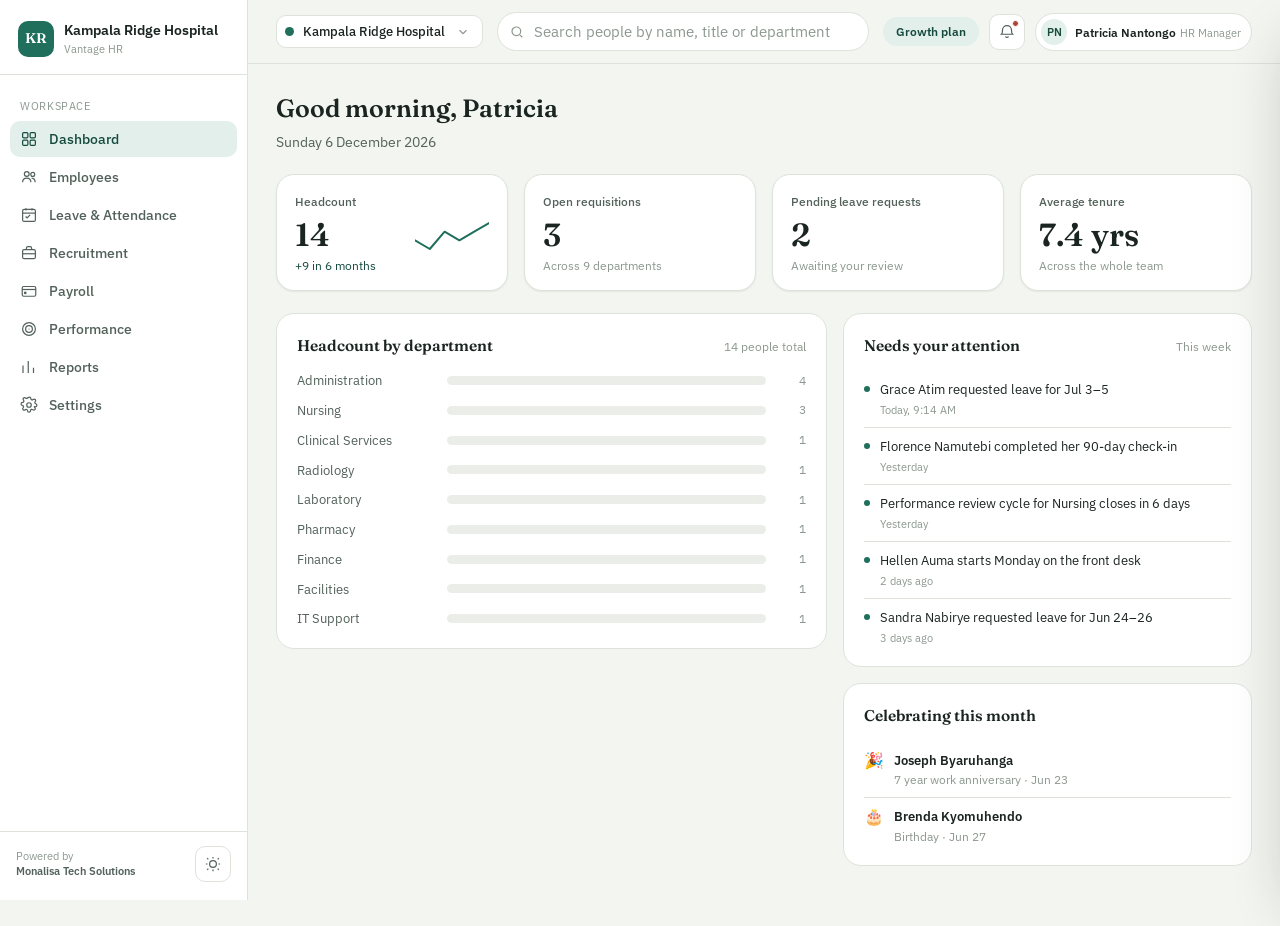
==== vantage-hr-prototype.html @ 3b63bafd "Add files via upload" ====
<!DOCTYPE html>
<html lang="en" data-theme="light">
<head>
<meta charset="UTF-8">
<meta name="viewport" content="width=device-width, initial-scale=1.0">
<title>Vantage HR</title>
<link rel="preconnect" href="https://fonts.googleapis.com">
<link rel="preconnect" href="https://fonts.gstatic.com" crossorigin>
<link href="https://fonts.googleapis.com/css2?family=Fraunces:ital,opsz,wght@0,9..144,400;0,9..144,500;0,9..144,600;0,9..144,700;1,9..144,500&family=IBM+Plex+Sans:wght@400;500;600;700&family=IBM+Plex+Mono:wght@400;500&display=swap" rel="stylesheet">
<style>

/* ---------------------------------- tokens ---------------------------------- */
:root{
  --paper:#F3F5F0;
  --paper-raised:#FFFFFF;
  --paper-sunken:#EBEEE8;
  --ink:#1A2420;
  --ink-soft:#52615A;
  --ink-faint:#8C988F;
  --border:#DDE3DA;
  --border-strong:#C7D0C4;

  --accent:#1F6F5C;
  --accent-strong:#154A3D;
  --accent-soft:#E2EFEA;
  --accent-contrast:#FFFFFF;

  --gold:#C8932F;
  --danger:#AE4438;
  --danger-soft:#F5E4E1;
  --info-soft:#E6ECF5;

  --r-sm:6px;
  --r-md:10px;
  --r-lg:18px;
  --r-pill:999px;

  --shadow-sm:0 1px 2px rgba(20,30,24,0.07);
  --shadow-md:0 10px 30px -10px rgba(20,30,24,0.22);
  --shadow-lg:0 24px 60px -20px rgba(20,30,24,0.32);

  --font-display:'Fraunces', serif;
  --font-body:'IBM Plex Sans', sans-serif;
  --font-mono:'IBM Plex Mono', monospace;

  --t:180ms cubic-bezier(.4,0,.2,1);
  --sidebar-w:248px;
}

[data-theme="dark"]{
  --paper:#10160F;
  --paper-raised:#171F17;
  --paper-sunken:#0C100B;
  --ink:#EAEFE9;
  --ink-soft:#A7B3A8;
  --ink-faint:#6C786E;
  --border:#283129;
  --border-strong:#36413A;
  --accent-soft:rgba(60,150,128,0.16);
  --danger-soft:rgba(174,68,56,0.18);
  --info-soft:rgba(120,150,200,0.14);
  --shadow-sm:0 1px 2px rgba(0,0,0,0.4);
  --shadow-md:0 10px 30px -10px rgba(0,0,0,0.55);
  --shadow-lg:0 24px 60px -20px rgba(0,0,0,0.7);
}

@media (prefers-reduced-motion: reduce){
  :root{ --t:0ms; }
  *{ scroll-behavior:auto !important; }
}

*,*::before,*::after{ box-sizing:border-box; }
html,body{ height:100%; }
html{ overflow-x:hidden; }
body{
  margin:0;
  font-family:var(--font-body);
  background:var(--paper);
  color:var(--ink);
  font-size:14.5px;
  line-height:1.5;
  -webkit-font-smoothing:antialiased;
}
h1,h2,h3,h4{ font-family:var(--font-display); margin:0; color:var(--ink); font-weight:600; }
p{ margin:0; }
button{ font-family:inherit; font-size:inherit; color:inherit; }
input,select{ font-family:inherit; font-size:inherit; }
ul{ list-style:none; margin:0; padding:0; }
a{ color:inherit; }
::selection{ background:var(--accent-soft); color:var(--accent-strong); }

:focus-visible{
  outline:2px solid var(--accent);
  outline-offset:2px;
  border-radius:4px;
}

.visually-hidden{
  position:absolute; width:1px; height:1px; padding:0; margin:-1px;
  overflow:hidden; clip:rect(0,0,0,0); white-space:nowrap; border:0;
}

button{ cursor:pointer; }
.icon-btn{
  width:36px; height:36px; display:inline-flex; align-items:center; justify-content:center;
  border:1px solid var(--border); background:var(--paper-raised); border-radius:var(--r-md);
  transition:background var(--t), border-color var(--t);
}
.icon-btn:hover{ background:var(--paper-sunken); }
.icon-btn svg{ width:18px; height:18px; stroke:var(--ink-soft); }

/* ---------------------------------- shell ---------------------------------- */
#shell{
  display:flex;
  min-height:100vh;
}

/* sidebar */
#sidebar{
  width:var(--sidebar-w);
  flex-shrink:0;
  background:var(--paper-raised);
  border-right:1px solid var(--border);
  display:flex;
  flex-direction:column;
  position:fixed;
  top:0; left:0; bottom:0;
  z-index:40;
  transition:transform var(--t);
}
.brand-row{
  display:flex; align-items:center; gap:10px;
  padding:20px 18px 16px;
  border-bottom:1px solid var(--border);
}
.org-mark{
  width:36px; height:36px; border-radius:var(--r-md);
  background:var(--accent); color:var(--accent-contrast);
  display:flex; align-items:center; justify-content:center;
  font-family:var(--font-display); font-weight:600; font-size:14px;
  flex-shrink:0;
  transition:background var(--t);
}
.brand-text{ min-width:0; }
.brand-text .org-name{ font-size:13.5px; font-weight:600; color:var(--ink); white-space:nowrap; overflow:hidden; text-overflow:ellipsis; }
.brand-text .platform-name{ font-size:11px; color:var(--ink-faint); margin-top:1px; }

nav.main-nav{ padding:14px 10px; flex:1; overflow-y:auto; }
.nav-section-label{
  font-size:10.5px; letter-spacing:0.06em; text-transform:uppercase;
  color:var(--ink-faint); padding:10px 10px 6px;
}
.nav-item{
  width:100%;
  display:flex; align-items:center; gap:11px;
  padding:9px 10px; margin-bottom:2px;
  border:none; background:transparent; border-radius:var(--r-md);
  color:var(--ink-soft); text-align:left;
  font-size:13.6px; font-weight:500;
  transition:background var(--t), color var(--t);
}
.nav-item svg{ width:18px; height:18px; stroke:currentColor; flex-shrink:0; }
.nav-item:hover{ background:var(--paper-sunken); color:var(--ink); }
.nav-item.active{ background:var(--accent-soft); color:var(--accent-strong); }
.nav-item.active svg{ stroke:var(--accent-strong); }
.nav-item .soon-dot{
  margin-left:auto; width:6px; height:6px; border-radius:50%;
  background:var(--ink-faint); opacity:0.5;
}

.sidebar-foot{
  padding:14px 16px 18px; border-top:1px solid var(--border);
  display:flex; align-items:center; justify-content:space-between; gap:8px;
}
.sidebar-foot .credit{ font-size:11px; color:var(--ink-faint); line-height:1.4; }
.sidebar-foot .credit strong{ color:var(--ink-soft); font-weight:600; }

#sidebar-overlay{
  display:none; position:fixed; inset:0; background:rgba(10,16,12,0.45);
  z-index:35;
}

/* main column */
#main{
  margin-left:var(--sidebar-w);
  flex:1; min-width:0;
  display:flex; flex-direction:column;
}

/* topbar */
#topbar{
  position:sticky; top:0; z-index:30;
  display:flex; align-items:center; gap:14px;
  padding:12px 28px;
  background:var(--paper);
  border-bottom:1px solid var(--border);
}
#hamburger{ display:none; }

.tenant-switch{ position:relative; min-width:0; }
.tenant-btn{
  display:flex; align-items:center; gap:9px;
  padding:7px 12px 7px 8px;
  border:1px solid var(--border); background:var(--paper-raised);
  border-radius:var(--r-md);
  font-size:13px; font-weight:500;
  min-width:0; max-width:100%;
}
.tenant-btn .dot{ width:9px; height:9px; border-radius:50%; background:var(--accent); flex-shrink:0; }
.tenant-btn svg{ width:14px; height:14px; stroke:var(--ink-faint); margin-left:2px; flex-shrink:0; }
#tenant-btn-label{ overflow:hidden; text-overflow:ellipsis; white-space:nowrap; max-width:220px; }
.tenant-menu{
  position:absolute; top:calc(100% + 8px); left:0;
  width:280px; max-width:calc(100vw - 32px);
  background:var(--paper-raised); border:1px solid var(--border);
  border-radius:var(--r-md); box-shadow:var(--shadow-md);
  padding:6px; z-index:50;
  opacity:0; transform:translateY(-4px); pointer-events:none;
  transition:opacity var(--t), transform var(--t);
}
.tenant-menu.open{ opacity:1; transform:translateY(0); pointer-events:auto; }
.tenant-option{
  width:100%; display:flex; align-items:center; gap:10px;
  padding:9px 10px; border:none; background:transparent; border-radius:var(--r-sm);
  text-align:left;
}
.tenant-option:hover{ background:var(--paper-sunken); }
.tenant-option .swatch{ width:26px; height:26px; border-radius:7px; flex-shrink:0; display:flex; align-items:center; justify-content:center; color:#fff; font-size:10.5px; font-family:var(--font-display); font-weight:600; }
.tenant-option .label{ min-width:0; }
.tenant-option .label .name{ font-size:13px; font-weight:500; color:var(--ink); white-space:nowrap; overflow:hidden; text-overflow:ellipsis; }
.tenant-option .label .meta{ font-size:11px; color:var(--ink-faint); }
.tenant-option .check{ margin-left:auto; width:15px; height:15px; stroke:var(--accent); flex-shrink:0; }
.tenant-menu-foot{
  border-top:1px solid var(--border); margin-top:4px; padding:9px 10px 4px;
  font-size:11px; color:var(--ink-faint);
}

.search-wrap{
  flex:1; max-width:420px;
  position:relative;
}
.search-wrap svg{
  position:absolute; left:12px; top:50%; transform:translateY(-50%);
  width:16px; height:16px; stroke:var(--ink-faint); pointer-events:none;
}
.search-wrap input{
  width:100%; padding:9px 12px 9px 36px;
  border:1px solid var(--border); background:var(--paper-raised);
  border-radius:var(--r-pill); color:var(--ink);
}
.search-wrap input::placeholder{ color:var(--ink-faint); }

.topbar-right{ display:flex; align-items:center; gap:10px; margin-left:auto; }
.plan-pill{
  font-size:11.5px; font-weight:600; color:var(--accent-strong);
  background:var(--accent-soft); padding:6px 12px; border-radius:var(--r-pill);
  border:1px solid transparent;
}
.bell-wrap{ position:relative; }
.bell-badge{
  position:absolute; top:5px; right:5px; width:7px; height:7px; border-radius:50%;
  background:var(--danger); border:1.5px solid var(--paper-raised);
}
.user-chip{
  display:flex; align-items:center; gap:8px;
  padding:5px 10px 5px 5px; border:1px solid var(--border); background:var(--paper-raised);
  border-radius:var(--r-pill);
}
.user-chip .avatar{
  width:26px; height:26px; border-radius:50%; background:var(--accent-soft); color:var(--accent-strong);
  display:flex; align-items:center; justify-content:center; font-size:10.5px; font-weight:600;
}
.user-chip .who{ text-align:left; }
.user-chip .who .n{ font-size:12px; font-weight:600; line-height:1.2; }
.user-chip .who .r{ font-size:10.5px; color:var(--ink-faint); line-height:1.2; }

/* content area */
#content{ padding:26px 28px 60px; max-width:1280px; width:100%; margin:0 auto; }
.page{ display:none; }
.page.visible{ display:block; }

.page-header{ display:flex; align-items:flex-end; justify-content:space-between; gap:16px; margin-bottom:22px; flex-wrap:wrap; }
.page-header h1{ font-size:25px; }
.page-header .sub{ color:var(--ink-soft); font-size:13.5px; margin-top:4px; }

.btn{
  display:inline-flex; align-items:center; gap:7px;
  padding:9px 15px; border-radius:var(--r-md); border:1px solid var(--border);
  background:var(--paper-raised); font-size:13px; font-weight:600; color:var(--ink);
  transition:background var(--t), border-color var(--t), transform var(--t);
}
.btn:hover{ background:var(--paper-sunken); }
.btn svg{ width:15px; height:15px; stroke:currentColor; }
.btn-primary{ background:var(--accent); border-color:var(--accent); color:var(--accent-contrast); }
.btn-primary:hover{ background:var(--accent-strong); border-color:var(--accent-strong); }
.btn-quiet{ background:transparent; border-color:transparent; }
.btn-quiet:hover{ background:var(--paper-sunken); }
.btn-danger-text{ color:var(--danger); }

/* KPI row */
.kpi-row{ display:grid; grid-template-columns:repeat(4,1fr); gap:16px; margin-bottom:22px; }
.kpi-card{
  background:var(--paper-raised); border:1px solid var(--border); border-radius:var(--r-lg);
  padding:18px 18px 16px; box-shadow:var(--shadow-sm);
}
.kpi-card .label{ font-size:12px; color:var(--ink-soft); font-weight:500; }
.kpi-card .value-row{ display:flex; align-items:flex-end; justify-content:space-between; margin-top:8px; gap:8px; }
.kpi-card .value{ font-family:var(--font-display); font-size:32px; font-weight:600; line-height:1; }
.kpi-card .value.value-currency{ font-size:22px; }
.kpi-card .delta{ font-size:11.5px; color:var(--ink-faint); margin-top:6px; }
.kpi-card .delta.up{ color:var(--accent-strong); }
.kpi-card svg.spark{ width:74px; height:30px; flex-shrink:0; }

/* panels grid */
.panels{ display:grid; grid-template-columns:1.35fr 1fr; gap:16px; align-items:start; }
.panel{
  background:var(--paper-raised); border:1px solid var(--border); border-radius:var(--r-lg);
  padding:20px;
}
.panel + .panel{ margin-top:16px; }
.panel-head{ display:flex; align-items:baseline; justify-content:space-between; margin-bottom:14px; }
.panel-head h3{ font-size:15.5px; }
.panel-head .hint{ font-size:11.5px; color:var(--ink-faint); }

/* dept chart */
.dept-row{ display:grid; grid-template-columns:140px 1fr 30px; align-items:center; gap:10px; margin-bottom:11px; }
.dept-row:last-child{ margin-bottom:0; }
.dept-row .dname{ font-size:12.5px; color:var(--ink-soft); white-space:nowrap; overflow:hidden; text-overflow:ellipsis; }
.dept-bar-track{ height:9px; background:var(--paper-sunken); border-radius:var(--r-pill); overflow:hidden; }
.dept-bar-fill{ height:100%; background:var(--accent); border-radius:var(--r-pill); transition:width 420ms ease; }
.dept-row .dcount{ font-size:12px; color:var(--ink-faint); font-family:var(--font-mono); text-align:right; }

/* activity / lists */
.activity-list li, .celebr-list li{
  display:flex; gap:10px; padding:9px 0;
  border-bottom:1px solid var(--border);
  font-size:13px;
}
.activity-list li:last-child, .celebr-list li:last-child{ border-bottom:none; padding-bottom:0; }
.activity-list .dot{ width:6px; height:6px; border-radius:50%; background:var(--accent); margin-top:6px; flex-shrink:0; }
.activity-list .txt .when{ display:block; font-size:11px; color:var(--ink-faint); margin-top:2px; }
.celebr-list .emoji{ font-size:16px; line-height:1; margin-top:1px; }
.celebr-list .txt .name{ font-weight:600; }
.celebr-list .txt .meta{ display:block; font-size:11.5px; color:var(--ink-faint); margin-top:1px; }

/* filters bar */
.filters-bar{ display:flex; align-items:center; gap:10px; flex-wrap:wrap; margin-bottom:16px; }
.filters-bar .search-wrap{ max-width:280px; }
.chip-group{ display:flex; gap:6px; flex-wrap:wrap; }
.chip{
  padding:6px 12px; border-radius:var(--r-pill); border:1px solid var(--border);
  background:var(--paper-raised); font-size:12px; font-weight:500; color:var(--ink-soft);
  transition:all var(--t);
}
.chip:hover{ background:var(--paper-sunken); }
.chip.active{ background:var(--accent); border-color:var(--accent); color:var(--accent-contrast); }
.filters-spacer{ flex:1; }
.result-count{ font-size:12px; color:var(--ink-faint); }

/* table */
.table-wrap{
  background:var(--paper-raised); border:1px solid var(--border); border-radius:var(--r-lg);
  overflow-x:auto;
}
table.emp-table{ width:100%; border-collapse:collapse; min-width:760px; }
.emp-table thead th{
  text-align:left; font-size:11px; text-transform:uppercase; letter-spacing:0.05em;
  color:var(--ink-faint); font-weight:600; padding:13px 16px; border-bottom:1px solid var(--border);
  white-space:nowrap;
}
.emp-table th.sortable{ cursor:pointer; user-select:none; }
.emp-table th.sortable:hover{ color:var(--ink-soft); }
.emp-table th .arrow{ display:inline-block; margin-left:3px; opacity:0.4; }
.emp-table th.sorted .arrow{ opacity:1; color:var(--accent); }
.emp-table tbody tr{ border-bottom:1px solid var(--border); transition:background var(--t); cursor:pointer; }
.emp-table tbody tr:last-child{ border-bottom:none; }
.emp-table tbody tr:hover{ background:var(--paper-sunken); }
.emp-table td{ padding:11px 16px; font-size:13px; vertical-align:middle; }
.who-cell{ display:flex; align-items:center; gap:10px; }
.who-cell .avatar{
  width:32px; height:32px; border-radius:50%; background:var(--accent-soft); color:var(--accent-strong);
  display:flex; align-items:center; justify-content:center; font-size:11px; font-weight:600; flex-shrink:0;
}
.who-cell .name{ font-weight:600; color:var(--ink); }
.who-cell .title{ font-size:11.5px; color:var(--ink-faint); }
.id-cell{ font-family:var(--font-mono); font-size:12px; color:var(--ink-faint); }
.status-pill{ display:inline-flex; align-items:center; gap:5px; padding:4px 10px; border-radius:var(--r-pill); font-size:11.5px; font-weight:600; }
.status-pill .dot{ width:6px; height:6px; border-radius:50%; }
.status-active{ background:var(--accent-soft); color:var(--accent-strong); }
.status-active .dot{ background:var(--accent); }
.status-leave{ background:#FBF0DD; color:#8A6212; }
.status-leave .dot{ background:#C8932F; }
.status-probation{ background:var(--info-soft); color:#3A4F7A; }
.status-probation .dot{ background:#5C75A8; }
.row-menu-wrap{ position:relative; text-align:right; }
.kebab-btn{ width:30px; height:30px; border:none; background:transparent; border-radius:var(--r-sm); display:inline-flex; align-items:center; justify-content:center; }
.kebab-btn:hover{ background:var(--paper-sunken); }
.kebab-btn svg{ width:16px; height:16px; stroke:var(--ink-soft); }
.row-menu{
  position:absolute; right:0; top:calc(100% + 4px); width:160px;
  background:var(--paper-raised); border:1px solid var(--border); border-radius:var(--r-md);
  box-shadow:var(--shadow-md); padding:5px; z-index:20; text-align:left;
  opacity:0; transform:translateY(-4px); pointer-events:none; transition:opacity var(--t), transform var(--t);
}
.row-menu.open{ opacity:1; transform:translateY(0); pointer-events:auto; }
.row-menu button{ width:100%; text-align:left; padding:8px 10px; border:none; background:transparent; border-radius:var(--r-sm); font-size:12.5px; }
.row-menu button:hover{ background:var(--paper-sunken); }

/* leave requests */
.request-row{
  display:flex; align-items:center; gap:14px;
  padding:13px 0; border-bottom:1px solid var(--border);
  flex-wrap:wrap;
}
.request-row:last-child{ border-bottom:none; padding-bottom:0; }
.request-row .avatar{
  width:34px; height:34px; border-radius:50%; background:var(--accent-soft); color:var(--accent-strong);
  display:flex; align-items:center; justify-content:center; font-size:11px; font-weight:600; flex-shrink:0;
}
.request-row .rmeta{ flex:1; min-width:160px; }
.request-row .rname{ font-weight:600; font-size:13px; display:block; }
.request-row .rdetail{ font-size:12px; color:var(--ink-soft); margin-top:2px; }
.request-row .rtype{
  font-size:10.5px; font-weight:600; padding:3px 9px; border-radius:var(--r-pill);
  background:var(--info-soft); color:#3A4F7A; white-space:nowrap;
}
.request-row .ractions{ display:flex; gap:7px; flex-shrink:0; margin-left:auto; }
.request-row .ractions button{
  padding:7px 13px; border-radius:var(--r-md); border:1px solid var(--border);
  background:var(--paper-raised); font-size:12px; font-weight:600;
  transition:background var(--t), border-color var(--t), color var(--t);
}
.request-row .approve{ background:var(--accent); border-color:var(--accent); color:var(--accent-contrast); }
.request-row .approve:hover{ background:var(--accent-strong); }
.request-row .deny:hover{ background:var(--danger-soft); border-color:var(--danger); color:var(--danger); }
.empty-inline{ padding:18px 2px; color:var(--ink-faint); font-size:13px; }

/* out this week */
.week-strip{ display:grid; grid-template-columns:repeat(7,1fr); gap:8px; }
.week-day{
  border:1px solid var(--border); border-radius:var(--r-md); padding:10px 8px; min-height:96px;
  background:var(--paper);
}
.week-day.is-today{ border-color:var(--accent); background:var(--accent-soft); }
.week-day .wd-label{ font-size:11px; font-weight:600; color:var(--ink-soft); margin-bottom:7px; }
.week-day .wd-name{
  font-size:10.5px; padding:3px 7px; border-radius:var(--r-sm); background:var(--paper-raised);
  border:1px solid var(--border); margin-bottom:4px; white-space:nowrap; overflow:hidden; text-overflow:ellipsis;
}
.week-day .wd-name.pending{ border-style:dashed; color:var(--ink-faint); }
.week-day .wd-empty{ font-size:11px; color:var(--ink-faint); padding-top:4px; }

/* attendance */
.att-status{ font-size:12px; font-weight:600; }
.att-status.on-time{ color:var(--accent-strong); }
.att-status.late{ color:#8A6212; }
.att-status.absent{ color:var(--danger); }
.att-status.leave{ color:var(--ink-faint); }

/* recruitment: open roles */
.role-row{
  display:flex; align-items:center; gap:14px; padding:12px 4px;
  border-bottom:1px solid var(--border); cursor:pointer; border-radius:var(--r-sm);
  transition:background var(--t);
}
.role-row:last-child{ border-bottom:none; }
.role-row:hover{ background:var(--paper-sunken); }
.role-row.active-filter{ background:var(--accent-soft); }
.role-row .rmid{ flex:1; min-width:0; }
.role-row .rtitle{ font-weight:600; font-size:13.5px; }
.role-row .rloc{ font-size:11.5px; color:var(--ink-faint); margin-top:2px; }
.role-row .rdept{ font-size:12px; color:var(--ink-soft); white-space:nowrap; }
.role-row .rapps{ font-size:12px; color:var(--ink-faint); font-family:var(--font-mono); white-space:nowrap; min-width:64px; text-align:right; }
.role-row .rdate{ font-size:11.5px; color:var(--ink-faint); white-space:nowrap; min-width:84px; text-align:right; }
.status-open{ background:var(--accent-soft); color:var(--accent-strong); }
.status-open .dot{ background:var(--accent); }
.status-hold{ background:#FBF0DD; color:#8A6212; }
.status-hold .dot{ background:#C8932F; }

.recruit-toolbar{ display:flex; align-items:center; gap:10px; flex-wrap:wrap; margin-bottom:14px; }
.filter-chip{
  display:inline-flex; align-items:center; gap:7px; background:var(--accent-soft); color:var(--accent-strong);
  padding:6px 6px 6px 13px; border-radius:var(--r-pill); font-size:12px; font-weight:600;
}
.filter-chip button{
  width:18px; height:18px; border-radius:50%; border:none; background:rgba(20,30,24,0.1);
  display:flex; align-items:center; justify-content:center; flex-shrink:0;
}
.filter-chip svg{ width:10px; height:10px; stroke:currentColor; }

/* kanban */
.kanban{ display:grid; grid-template-columns:repeat(5,minmax(0,1fr)); gap:12px; align-items:start; }
.kanban-col{ background:var(--paper); border:1px solid var(--border); border-radius:var(--r-md); padding:10px; min-height:90px; }
.kanban-col .kc-head{ display:flex; justify-content:space-between; align-items:center; margin-bottom:10px; padding:0 2px; }
.kanban-col .kc-title{ font-size:10.8px; font-weight:700; text-transform:uppercase; letter-spacing:0.04em; color:var(--ink-soft); }
.kanban-col .kc-count{ font-size:11px; color:var(--ink-faint); font-family:var(--font-mono); }
.kc-empty{ font-size:11px; color:var(--ink-faint); padding:8px 2px; }
.candidate-card{
  background:var(--paper-raised); border:1px solid var(--border); border-radius:var(--r-md);
  padding:10px 11px; margin-bottom:8px; box-shadow:var(--shadow-sm);
}
.candidate-card:last-child{ margin-bottom:0; }
.candidate-card .cc-top{ display:flex; align-items:flex-start; gap:8px; }
.candidate-card .avatar{
  width:26px; height:26px; border-radius:50%; background:var(--accent-soft); color:var(--accent-strong);
  display:flex; align-items:center; justify-content:center; font-size:10px; font-weight:600; flex-shrink:0;
}
.candidate-card .cc-name{ font-size:12.5px; font-weight:600; line-height:1.3; }
.candidate-card .cc-role{ font-size:11px; color:var(--ink-faint); margin-top:2px; }
.candidate-card .cc-sched{ font-size:10.5px; color:var(--accent-strong); margin-top:7px; font-weight:600; }
.candidate-card .cc-actions{ display:flex; gap:6px; margin-top:9px; }
.candidate-card .cc-actions button{
  flex:1; font-size:10.6px; font-weight:600; padding:6px 4px; border-radius:var(--r-sm);
  border:1px solid var(--border); background:var(--paper); transition:background var(--t), color var(--t), border-color var(--t);
}
.candidate-card .cc-advance{ background:var(--accent); border-color:var(--accent); color:var(--accent-contrast); }
.candidate-card .cc-advance:hover{ background:var(--accent-strong); }
.candidate-card .cc-reject:hover{ background:var(--danger-soft); border-color:var(--danger); color:var(--danger); }
.candidate-card .cc-reopen:hover{ background:var(--accent-soft); border-color:var(--accent); color:var(--accent-strong); }
.candidate-card .cc-badge{ display:inline-block; font-size:10.5px; font-weight:700; color:var(--accent-strong); margin-top:8px; }
.candidate-card .cc-badge.rejected{ color:var(--ink-faint); }

/* payroll */
.payrun-card{ display:flex; align-items:center; gap:18px; flex-wrap:wrap; }
.payrun-status{
  display:inline-flex; align-items:center; gap:7px; padding:6px 13px; border-radius:var(--r-pill);
  font-size:12px; font-weight:700;
}
.payrun-status.scheduled{ background:var(--info-soft); color:#3A4F7A; }
.payrun-status.processing{ background:#FBF0DD; color:#8A6212; }
.payrun-status.completed{ background:var(--accent-soft); color:var(--accent-strong); }
.payrun-status .pdot{ width:7px; height:7px; border-radius:50%; background:currentColor; }
.payrun-meta{ flex:1; min-width:200px; }
.payrun-meta .pm-row{ font-size:13px; color:var(--ink-soft); margin-bottom:3px; }
.payrun-meta .pm-row strong{ color:var(--ink); }
.payrun-note{ font-size:11.5px; color:var(--ink-faint); margin-top:14px; }

.salary-cell{ font-family:var(--font-mono); font-size:12.5px; }
.salary-cell.net{ font-weight:600; color:var(--ink); }

#payslip-overlay{ position:fixed; inset:0; background:rgba(10,16,12,0.45); z-index:70; opacity:0; pointer-events:none; transition:opacity var(--t); display:flex; align-items:center; justify-content:center; padding:20px; }
#payslip-overlay.open{ opacity:1; pointer-events:auto; }
#payslip-modal{
  width:420px; max-width:100%; background:var(--paper-raised); border-radius:var(--r-lg);
  box-shadow:var(--shadow-lg); transform:translateY(8px) scale(0.98); transition:transform var(--t); opacity:0;
}
#payslip-overlay.open #payslip-modal{ transform:translateY(0) scale(1); opacity:1; }
.payslip-head{ padding:20px 22px 14px; border-bottom:1px solid var(--border); display:flex; justify-content:space-between; align-items:flex-start; }
.payslip-head .ph-name{ font-size:16px; font-weight:600; font-family:var(--font-display); }
.payslip-head .ph-meta{ font-size:12px; color:var(--ink-faint); margin-top:3px; }
.payslip-body{ padding:18px 22px; }
.payslip-line{ display:flex; justify-content:space-between; padding:8px 0; font-size:13px; border-bottom:1px solid var(--border); }
.payslip-line:last-child{ border-bottom:none; }
.payslip-line .pl-label{ color:var(--ink-soft); }
.payslip-line .pl-amt{ font-family:var(--font-mono); }
.payslip-line.deduction .pl-amt{ color:var(--danger); }
.payslip-line.total{ border-top:2px solid var(--ink); margin-top:4px; padding-top:12px; }
.payslip-line.total .pl-label, .payslip-line.total .pl-amt{ font-weight:700; font-size:14.5px; color:var(--ink); }
.payslip-foot{ padding:14px 22px 20px; font-size:11px; color:var(--ink-faint); border-top:1px solid var(--border); }

/* performance: review queue */
.review-row{
  display:flex; align-items:center; gap:14px; padding:12px 0;
  border-bottom:1px solid var(--border); flex-wrap:wrap;
}
.review-row:last-child{ border-bottom:none; padding-bottom:0; }
.review-row .avatar{
  width:32px; height:32px; border-radius:50%; background:var(--accent-soft); color:var(--accent-strong);
  display:flex; align-items:center; justify-content:center; font-size:11px; font-weight:600; flex-shrink:0;
}
.review-row .rvmeta{ flex:1; min-width:160px; }
.review-row .rvname{ font-weight:600; font-size:13px; display:block; }
.review-row .rvdetail{ font-size:12px; color:var(--ink-soft); margin-top:2px; }
.review-row .rvstars{ color:var(--gold); font-size:13px; letter-spacing:1px; white-space:nowrap; }
.review-row .rvaction{ flex-shrink:0; margin-left:auto; }
.review-row .rvaction button{
  padding:7px 14px; border-radius:var(--r-md); border:1px solid var(--border);
  background:var(--paper-raised); font-size:12px; font-weight:600;
  transition:background var(--t), border-color var(--t), color var(--t);
}
.review-row .rvaction button.primary{ background:var(--accent); border-color:var(--accent); color:var(--accent-contrast); }
.review-row .rvaction button.primary:hover{ background:var(--accent-strong); }

/* goals */
.goal-row{ padding:13px 0; border-bottom:1px solid var(--border); }
.goal-row:last-child{ border-bottom:none; padding-bottom:0; }
.goal-row .gh{ display:flex; align-items:center; justify-content:space-between; gap:10px; margin-bottom:7px; flex-wrap:wrap; }
.goal-row .gtitle{ font-size:13.3px; font-weight:600; }
.goal-row .gmeta{ font-size:11.5px; color:var(--ink-faint); margin-top:2px; }
.goal-row .gbar-row{ display:flex; align-items:center; gap:10px; }
.goal-row .gpct{ font-size:11.5px; color:var(--ink-faint); font-family:var(--font-mono); width:34px; text-align:right; flex-shrink:0; }

/* star picker */
.star-picker{ display:flex; gap:6px; justify-content:center; padding:8px 0 18px; }
.star-picker button{
  width:40px; height:40px; border:none; background:transparent; font-size:26px; line-height:1;
  color:var(--border-strong); transition:color var(--t), transform var(--t);
}
.star-picker button.selected{ color:var(--gold); }
.star-picker button:hover{ color:var(--gold); transform:scale(1.08); }
.review-modal-name{ text-align:center; font-size:14px; color:var(--ink-soft); padding:16px 20px 0; }

/* reports */
.stat-mini-row{ display:flex; gap:12px; flex-wrap:wrap; margin-bottom:16px; }
.stat-mini{
  flex:1; min-width:135px; background:var(--paper); border:1px solid var(--border);
  border-radius:var(--r-md); padding:13px 15px;
}
.stat-mini .sm-label{ font-size:11px; color:var(--ink-faint); }
.stat-mini .sm-value{ font-family:var(--font-display); font-size:21px; font-weight:600; margin-top:4px; }
.report-panels{ display:grid; grid-template-columns:1fr 1fr; gap:16px; }
.report-panels .panel{ margin-bottom:0; }

/* settings */
.settings-form-grid{ display:grid; grid-template-columns:1fr 1fr; gap:14px 16px; }
.settings-form-grid .field.full{ grid-column:1 / -1; }
.settings-actions{ display:flex; justify-content:flex-end; margin-top:16px; }

.color-row{ display:flex; align-items:center; gap:16px; flex-wrap:wrap; }
.color-swatch-input{
  width:52px; height:52px; border-radius:var(--r-md); border:1px solid var(--border);
  padding:0; cursor:pointer; background:none;
}
.color-meta{ flex:1; min-width:160px; }
.color-meta .cm-label{ font-size:12.5px; font-weight:600; color:var(--ink); }
.color-meta .cm-hex{ font-family:var(--font-mono); font-size:11.5px; color:var(--ink-faint); margin-top:2px; }
.color-preview-row{ display:flex; align-items:center; gap:10px; margin-top:16px; padding-top:16px; border-top:1px solid var(--border); flex-wrap:wrap; }
.color-preview-row .preview-pill{
  background:var(--accent); color:var(--accent-contrast); padding:8px 16px;
  border-radius:var(--r-pill); font-size:12.5px; font-weight:600;
}
.color-preview-row .preview-label{ font-size:11.5px; color:var(--ink-faint); }

.member-row{ display:flex; align-items:center; gap:13px; padding:12px 0; border-bottom:1px solid var(--border); flex-wrap:wrap; }
.member-row:last-child{ border-bottom:none; padding-bottom:0; }
.member-row .avatar{
  width:34px; height:34px; border-radius:50%; background:var(--accent-soft); color:var(--accent-strong);
  display:flex; align-items:center; justify-content:center; font-size:11px; font-weight:600; flex-shrink:0;
}
.member-row .mmeta{ flex:1; min-width:170px; }
.member-row .mname{ font-weight:600; font-size:13px; }
.member-row .memail{ font-size:11.5px; color:var(--ink-faint); margin-top:1px; }
.role-badge{ font-size:11px; font-weight:700; padding:4px 11px; border-radius:var(--r-pill); white-space:nowrap; }
.role-badge.owner{ background:var(--accent-soft); color:var(--accent-strong); }
.role-badge.admin{ background:var(--info-soft); color:#3A4F7A; }
.role-badge.member{ background:var(--paper-sunken); color:var(--ink-soft); border:1px solid var(--border); }
.role-badge.invited{ background:#FBF0DD; color:#8A6212; }

/* settings */
.settings-section-title{ font-size:13px; font-weight:700; color:var(--ink-soft); margin-bottom:14px; }
.field-grid{ display:grid; grid-template-columns:1fr 1fr; gap:16px; }
.field-grid .field.full{ grid-column:span 2; }
.field input[type="color"]{ height:42px; padding:4px; cursor:pointer; }
.color-field-row{ display:flex; align-items:center; gap:10px; }
.color-field-row input[type="color"]{ width:52px; flex-shrink:0; }
.color-field-row input[type="text"]{ flex:1; font-family:var(--font-mono); }

.toggle-row{ display:flex; align-items:center; justify-content:space-between; padding:14px 0; border-bottom:1px solid var(--border); gap:16px; }
.toggle-row:last-child{ border-bottom:none; padding-bottom:0; }
.toggle-row .tr-label{ font-size:13.5px; font-weight:600; }
.toggle-row .tr-desc{ font-size:12px; color:var(--ink-faint); margin-top:2px; }
.switch{ position:relative; width:44px; height:26px; flex-shrink:0; display:inline-block; }
.switch input{ opacity:0; width:0; height:0; position:absolute; }
.switch .slider{ position:absolute; inset:0; background:var(--border-strong); border-radius:999px; cursor:pointer; transition:background var(--t); }
.switch .slider::before{ content:''; position:absolute; width:20px; height:20px; left:3px; top:3px; background:#fff; border-radius:50%; transition:transform var(--t); box-shadow:var(--shadow-sm); }
.switch input:checked + .slider{ background:var(--accent); }
.switch input:checked + .slider::before{ transform:translateX(18px); }
.switch input:focus-visible + .slider{ outline:2px solid var(--accent); outline-offset:2px; }

.team-row{ display:flex; align-items:center; gap:12px; padding:12px 0; border-bottom:1px solid var(--border); flex-wrap:wrap; }
.team-row:last-child{ border-bottom:none; padding-bottom:0; }
.team-row .avatar{ width:32px; height:32px; border-radius:50%; background:var(--accent-soft); color:var(--accent-strong); display:flex; align-items:center; justify-content:center; font-size:11px; font-weight:600; flex-shrink:0; }
.team-row .tmeta{ flex:1; min-width:140px; }
.team-row .tname{ font-weight:600; font-size:13px; }
.team-row .temail{ font-size:11.5px; color:var(--ink-faint); }
.role-badge{ font-size:11px; font-weight:600; padding:4px 11px; border-radius:var(--r-pill); background:var(--info-soft); color:#3A4F7A; white-space:nowrap; }
.role-badge.owner{ background:var(--accent-soft); color:var(--accent-strong); }
.role-badge.invited{ background:#FBF0DD; color:#8A6212; }
.team-row .cancel-invite{ font-size:11.5px; color:var(--danger); background:none; border:none; font-weight:600; }

.plan-grid{ display:grid; grid-template-columns:repeat(3,1fr); gap:14px; margin-bottom:20px; }
.plan-card{ border:1px solid var(--border); border-radius:var(--r-lg); padding:18px; background:var(--paper); }
.plan-card.current{ border-color:var(--accent); background:var(--accent-soft); }
.plan-card .pc-name{ font-family:var(--font-display); font-size:16.5px; font-weight:600; }
.plan-card .pc-price{ font-size:12.5px; color:var(--ink-soft); margin:6px 0 12px; }
.plan-card ul{ font-size:12px; color:var(--ink-soft); }
.plan-card li{ padding:3px 0; }
.plan-card .pc-current-tag{ display:inline-block; font-size:10.5px; font-weight:700; color:var(--accent-strong); margin-bottom:8px; text-transform:uppercase; letter-spacing:0.04em; }
.usage-bar-row{ margin-bottom:16px; }
.usage-bar-row:last-child{ margin-bottom:0; }
.usage-bar-row .ub-label{ display:flex; justify-content:space-between; font-size:12px; margin-bottom:6px; color:var(--ink-soft); }
.usage-bar-row .ub-track{ height:8px; background:var(--paper-sunken); border-radius:999px; overflow:hidden; }
.usage-bar-row .ub-fill{ height:100%; background:var(--accent); border-radius:999px; }

/* skeleton */
.skeleton-row td{ padding:14px 16px; }
.sk{ background:linear-gradient(90deg, var(--paper-sunken) 25%, var(--border) 37%, var(--paper-sunken) 63%); background-size:400% 100%; animation:shimmer 1.4s ease infinite; border-radius:5px; }
@keyframes shimmer{ 0%{ background-position:100% 50%; } 100%{ background-position:0 50%; } }
@media (prefers-reduced-motion: reduce){ .sk{ animation:none; background:var(--paper-sunken); } }

/* empty state */
.empty-state{ padding:60px 20px; text-align:center; }
.empty-state .glyph{ font-size:30px; margin-bottom:10px; }
.empty-state h4{ font-size:15px; margin-bottom:6px; }
.empty-state p{ color:var(--ink-faint); font-size:13px; max-width:340px; margin:0 auto; }

/* drawer */
#drawer-overlay{ position:fixed; inset:0; background:rgba(10,16,12,0.4); z-index:60; opacity:0; pointer-events:none; transition:opacity var(--t); }
#drawer-overlay.open{ opacity:1; pointer-events:auto; }
#drawer{
  position:fixed; top:0; right:0; bottom:0; width:420px; max-width:92vw;
  background:var(--paper-raised); z-index:61; box-shadow:var(--shadow-lg);
  transform:translateX(100%); transition:transform var(--t);
  display:flex; flex-direction:column;
}
#drawer.open{ transform:translateX(0); }
.drawer-head{ padding:22px 22px 16px; border-bottom:1px solid var(--border); }
.drawer-head .top-row{ display:flex; justify-content:flex-end; }
.drawer-profile{ display:flex; align-items:center; gap:13px; margin-top:-6px; }
.drawer-profile .avatar{ width:52px; height:52px; border-radius:50%; background:var(--accent-soft); color:var(--accent-strong); display:flex; align-items:center; justify-content:center; font-family:var(--font-display); font-size:16px; font-weight:600; flex-shrink:0; }
.drawer-profile .name{ font-size:17px; font-weight:600; font-family:var(--font-display); }
.drawer-profile .title{ font-size:12.5px; color:var(--ink-soft); margin-top:2px; }
.drawer-tabs{ display:flex; gap:4px; padding:0 22px; border-bottom:1px solid var(--border); }
.drawer-tab{ padding:12px 6px; border:none; background:transparent; font-size:12.5px; font-weight:600; color:var(--ink-faint); border-bottom:2px solid transparent; margin-bottom:-1px; }
.drawer-tab.active{ color:var(--accent-strong); border-bottom-color:var(--accent); }
.drawer-body{ padding:20px 22px; overflow-y:auto; flex:1; }
.drawer-pane{ display:none; }
.drawer-pane.active{ display:block; }
.info-grid{ display:grid; grid-template-columns:1fr 1fr; gap:16px 14px; }
.info-grid .f{ grid-column:span 1; }
.info-grid .f.full{ grid-column:span 2; }
.info-grid .f label{ display:block; font-size:10.5px; text-transform:uppercase; letter-spacing:0.04em; color:var(--ink-faint); margin-bottom:3px; }
.info-grid .f .v{ font-size:13.5px; color:var(--ink); }
.info-grid .f .v.mono{ font-family:var(--font-mono); font-size:12.5px; }

.leave-block{ margin-bottom:18px; }
.leave-block:last-child{ margin-bottom:0; }
.leave-block .lh{ display:flex; justify-content:space-between; font-size:12.5px; margin-bottom:6px; }
.leave-block .lh .lname{ font-weight:600; }
.leave-block .lh .lnum{ color:var(--ink-faint); font-family:var(--font-mono); font-size:11.5px; }
.leave-track{ height:8px; background:var(--paper-sunken); border-radius:var(--r-pill); overflow:hidden; }
.leave-fill{ height:100%; background:var(--accent); border-radius:var(--r-pill); }

.doc-row{ display:flex; align-items:center; gap:11px; padding:10px 0; border-bottom:1px solid var(--border); }
.doc-row:last-child{ border-bottom:none; }
.doc-row .dico{ width:32px; height:32px; border-radius:var(--r-sm); background:var(--paper-sunken); display:flex; align-items:center; justify-content:center; flex-shrink:0; }
.doc-row .dico svg{ width:15px; height:15px; stroke:var(--ink-soft); }
.doc-row .dmeta{ min-width:0; flex:1; }
.doc-row .dname{ font-size:12.8px; font-weight:500; white-space:nowrap; overflow:hidden; text-overflow:ellipsis; }
.doc-row .ddate{ font-size:11px; color:var(--ink-faint); }

/* modal */
#modal-overlay, #opening-modal-overlay, #review-modal-overlay, #invite-modal-overlay{ position:fixed; inset:0; background:rgba(10,16,12,0.45); z-index:70; opacity:0; pointer-events:none; transition:opacity var(--t); display:flex; align-items:center; justify-content:center; padding:20px; }
#modal-overlay.open, #opening-modal-overlay.open, #review-modal-overlay.open, #invite-modal-overlay.open{ opacity:1; pointer-events:auto; }
#modal, #opening-modal, #review-modal, #invite-modal{
  width:440px; max-width:100%; background:var(--paper-raised); border-radius:var(--r-lg);
  box-shadow:var(--shadow-lg); transform:translateY(8px) scale(0.98); transition:transform var(--t); opacity:0.0;
}
#modal-overlay.open #modal, #opening-modal-overlay.open #opening-modal, #review-modal-overlay.open #review-modal, #invite-modal-overlay.open #invite-modal{ transform:translateY(0) scale(1); opacity:1; }
.modal-head{ display:flex; align-items:center; justify-content:space-between; padding:18px 20px; border-bottom:1px solid var(--border); }
.modal-head h3{ font-size:16px; }
.modal-body{ padding:18px 20px; }
.field{ margin-bottom:14px; }
.field label{ display:block; font-size:12px; font-weight:600; color:var(--ink-soft); margin-bottom:6px; }
.field input, .field select{
  width:100%; padding:9px 11px; border:1px solid var(--border); border-radius:var(--r-md);
  background:var(--paper); color:var(--ink);
}
.modal-foot{ display:flex; justify-content:flex-end; gap:8px; padding:14px 20px 18px; }

/* toast */
#toast-stack{ position:fixed; bottom:22px; left:50%; transform:translateX(-50%); z-index:90; display:flex; flex-direction:column; gap:8px; align-items:center; }
.toast{
  display:flex; align-items:center; gap:12px;
  background:var(--ink); color:var(--paper);
  padding:11px 12px 11px 16px; border-radius:var(--r-md); box-shadow:var(--shadow-md);
  font-size:13px; opacity:0; transform:translateY(8px); transition:opacity var(--t), transform var(--t);
  max-width:380px;
}
[data-theme="dark"] .toast{ background:var(--paper-raised); color:var(--ink); border:1px solid var(--border-strong); }
.toast.show{ opacity:1; transform:translateY(0); }
.toast button{ background:transparent; border:none; color:var(--gold); font-weight:600; font-size:12.5px; white-space:nowrap; }

/* responsive */
@media (max-width: 980px){
  .panels{ grid-template-columns:1fr; }
  .report-panels{ grid-template-columns:1fr; }
  .field-grid{ grid-template-columns:1fr; }
  .field-grid .field.full{ grid-column:span 1; }
  .plan-grid{ grid-template-columns:1fr; }
  .kpi-row{ grid-template-columns:repeat(2,1fr); }
}
@media (max-width: 880px){
  #sidebar{ transform:translateX(-100%); }
  #sidebar.open{ transform:translateX(0); }
  #main{ margin-left:0; }
  #hamburger{ display:inline-flex; }
  #sidebar-overlay.open{ display:block; }
  .search-wrap{ display:none; }
  .week-strip{ grid-template-columns:repeat(7, 120px); overflow-x:auto; padding-bottom:4px; }
  .kanban{ grid-template-columns:repeat(5, 200px); overflow-x:auto; padding-bottom:4px; }
  .role-row{ flex-wrap:wrap; }
  .role-row .rapps, .role-row .rdate{ text-align:left; min-width:0; }
  #topbar{ gap:8px; }
  .user-chip .who{ display:none; }
  .user-chip{ padding:5px; }
  #tenant-btn-label{ max-width:150px; }
  .icon-btn{ width:40px; height:40px; }
  .nav-item{ padding:11px 10px; }
  .kebab-btn{ width:36px; height:36px; }
}
@media (max-width: 560px){
  .kpi-row{ grid-template-columns:1fr 1fr; }
  #content{ padding:18px 16px 50px; }
  #topbar{ padding:12px 16px; }
  .plan-pill{ display:none; }
  #tenant-btn-label{ max-width:110px; }
  .tenant-btn{ padding:7px 9px 7px 7px; }
  .kpi-card{ padding:14px 14px 13px; }
  .kpi-card .value{ font-size:24px; }
  .kpi-card .value.value-currency{ font-size:16px; }
  .kpi-card svg.spark{ display:none; }
}
</style>
</head>
<body>

<div id="shell">

  <div id="sidebar-overlay"></div>

  <aside id="sidebar" aria-label="Primary">
    <div class="brand-row">
      <div class="org-mark" id="org-mark">KR</div>
      <div class="brand-text">
        <div class="org-name" id="org-name">Kampala Ridge Hospital</div>
        <div class="platform-name">Vantage HR</div>
      </div>
    </div>

    <nav class="main-nav" aria-label="Modules">
      <div class="nav-section-label">Workspace</div>
      <button class="nav-item active" data-page="dashboard" data-implemented="true">
        <svg viewBox="0 0 24 24" fill="none" stroke-width="1.6"><rect x="3.5" y="3.5" width="7" height="7" rx="1.5"/><rect x="13.5" y="3.5" width="7" height="7" rx="1.5"/><rect x="3.5" y="13.5" width="7" height="7" rx="1.5"/><rect x="13.5" y="13.5" width="7" height="7" rx="1.5"/></svg>
        Dashboard
      </button>
      <button class="nav-item" data-page="employees" data-implemented="true">
        <svg viewBox="0 0 24 24" fill="none" stroke-width="1.6"><circle cx="9" cy="8" r="3.2"/><path d="M3.5 19c0-3.3 2.5-5.5 5.5-5.5s5.5 2.2 5.5 5.5"/><circle cx="17" cy="8.5" r="2.6"/><path d="M15.5 13.6c2.6.2 4.7 2.3 4.7 5.4"/></svg>
        Employees
      </button>
      <button class="nav-item" data-page="leave" data-implemented="true">
        <svg viewBox="0 0 24 24" fill="none" stroke-width="1.6"><rect x="3.5" y="4.5" width="17" height="16" rx="2"/><path d="M3.5 9.5h17"/><path d="M8 3v3M16 3v3"/><path d="M7.5 14l2 2 4-4.2"/></svg>
        Leave &amp; Attendance
      </button>
      <button class="nav-item" data-page="recruitment" data-implemented="true">
        <svg viewBox="0 0 24 24" fill="none" stroke-width="1.6"><rect x="3.5" y="7.5" width="17" height="12" rx="2"/><path d="M8.5 7.5v-2a2 2 0 0 1 2-2h3a2 2 0 0 1 2 2v2"/><path d="M3.5 13h17"/></svg>
        Recruitment
      </button>
      <button class="nav-item" data-page="payroll" data-implemented="true">
        <svg viewBox="0 0 24 24" fill="none" stroke-width="1.6"><rect x="3" y="6" width="18" height="13" rx="2"/><path d="M3 10h18"/><circle cx="7" cy="14.5" r="1"/></svg>
        Payroll
      </button>
      <button class="nav-item" data-page="performance" data-implemented="true">
        <svg viewBox="0 0 24 24" fill="none" stroke-width="1.6"><circle cx="12" cy="12" r="8.5"/><circle cx="12" cy="12" r="4.5"/><circle cx="12" cy="12" r=".8" fill="currentColor" stroke="none"/></svg>
        Performance
      </button>
      <button class="nav-item" data-page="reports" data-implemented="true">
        <svg viewBox="0 0 24 24" fill="none" stroke-width="1.6"><path d="M4 20V10M11 20V4M18 20v-7"/></svg>
        Reports
      </button>
      <button class="nav-item" data-page="settings" data-implemented="true">
        <svg viewBox="0 0 24 24" fill="none" stroke-width="1.6"><circle cx="12" cy="12" r="3"/><path d="M19.4 13.5a1.7 1.7 0 0 0 .34 1.87l.06.06a2 2 0 1 1-2.83 2.83l-.06-.06a1.7 1.7 0 0 0-1.87-.34 1.7 1.7 0 0 0-1 1.55V19.6a2 2 0 1 1-4 0v-.1a1.7 1.7 0 0 0-1.1-1.55 1.7 1.7 0 0 0-1.87.34l-.06.06a2 2 0 1 1-2.83-2.83l.06-.06a1.7 1.7 0 0 0 .34-1.87 1.7 1.7 0 0 0-1.55-1H3.4a2 2 0 1 1 0-4h.1a1.7 1.7 0 0 0 1.55-1.1 1.7 1.7 0 0 0-.34-1.87l-.06-.06a2 2 0 1 1 2.83-2.83l.06.06a1.7 1.7 0 0 0 1.87.34h.06a1.7 1.7 0 0 0 1-1.55V3.4a2 2 0 1 1 4 0v.1a1.7 1.7 0 0 0 1 1.55h.06a1.7 1.7 0 0 0 1.87-.34l.06-.06a2 2 0 1 1 2.83 2.83l-.06.06a1.7 1.7 0 0 0-.34 1.87v.06a1.7 1.7 0 0 0 1.55 1H20.6a2 2 0 1 1 0 4h-.1a1.7 1.7 0 0 0-1.55 1z"/></svg>
        Settings
      </button>
    </nav>

    <div class="sidebar-foot">
      <div class="credit">Powered by<br><strong>Monalisa Tech Solutions</strong></div>
      <button class="icon-btn" id="theme-toggle" aria-label="Toggle dark mode">
        <svg id="theme-icon" viewBox="0 0 24 24" fill="none" stroke-width="1.6"><circle cx="12" cy="12" r="4.5"/><path d="M12 2.5v2.2M12 19.3v2.2M4.2 4.2l1.6 1.6M18.2 18.2l1.6 1.6M2.5 12h2.2M19.3 12h2.2M4.2 19.8l1.6-1.6M18.2 5.8l1.6-1.6"/></svg>
      </button>
    </div>
  </aside>

  <div id="main">
    <header id="topbar">
      <button id="hamburger" class="icon-btn" aria-label="Open menu">
        <svg viewBox="0 0 24 24" fill="none" stroke-width="1.6"><path d="M3.5 6.5h17M3.5 12h17M3.5 17.5h17"/></svg>
      </button>

      <div class="tenant-switch">
        <button class="tenant-btn" id="tenant-btn" aria-haspopup="true" aria-expanded="false">
          <span class="dot" id="tenant-dot"></span>
          <span id="tenant-btn-label">Kampala Ridge Hospital</span>
          <svg viewBox="0 0 24 24" fill="none" stroke-width="2"><path d="M6 9l6 6 6-6"/></svg>
        </button>
        <div class="tenant-menu" id="tenant-menu" role="menu"></div>
      </div>

      <div class="search-wrap">
        <svg viewBox="0 0 24 24" fill="none" stroke-width="1.8"><circle cx="11" cy="11" r="6.5"/><path d="M20 20l-3.8-3.8"/></svg>
        <input type="text" id="global-search" placeholder="Search people by name, title or department" aria-label="Search employees">
      </div>

      <div class="topbar-right">
        <button class="plan-pill" id="plan-pill">Growth plan</button>
        <button class="icon-btn bell-wrap" aria-label="Notifications" id="bell-btn">
          <svg viewBox="0 0 24 24" fill="none" stroke-width="1.6"><path d="M6 9.5a6 6 0 0 1 12 0c0 4 1.5 5.5 1.5 5.5h-15S6 13.5 6 9.5Z"/><path d="M10 18a2.2 2.2 0 0 0 4 0"/></svg>
          <span class="bell-badge"></span>
        </button>
        <button class="user-chip" id="user-chip">
          <span class="avatar" id="user-avatar">PN</span>
          <span class="who">
            <span class="n" id="user-name">Patricia Nantongo</span>
            <span class="r" id="user-role">HR Manager</span>
          </span>
        </button>
      </div>
    </header>

    <div id="content">

      <!-- DASHBOARD -->
      <section class="page visible" id="page-dashboard">
        <div class="page-header">
          <div>
            <h1 id="greeting">Good afternoon, Patricia</h1>
            <div class="sub" id="today-date"></div>
          </div>
        </div>

        <div class="kpi-row" id="kpi-row"></div>

        <div class="panels">
          <div>
            <div class="panel">
              <div class="panel-head">
                <h3>Headcount by department</h3>
                <span class="hint" id="dept-total-hint"></span>
              </div>
              <div id="dept-chart"></div>
            </div>
          </div>
          <div>
            <div class="panel">
              <div class="panel-head">
                <h3>Needs your attention</h3>
                <span class="hint">This week</span>
              </div>
              <ul class="activity-list" id="activity-list"></ul>
            </div>
            <div class="panel">
              <div class="panel-head">
                <h3>Celebrating this month</h3>
              </div>
              <ul class="celebr-list" id="celebr-list"></ul>
            </div>
          </div>
        </div>
      </section>

      <!-- EMPLOYEES -->
      <section class="page" id="page-employees">
        <div class="page-header">
          <div>
            <h1>Employees</h1>
            <div class="sub" id="emp-sub"></div>
          </div>
          <button class="btn btn-primary" id="add-employee-btn">
            <svg viewBox="0 0 24 24" fill="none" stroke-width="2"><path d="M12 5v14M5 12h14"/></svg>
            Add employee
          </button>
        </div>

        <div class="filters-bar">
          <div class="search-wrap">
            <svg viewBox="0 0 24 24" fill="none" stroke-width="1.8"><circle cx="11" cy="11" r="6.5"/><path d="M20 20l-3.8-3.8"/></svg>
            <input type="text" id="emp-search" placeholder="Search the directory" aria-label="Search employees">
          </div>
          <div class="chip-group" id="dept-chips"></div>
          <div class="chip-group" id="status-chips">
            <button class="chip active" data-status="All">All statuses</button>
            <button class="chip" data-status="Active">Active</button>
            <button class="chip" data-status="On leave">On leave</button>
            <button class="chip" data-status="Probation">Probation</button>
          </div>
          <div class="filters-spacer"></div>
          <span class="result-count" id="result-count"></span>
        </div>

        <div class="table-wrap">
          <table class="emp-table">
            <thead>
              <tr>
                <th class="sortable" data-sort="name">Name <span class="arrow">↑</span></th>
                <th class="sortable" data-sort="department">Department <span class="arrow">↑</span></th>
                <th class="sortable" data-sort="status">Status <span class="arrow">↑</span></th>
                <th class="sortable" data-sort="hireDate">Start date <span class="arrow">↑</span></th>
                <th>Employee ID</th>
                <th></th>
              </tr>
            </thead>
            <tbody id="emp-tbody"></tbody>
          </table>
        </div>
      </section>

      <!-- LEAVE & ATTENDANCE -->
      <section class="page" id="page-leave">
        <div class="page-header">
          <div>
            <h1>Leave &amp; Attendance</h1>
            <div class="sub" id="leave-sub"></div>
          </div>
        </div>

        <div class="kpi-row" id="leave-kpi-row"></div>

        <div class="panel" style="margin-bottom:16px;">
          <div class="panel-head">
            <h3>Pending requests</h3>
            <span class="hint" id="pending-hint"></span>
          </div>
          <div id="request-list"></div>
        </div>

        <div class="panel" style="margin-bottom:16px;">
          <div class="panel-head">
            <h3>Out this week</h3>
            <span class="hint">Approved and pending leave</span>
          </div>
          <div class="week-strip" id="week-strip"></div>
        </div>

        <div class="panel">
          <div class="panel-head">
            <h3>Today's attendance</h3>
            <span class="hint" id="attendance-hint"></span>
          </div>
          <div class="table-wrap" style="border:none;">
            <table class="emp-table" id="attendance-table">
              <thead>
                <tr>
                  <th>Name</th>
                  <th>Department</th>
                  <th>Clock in</th>
                  <th>Clock out</th>
                  <th>Status</th>
                </tr>
              </thead>
              <tbody id="attendance-tbody"></tbody>
            </table>
          </div>
        </div>
      </section>

      <!-- RECRUITMENT -->
      <section class="page" id="page-recruitment">
        <div class="page-header">
          <div>
            <h1>Recruitment</h1>
            <div class="sub" id="recruit-sub"></div>
          </div>
          <button class="btn btn-primary" id="add-opening-btn">
            <svg viewBox="0 0 24 24" fill="none" stroke-width="2"><path d="M12 5v14M5 12h14"/></svg>
            Post a job opening
          </button>
        </div>

        <div class="kpi-row" id="recruit-kpi-row"></div>

        <div class="panel" style="margin-bottom:16px;">
          <div class="panel-head">
            <h3>Open roles</h3>
            <span class="hint">Select a role to filter the pipeline below</span>
          </div>
          <div id="openings-list"></div>
        </div>

        <div class="panel">
          <div class="panel-head">
            <h3>Candidate pipeline</h3>
            <span class="hint" id="pipeline-hint"></span>
          </div>
          <div class="recruit-toolbar">
            <div class="search-wrap" style="max-width:280px;">
              <svg viewBox="0 0 24 24" fill="none" stroke-width="1.8"><circle cx="11" cy="11" r="6.5"/><path d="M20 20l-3.8-3.8"/></svg>
              <input type="text" id="candidate-search" placeholder="Search candidates" aria-label="Search candidates">
            </div>
            <div id="role-filter-chip"></div>
          </div>
          <div class="kanban" id="kanban-board"></div>
        </div>
      </section>

      <!-- PAYROLL -->
      <section class="page" id="page-payroll">
        <div class="page-header">
          <div>
            <h1>Payroll</h1>
            <div class="sub" id="payroll-sub"></div>
          </div>
          <button class="btn btn-primary" id="run-payroll-btn">
            <svg viewBox="0 0 24 24" fill="none" stroke-width="2"><path d="M5 12h14M13 6l6 6-6 6"/></svg>
            Run payroll
          </button>
        </div>

        <div class="kpi-row" id="payroll-kpi-row"></div>

        <div class="panel" style="margin-bottom:16px;">
          <div class="panel-head">
            <h3>This month's pay run</h3>
          </div>
          <div class="payrun-card">
            <span class="payrun-status" id="payrun-status-badge"><span class="pdot"></span><span id="payrun-status-text">Scheduled</span></span>
            <div class="payrun-meta">
              <div class="pm-row" id="payrun-line-1">—</div>
              <div class="pm-row" id="payrun-line-2">—</div>
            </div>
          </div>
          <div class="payrun-note">Sample payroll figures for demonstration only, not tax or compliance guidance.</div>
        </div>

        <div class="panel" style="margin-bottom:16px;">
          <div class="panel-head">
            <h3>Payroll cost by department</h3>
            <span class="hint" id="payroll-total-hint"></span>
          </div>
          <div id="payroll-dept-chart"></div>
        </div>

        <div class="panel">
          <div class="panel-head">
            <h3>Salary register</h3>
            <span class="hint">Select a row to view a payslip</span>
          </div>
          <div class="table-wrap" style="border:none;">
            <table class="emp-table" id="salary-table">
              <thead>
                <tr>
                  <th>Name</th>
                  <th>Department</th>
                  <th>Gross salary</th>
                  <th>PAYE</th>
                  <th>NSSF (5%)</th>
                  <th>Net pay</th>
                </tr>
              </thead>
              <tbody id="salary-tbody"></tbody>
            </table>
          </div>
        </div>
      </section>

      <!-- PERFORMANCE -->
      <section class="page" id="page-performance">
        <div class="page-header">
          <div>
            <h1>Performance</h1>
            <div class="sub" id="perf-sub"></div>
          </div>
        </div>

        <div class="kpi-row" id="perf-kpi-row"></div>

        <div class="panel" style="margin-bottom:16px;">
          <div class="panel-head">
            <h3>Review cycle · Q2 2026</h3>
            <span class="hint" id="review-hint"></span>
          </div>
          <div id="review-list"></div>
        </div>

        <div class="panel" style="margin-bottom:16px;">
          <div class="panel-head">
            <h3>Average rating by department</h3>
            <span class="hint">Completed reviews only</span>
          </div>
          <div id="rating-chart"></div>
        </div>

        <div class="panel">
          <div class="panel-head">
            <h3>Goals &amp; objectives</h3>
            <span class="hint" id="goals-hint"></span>
          </div>
          <div id="goals-list"></div>
        </div>
      </section>

      <!-- REPORTS -->
      <section class="page" id="page-reports">
        <div class="page-header">
          <div>
            <h1>Reports</h1>
            <div class="sub" id="reports-sub"></div>
          </div>
          <button class="btn btn-primary" id="export-csv-btn">
            <svg viewBox="0 0 24 24" fill="none" stroke-width="2"><path d="M12 3v12M7 10l5 5 5-5"/><path d="M4 19h16"/></svg>
            Export CSV
          </button>
        </div>

        <div class="chip-group" id="report-tabs" style="margin-bottom:18px;">
          <button class="chip active" data-tab="workforce">Workforce</button>
          <button class="chip" data-tab="attendance">Attendance</button>
          <button class="chip" data-tab="recruitment">Recruitment</button>
          <button class="chip" data-tab="payroll">Payroll</button>
          <button class="chip" data-tab="performance">Performance</button>
        </div>

        <div id="report-body"></div>
      </section>

      <!-- SETTINGS -->
      <section class="page" id="page-settings">
        <div class="page-header">
          <div>
            <h1>Settings</h1>
            <div class="sub" id="settings-sub"></div>
          </div>
        </div>

        <div class="chip-group" id="settings-tabs" style="margin-bottom:18px;">
          <button class="chip active" data-tab="general">General</button>
          <button class="chip" data-tab="team">Team</button>
          <button class="chip" data-tab="billing">Billing</button>
          <button class="chip" data-tab="security">Security</button>
        </div>

        <div id="settings-body"></div>
      </section>

    </div>
  </div>
</div>

<!-- DRAWER -->
<div id="drawer-overlay"></div>
<aside id="drawer" aria-label="Employee profile">
  <div class="drawer-head">
    <div class="top-row">
      <button class="icon-btn" id="drawer-close" aria-label="Close panel">
        <svg viewBox="0 0 24 24" fill="none" stroke-width="1.8"><path d="M6 6l12 12M18 6L6 18"/></svg>
      </button>
    </div>
    <div class="drawer-profile">
      <div class="avatar" id="drawer-avatar">--</div>
      <div>
        <div class="name" id="drawer-name">—</div>
        <div class="title" id="drawer-title">—</div>
      </div>
    </div>
  </div>
  <div class="drawer-tabs" role="tablist">
    <button class="drawer-tab active" data-tab="overview" role="tab">Overview</button>
    <button class="drawer-tab" data-tab="timeoff" role="tab">Time off</button>
    <button class="drawer-tab" data-tab="documents" role="tab">Documents</button>
  </div>
  <div class="drawer-body">
    <div class="drawer-pane active" id="pane-overview">
      <div class="info-grid">
        <div class="f"><label>Department</label><div class="v" id="ov-dept">—</div></div>
        <div class="f"><label>Status</label><div class="v" id="ov-status">—</div></div>
        <div class="f"><label>Employee ID</label><div class="v mono" id="ov-id">—</div></div>
        <div class="f"><label>Start date</label><div class="v" id="ov-hire">—</div></div>
        <div class="f full"><label>Work email</label><div class="v" id="ov-email">—</div></div>
        <div class="f full"><label>Phone</label><div class="v mono" id="ov-phone">—</div></div>
      </div>
    </div>
    <div class="drawer-pane" id="pane-timeoff"></div>
    <div class="drawer-pane" id="pane-documents"></div>
  </div>
</aside>

<!-- ADD EMPLOYEE MODAL -->
<div id="modal-overlay">
  <div id="modal" role="dialog" aria-modal="true" aria-labelledby="modal-title">
    <div class="modal-head">
      <h3 id="modal-title">Add an employee</h3>
      <button class="icon-btn" id="modal-close" aria-label="Close">
        <svg viewBox="0 0 24 24" fill="none" stroke-width="1.8"><path d="M6 6l12 12M18 6L6 18"/></svg>
      </button>
    </div>
    <div class="modal-body">
      <div class="field">
        <label for="f-name">Full name</label>
        <input type="text" id="f-name" placeholder="e.g. Catherine Namusoke">
      </div>
      <div class="field">
        <label for="f-title">Job title</label>
        <input type="text" id="f-title" placeholder="e.g. Ward Nurse">
      </div>
      <div class="field">
        <label for="f-dept">Department</label>
        <select id="f-dept"></select>
      </div>
      <div class="field">
        <label for="f-status">Status</label>
        <select id="f-status">
          <option>Active</option>
          <option>Probation</option>
          <option>On leave</option>
        </select>
      </div>
      <div class="field">
        <label for="f-start">Start date</label>
        <input type="date" id="f-start">
      </div>
      <div class="field">
        <label for="f-salary">Monthly salary (UGX)</label>
        <input type="number" id="f-salary" placeholder="e.g. 1500000" min="0" step="10000">
      </div>
    </div>
    <div class="modal-foot">
      <button class="btn btn-quiet" id="modal-cancel">Cancel</button>
      <button class="btn btn-primary" id="modal-submit">Add employee</button>
    </div>
  </div>
</div>

<!-- POST OPENING MODAL -->
<div id="opening-modal-overlay">
  <div id="opening-modal" role="dialog" aria-modal="true" aria-labelledby="opening-modal-title">
    <div class="modal-head">
      <h3 id="opening-modal-title">Post a job opening</h3>
      <button class="icon-btn" id="opening-modal-close" aria-label="Close">
        <svg viewBox="0 0 24 24" fill="none" stroke-width="1.8"><path d="M6 6l12 12M18 6L6 18"/></svg>
      </button>
    </div>
    <div class="modal-body">
      <div class="field">
        <label for="o-title">Role title</label>
        <input type="text" id="o-title" placeholder="e.g. Theatre Nurse">
      </div>
      <div class="field">
        <label for="o-dept">Department</label>
        <select id="o-dept"></select>
      </div>
      <div class="field">
        <label for="o-location">Location</label>
        <input type="text" id="o-location" placeholder="e.g. Main Campus">
      </div>
      <div class="field">
        <label for="o-status">Status</label>
        <select id="o-status">
          <option>Open</option>
          <option>On hold</option>
        </select>
      </div>
    </div>
    <div class="modal-foot">
      <button class="btn btn-quiet" id="opening-modal-cancel">Cancel</button>
      <button class="btn btn-primary" id="opening-modal-submit">Post opening</button>
    </div>
  </div>
</div>

<!-- PAYSLIP MODAL -->
<div id="payslip-overlay">
  <div id="payslip-modal" role="dialog" aria-modal="true" aria-labelledby="payslip-name">
    <div class="payslip-head">
      <div>
        <div class="ph-name" id="payslip-name">—</div>
        <div class="ph-meta" id="payslip-meta">—</div>
      </div>
      <button class="icon-btn" id="payslip-close" aria-label="Close">
        <svg viewBox="0 0 24 24" fill="none" stroke-width="1.8"><path d="M6 6l12 12M18 6L6 18"/></svg>
      </button>
    </div>
    <div class="payslip-body" id="payslip-body"></div>
    <div class="payslip-foot">Sample figures for demonstration only. Not an official payslip or tax document.</div>
  </div>
</div>

<!-- REVIEW RATING MODAL -->
<div id="review-modal-overlay">
  <div id="review-modal" role="dialog" aria-modal="true" aria-labelledby="review-modal-title">
    <div class="modal-head">
      <h3 id="review-modal-title">Complete review</h3>
      <button class="icon-btn" id="review-modal-close" aria-label="Close">
        <svg viewBox="0 0 24 24" fill="none" stroke-width="1.8"><path d="M6 6l12 12M18 6L6 18"/></svg>
      </button>
    </div>
    <div class="review-modal-name" id="review-modal-name">—</div>
    <div class="star-picker" id="star-picker">
      <button data-star="1" aria-label="1 star">★</button>
      <button data-star="2" aria-label="2 stars">★</button>
      <button data-star="3" aria-label="3 stars">★</button>
      <button data-star="4" aria-label="4 stars">★</button>
      <button data-star="5" aria-label="5 stars">★</button>
    </div>
    <div class="modal-foot">
      <button class="btn btn-quiet" id="review-modal-cancel">Cancel</button>
      <button class="btn btn-primary" id="review-modal-submit">Save rating</button>
    </div>
  </div>
</div>

<!-- INVITE TEAMMATE MODAL -->
<div id="invite-modal-overlay">
  <div id="invite-modal" role="dialog" aria-modal="true" aria-labelledby="invite-modal-title">
    <div class="modal-head">
      <h3 id="invite-modal-title">Invite a teammate</h3>
      <button class="icon-btn" id="invite-modal-close" aria-label="Close">
        <svg viewBox="0 0 24 24" fill="none" stroke-width="1.8"><path d="M6 6l12 12M18 6L6 18"/></svg>
      </button>
    </div>
    <div class="modal-body">
      <div class="field">
        <label for="inv-email">Work email</label>
        <input type="email" id="inv-email" placeholder="e.g. name@company.org">
      </div>
      <div class="field">
        <label for="inv-role">Role</label>
        <select id="inv-role">
          <option>Admin</option>
          <option>Billing admin</option>
          <option>Viewer</option>
        </select>
      </div>
    </div>
    <div class="modal-foot">
      <button class="btn btn-quiet" id="invite-modal-cancel">Cancel</button>
      <button class="btn btn-primary" id="invite-modal-submit">Send invite</button>
    </div>
  </div>
</div>

<div id="toast-stack" aria-live="polite"></div>

<script>
(function(){

/* ===================================================================== DATA */

const TENANTS = {
  krh: {
    key:'krh', shortName:'Kampala Ridge Hospital', mark:'KR',
    accent:'#1F6F5C', accentStrong:'#154A3D', accentSoft:'#E2EFEA', defaultAccent:'#1F6F5C',
    domain:'kampalaridgehospital.org', plan:'Growth plan',
    industry:'Healthcare', location:'Nakasero, Kampala', contactPhone:'+256 703 221 408',
    currentUser:{ name:'Patricia Nantongo', role:'HR Manager' },
    members:[
      { name:'Patricia Nantongo', role:'Owner', status:'Active' },
      { name:'Allan Mugisha', role:'Admin', status:'Active' },
      { name:'Moses Okello', role:'Member', status:'Active' }
    ],
    departments:['Clinical Services','Nursing','Radiology','Laboratory','Pharmacy','Administration','Finance','Facilities','IT Support'],
    openRequisitions:3, reviewsThisMonth:5,
    hireTrend:[1,0,2,1,2,3],
    leaveRequests:[
      {id:'LR-K1', employeeId:'KRH-0142', type:'Sick', startDate:'2026-06-17', endDate:'2026-06-19', status:'Approved'},
      {id:'LR-K2', employeeId:'KRH-0117', type:'Annual', startDate:'2026-06-16', endDate:'2026-06-21', status:'Approved'},
      {id:'LR-K3', employeeId:'KRH-0167', type:'Annual', startDate:'2026-07-01', endDate:'2026-07-03', status:'Pending'},
      {id:'LR-K4', employeeId:'KRH-0015', type:'Compassionate', startDate:'2026-06-20', endDate:'2026-06-20', status:'Pending'}
    ],
    avgTimeToHireDays:24,
    nextPayDate:'2026-06-28', lastPayDate:'2026-05-28', payRunStatus:'Scheduled',
    goals:[
      {id:'GL-K1', title:'Reduce average Outpatient wait time', department:'Clinical Services', progress:72, status:'On track', dueDate:'2026-09-30'},
      {id:'GL-K2', title:'Complete annual fire safety recertification', department:'Facilities', progress:40, status:'At risk', dueDate:'2026-07-15'},
      {id:'GL-K3', title:'Launch digital patient records pilot', department:'IT Support', progress:85, status:'On track', dueDate:'2026-08-01'},
      {id:'GL-K4', title:'Cut pharmacy stock-out incidents in half', department:'Pharmacy', progress:100, status:'Completed', dueDate:'2026-06-01'}
    ],
    team:[
      {employeeId:'KRH-0042', role:'Owner'},
      {employeeId:'KRH-0021', role:'Admin'},
      {employeeId:'KRH-0096', role:'Billing admin'}
    ],
    invites:[],
    billing:{ priceUGX:580000, seatsLimit:10, storageUsedGB:22, storageLimitGB:50, nextBillingDate:'2026-07-01' },
    security:{ mfaRequired:true, ssoEnabled:false, ipRestricted:false },
    auditLog:[
      {text:'Patricia Nantongo signed in from Kampala, Uganda', when:'Today, 7:52 AM'},
      {text:'Password policy updated to require 12 characters', when:'3 days ago'},
      {text:'Allan Mugisha added as workspace admin', when:'2 weeks ago'}
    ],
    openings:[
      {id:'OP-K1', title:'Theatre Nurse', department:'Nursing', location:'Main Campus', applicants:9, status:'Open', postedDate:'2026-05-20'},
      {id:'OP-K2', title:'Pharmacy Technician', department:'Pharmacy', location:'Main Campus', applicants:5, status:'Open', postedDate:'2026-05-28'},
      {id:'OP-K3', title:'Biomedical Engineer', department:'Facilities', location:'Main Campus', applicants:3, status:'On hold', postedDate:'2026-04-15'}
    ],
    candidates:[
      {id:'CD-K1', name:'Patience Nansamba', role:'Theatre Nurse', stage:'Interview', appliedDate:'2026-06-02'},
      {id:'CD-K2', name:'Moses Ddamba', role:'Theatre Nurse', stage:'Screening', appliedDate:'2026-06-08'},
      {id:'CD-K3', name:'Ritah Namuli', role:'Theatre Nurse', stage:'Applied', appliedDate:'2026-06-15'},
      {id:'CD-K4', name:'Brian Kasozi', role:'Pharmacy Technician', stage:'Offer', appliedDate:'2026-05-30'},
      {id:'CD-K5', name:'Catherine Nansubuga', role:'Pharmacy Technician', stage:'Applied', appliedDate:'2026-06-12'},
      {id:'CD-K6', name:'Stephen Mukiibi', role:'Biomedical Engineer', stage:'Screening', appliedDate:'2026-05-25'},
      {id:'CD-K7', name:'Olivia Kobusingye', role:'Theatre Nurse', stage:'Applied', appliedDate:'2026-05-22'},
      {id:'CD-K8', name:'Derrick Ssegawa', role:'Pharmacy Technician', stage:'Hired', appliedDate:'2026-04-20'}
    ],
    employees:[
      {name:'Dr. Samuel Mukasa', title:'Consultant Physician', department:'Clinical Services', status:'Active', hireDate:'2018-03-12', id:'KRH-0101', salary:6500000},
      {name:'Esther Nakato', title:'Senior Nurse', department:'Nursing', status:'Active', hireDate:'2016-07-01', id:'KRH-0088', salary:2100000},
      {name:'Grace Atim', title:'Staff Nurse', department:'Nursing', status:'On leave', hireDate:'2021-01-18', id:'KRH-0142', salary:1450000},
      {name:'Joseph Byaruhanga', title:'Radiographer', department:'Radiology', status:'Active', hireDate:'2019-09-23', id:'KRH-0119', salary:1800000},
      {name:'Florence Namutebi', title:'Lab Technician', department:'Laboratory', status:'Probation', hireDate:'2026-04-06', id:'KRH-0201', salary:1350000},
      {name:'Patricia Nantongo', title:'HR Manager', department:'Administration', status:'Active', hireDate:'2015-02-09', id:'KRH-0042', salary:3200000},
      {name:'Allan Mugisha', title:'Hospital Administrator', department:'Administration', status:'Active', hireDate:'2014-11-03', id:'KRH-0021', salary:4500000},
      {name:'Brenda Kyomuhendo', title:'Pharmacist', department:'Pharmacy', status:'Active', hireDate:'2020-05-14', id:'KRH-0133', salary:2600000},
      {name:'Moses Okello', title:'Finance Officer', department:'Finance', status:'Active', hireDate:'2017-08-29', id:'KRH-0096', salary:2200000},
      {name:'Sandra Nabirye', title:'Procurement Officer', department:'Administration', status:'On leave', hireDate:'2019-03-11', id:'KRH-0117', salary:1750000},
      {name:'Vincent Ssempa', title:'Facilities Coordinator', department:'Facilities', status:'Active', hireDate:'2013-06-20', id:'KRH-0015', salary:1600000},
      {name:'Diana Kakande', title:'Ward Nurse', department:'Nursing', status:'Active', hireDate:'2022-10-02', id:'KRH-0167', salary:1400000},
      {name:'Robert Wanyama', title:'IT Support Specialist', department:'IT Support', status:'Active', hireDate:'2021-07-19', id:'KRH-0149', salary:1900000},
      {name:'Hellen Auma', title:'Receptionist', department:'Administration', status:'Probation', hireDate:'2026-05-04', id:'KRH-0204', salary:950000}
    ],
    activity:[
      {text:'Grace Atim requested leave for Jul 3–5', when:'Today, 9:14 AM'},
      {text:'Florence Namutebi completed her 90-day check-in', when:'Yesterday'},
      {text:'Performance review cycle for Nursing closes in 6 days', when:'Yesterday'},
      {text:'Hellen Auma starts Monday on the front desk', when:'2 days ago'},
      {text:'Sandra Nabirye requested leave for Jun 24–26', when:'3 days ago'}
    ],
    celebrations:[
      {emoji:'🎉', name:'Joseph Byaruhanga', meta:'7 year work anniversary · Jun 23'},
      {emoji:'🎂', name:'Brenda Kyomuhendo', meta:'Birthday · Jun 27'}
    ]
  },
  nlc: {
    key:'nlc', shortName:'Nile Logistics Co.', mark:'NL',
    accent:'#B5651D', accentStrong:'#8C4C14', accentSoft:'#F7E9DA', defaultAccent:'#B5651D',
    domain:'nilelogistics.co.ug', plan:'Growth plan',
    industry:'Logistics & Transport', location:'Industrial Area, Kampala', contactPhone:'+256 712 884 016',
    currentUser:{ name:'Brian Okello', role:'People Operations Lead' },
    members:[
      { name:'Brian Okello', role:'Owner', status:'Active' },
      { name:'Peter Ssali', role:'Admin', status:'Active' },
      { name:'Sarah Naigaga', role:'Member', status:'Active' }
    ],
    departments:['Fleet Operations','Warehousing','Customer Service','Finance','Human Resources','IT Support','Procurement'],
    openRequisitions:2, reviewsThisMonth:3,
    hireTrend:[0,1,1,2,1,1],
    leaveRequests:[
      {id:'LR-N1', employeeId:'NLC-0061', type:'Sick', startDate:'2026-06-17', endDate:'2026-06-22', status:'Approved'},
      {id:'LR-N2', employeeId:'NLC-0039', type:'Annual', startDate:'2026-06-16', endDate:'2026-06-23', status:'Approved'},
      {id:'LR-N3', employeeId:'NLC-0028', type:'Annual', startDate:'2026-06-26', endDate:'2026-06-28', status:'Pending'},
      {id:'LR-N4', employeeId:'NLC-0047', type:'Compassionate', startDate:'2026-06-21', endDate:'2026-06-21', status:'Pending'}
    ],
    avgTimeToHireDays:18,
    nextPayDate:'2026-06-30', lastPayDate:'2026-05-30', payRunStatus:'Scheduled',
    goals:[
      {id:'GL-N1', title:'Cut average delivery time by 15%', department:'Fleet Operations', progress:65, status:'On track', dueDate:'2026-09-01'},
      {id:'GL-N2', title:'Roll out new warehouse inventory system', department:'Warehousing', progress:30, status:'At risk', dueDate:'2026-08-15'},
      {id:'GL-N3', title:'Zero border-clearance delays for a full month', department:'Fleet Operations', progress:100, status:'Completed', dueDate:'2026-05-31'},
      {id:'GL-N4', title:'Improve customer complaint resolution time', department:'Customer Service', progress:55, status:'On track', dueDate:'2026-09-30'}
    ],
    team:[
      {employeeId:'NLC-0034', role:'Owner'},
      {employeeId:'NLC-0019', role:'Admin'},
      {employeeId:'NLC-0011', role:'Billing admin'}
    ],
    invites:[],
    billing:{ priceUGX:420000, seatsLimit:8, storageUsedGB:14, storageLimitGB:30, nextBillingDate:'2026-07-03' },
    security:{ mfaRequired:false, ssoEnabled:false, ipRestricted:false },
    auditLog:[
      {text:'Brian Okello signed in from Kampala, Uganda', when:'Today, 7:10 AM'},
      {text:'New device authorized for Peter Ssali', when:'5 days ago'},
      {text:'Patrick Ouma added as workspace admin', when:'3 weeks ago'}
    ],
    openings:[
      {id:'OP-N1', title:'Long-Haul Driver', department:'Fleet Operations', location:'Kampala Depot', applicants:11, status:'Open', postedDate:'2026-05-10'},
      {id:'OP-N2', title:'Warehouse Assistant', department:'Warehousing', location:'Jinja Depot', applicants:6, status:'Open', postedDate:'2026-06-01'}
    ],
    candidates:[
      {id:'CD-N1', name:'Joel Ssemwogerere', role:'Long-Haul Driver', stage:'Interview', appliedDate:'2026-05-28'},
      {id:'CD-N2', name:'Hassan Mubiru', role:'Long-Haul Driver', stage:'Screening', appliedDate:'2026-06-05'},
      {id:'CD-N3', name:'Grace Nabukenya', role:'Long-Haul Driver', stage:'Applied', appliedDate:'2026-06-14'},
      {id:'CD-N4', name:'Allan Tumwine', role:'Warehouse Assistant', stage:'Offer', appliedDate:'2026-05-26'},
      {id:'CD-N5', name:'Phionah Namara', role:'Warehouse Assistant', stage:'Applied', appliedDate:'2026-06-10'},
      {id:'CD-N6', name:'Richard Okoth', role:'Long-Haul Driver', stage:'Applied', appliedDate:'2026-05-20'},
      {id:'CD-N7', name:'Betty Nakalembe', role:'Warehouse Assistant', stage:'Hired', appliedDate:'2026-04-18'}
    ],
    employees:[
      {name:'Brian Okello', title:'People Operations Lead', department:'Human Resources', status:'Active', hireDate:'2017-04-11', id:'NLC-0034', salary:3000000},
      {name:'Patrick Ouma', title:'Fleet Supervisor', department:'Fleet Operations', status:'Active', hireDate:'2015-09-02', id:'NLC-0019', salary:2000000},
      {name:'Irene Nansubuga', title:'Dispatch Coordinator', department:'Fleet Operations', status:'Active', hireDate:'2020-01-27', id:'NLC-0078', salary:1500000},
      {name:'David Kato', title:'Truck Driver', department:'Fleet Operations', status:'On leave', hireDate:'2019-06-15', id:'NLC-0061', salary:1200000},
      {name:'Sarah Naigaga', title:'Warehouse Supervisor', department:'Warehousing', status:'Active', hireDate:'2018-02-08', id:'NLC-0047', salary:1700000},
      {name:'James Mwesigwa', title:'Inventory Officer', department:'Warehousing', status:'Active', hireDate:'2021-11-22', id:'NLC-0091', salary:1300000},
      {name:'Christine Akello', title:'Customer Service Lead', department:'Customer Service', status:'Active', hireDate:'2016-12-05', id:'NLC-0028', salary:1600000},
      {name:'Peter Ssali', title:'Finance Officer', department:'Finance', status:'Active', hireDate:'2014-08-19', id:'NLC-0011', salary:2100000},
      {name:'Maria Nankya', title:'Procurement Officer', department:'Procurement', status:'Probation', hireDate:'2026-03-23', id:'NLC-0103', salary:1400000},
      {name:'Tom Walukamba', title:'IT Support Specialist', department:'IT Support', status:'Active', hireDate:'2022-05-30', id:'NLC-0096', salary:1800000},
      {name:'Agnes Babirye', title:'Border Clearance Officer', department:'Fleet Operations', status:'On leave', hireDate:'2017-10-14', id:'NLC-0039', salary:1550000}
    ],
    activity:[
      {text:'David Kato requested leave for Jun 22–24', when:'Today, 8:02 AM'},
      {text:'Agnes Babirye requested leave for Jun 20–23', when:'Yesterday'},
      {text:'Fleet Operations headcount review scheduled for next week', when:'2 days ago'},
      {text:'Maria Nankya completed week 6 of onboarding', when:'3 days ago'},
      {text:'Dispatch shift schedule for July is ready for review', when:'4 days ago'}
    ],
    celebrations:[
      {emoji:'🎉', name:'Peter Ssali', meta:'12 year work anniversary · Jun 24'},
      {emoji:'🎂', name:'Irene Nansubuga', meta:'Birthday · Jun 29'}
    ]
  },
  emb: {
    key:'emb', shortName:'Equator Microfinance Bank', mark:'EQ',
    accent:'#38507A', accentStrong:'#263A5C', accentSoft:'#E4E9F2', defaultAccent:'#38507A',
    domain:'equatormfb.co.ug', plan:'Growth plan',
    industry:'Financial Services', location:'Kololo, Kampala', contactPhone:'+256 781 502 933',
    currentUser:{ name:'Diana Kemigisha', role:'HR Business Partner' },
    members:[
      { name:'Diana Kemigisha', role:'Owner', status:'Active' },
      { name:'Edward Tumusiime', role:'Admin', status:'Active' },
      { name:'Carol Nakimuli', role:'Member', status:'Active' }
    ],
    departments:['Branch Operations','Credit & Lending','Risk & Compliance','Customer Service','Finance','IT Support','Human Resources'],
    openRequisitions:4, reviewsThisMonth:6,
    hireTrend:[1,1,0,2,2,1],
    leaveRequests:[
      {id:'LR-E1', employeeId:'EMB-0042', type:'Sick', startDate:'2026-06-15', endDate:'2026-06-25', status:'Approved'},
      {id:'LR-E2', employeeId:'EMB-0049', type:'Annual', startDate:'2026-06-10', endDate:'2026-06-28', status:'Approved'},
      {id:'LR-E3', employeeId:'EMB-0089', type:'Annual', startDate:'2026-07-07', endDate:'2026-07-11', status:'Pending'},
      {id:'LR-E4', employeeId:'EMB-0071', type:'Compassionate', startDate:'2026-06-23', endDate:'2026-06-23', status:'Pending'}
    ],
    avgTimeToHireDays:21,
    nextPayDate:'2026-06-25', lastPayDate:'2026-05-25', payRunStatus:'Scheduled',
    goals:[
      {id:'GL-E1', title:'Grow Mbarara branch loan book by 20%', department:'Credit & Lending', progress:58, status:'On track', dueDate:'2026-10-01'},
      {id:'GL-E2', title:'Complete annual compliance audit', department:'Risk & Compliance', progress:90, status:'On track', dueDate:'2026-07-10'},
      {id:'GL-E3', title:'Reduce teller transaction time', department:'Branch Operations', progress:35, status:'At risk', dueDate:'2026-08-30'},
      {id:'GL-E4', title:'Migrate core banking system module', department:'IT Support', progress:100, status:'Completed', dueDate:'2026-06-10'}
    ],
    team:[
      {employeeId:'EMB-0027', role:'Owner'},
      {employeeId:'EMB-0006', role:'Admin'},
      {employeeId:'EMB-0015', role:'Billing admin'}
    ],
    invites:[],
    billing:{ priceUGX:650000, seatsLimit:12, storageUsedGB:31, storageLimitGB:60, nextBillingDate:'2026-06-28' },
    security:{ mfaRequired:true, ssoEnabled:true, ipRestricted:true },
    auditLog:[
      {text:'Diana Kemigisha signed in from Kampala, Uganda', when:'Today, 8:03 AM'},
      {text:'Single sign-on enabled for all branches', when:'1 week ago'},
      {text:'Edward Tumusiime added as workspace admin', when:'1 month ago'}
    ],
    openings:[
      {id:'OP-E1', title:'Loan Officer, Mbarara Branch', department:'Credit & Lending', location:'Mbarara', applicants:7, status:'Open', postedDate:'2026-05-18'},
      {id:'OP-E2', title:'Compliance Analyst', department:'Risk & Compliance', location:'Kampala HQ', applicants:4, status:'Open', postedDate:'2026-06-03'},
      {id:'OP-E3', title:'Bank Teller, Gulu Branch', department:'Branch Operations', location:'Gulu', applicants:12, status:'Open', postedDate:'2026-05-25'}
    ],
    candidates:[
      {id:'CD-E1', name:'Phillip Kyaligonza', role:'Loan Officer, Mbarara Branch', stage:'Interview', appliedDate:'2026-06-01'},
      {id:'CD-E2', name:'Cynthia Nantume', role:'Loan Officer, Mbarara Branch', stage:'Screening', appliedDate:'2026-06-09'},
      {id:'CD-E3', name:'Fred Ariko', role:'Compliance Analyst', stage:'Applied', appliedDate:'2026-06-12'},
      {id:'CD-E4', name:'Sharon Akumu', role:'Bank Teller, Gulu Branch', stage:'Offer', appliedDate:'2026-05-29'},
      {id:'CD-E5', name:'Brian Otim', role:'Bank Teller, Gulu Branch', stage:'Screening', appliedDate:'2026-06-04'},
      {id:'CD-E6', name:'Doreen Nantongo', role:'Bank Teller, Gulu Branch', stage:'Applied', appliedDate:'2026-06-16'},
      {id:'CD-E7', name:'Patrick Lubowa', role:'Compliance Analyst', stage:'Applied', appliedDate:'2026-05-22'},
      {id:'CD-E8', name:'Maureen Kansiime', role:'Loan Officer, Mbarara Branch', stage:'Hired', appliedDate:'2026-04-25'}
    ],
    employees:[
      {name:'Diana Kemigisha', title:'HR Business Partner', department:'Human Resources', status:'Active', hireDate:'2018-06-04', id:'EMB-0027', salary:3100000},
      {name:'Edward Tumusiime', title:'Branch Manager', department:'Branch Operations', status:'Active', hireDate:'2013-03-18', id:'EMB-0006', salary:4200000},
      {name:'Ruth Nakirya', title:'Loan Officer', department:'Credit & Lending', status:'Active', hireDate:'2019-09-09', id:'EMB-0058', salary:1900000},
      {name:'Geoffrey Asiimwe', title:'Credit Analyst', department:'Credit & Lending', status:'Active', hireDate:'2020-07-21', id:'EMB-0071', salary:1850000},
      {name:'Carol Nakimuli', title:'Compliance Officer', department:'Risk & Compliance', status:'Active', hireDate:'2016-11-30', id:'EMB-0034', salary:2400000},
      {name:'Daniel Lubega', title:'Risk Analyst', department:'Risk & Compliance', status:'Probation', hireDate:'2026-02-16', id:'EMB-0119', salary:1700000},
      {name:'Esther Achieng', title:'Teller', department:'Branch Operations', status:'Active', hireDate:'2021-04-12', id:'EMB-0089', salary:1100000},
      {name:'Moses Kiggundu', title:'Customer Service Officer', department:'Customer Service', status:'On leave', hireDate:'2017-05-25', id:'EMB-0042', salary:1200000},
      {name:'Patricia Akello', title:'Finance Officer', department:'Finance', status:'Active', hireDate:'2015-01-10', id:'EMB-0015', salary:2200000},
      {name:'Joel Mutebi', title:'IT Support Specialist', department:'IT Support', status:'Active', hireDate:'2022-08-08', id:'EMB-0098', salary:1850000},
      {name:'Winnie Nalubega', title:'Loan Officer', department:'Credit & Lending', status:'On leave', hireDate:'2018-12-03', id:'EMB-0049', salary:1900000}
    ],
    activity:[
      {text:'Moses Kiggundu requested leave for Jun 25–27', when:'Today, 7:48 AM'},
      {text:'Winnie Nalubega requested leave for Jun 21–28', when:'Yesterday'},
      {text:"Daniel Lubega's probation review is due in 9 days", when:'2 days ago'},
      {text:'Credit & Lending met its Q2 disbursement target', when:'3 days ago'},
      {text:'Onboarding checklist updated for new tellers', when:'5 days ago'}
    ],
    celebrations:[
      {emoji:'🎉', name:'Edward Tumusiime', meta:'13 year work anniversary · Jun 26'},
      {emoji:'🎂', name:'Esther Achieng', meta:'Birthday · Jun 30'}
    ]
  }
};

const DOC_TEMPLATES = ['Employment contract.pdf','National ID copy.pdf','Academic certificates.pdf','Signed offer letter.pdf'];
const STAGE_ORDER = ['Applied','Screening','Interview','Offer','Hired'];

/* ===================================================================== STATE */

const state = {
  tenant:'krh',
  page:'dashboard',
  sort:{ key:'name', dir:'asc' },
  filters:{ search:'', department:'All', status:'All' },
  drawerId:null,
  undo:null,
  empLoaded:false,
  recruitFilter:null,
  candidateSearch:'',
  reviewModalId:null,
  reviewModalStars:0,
  reportTab:'workforce',
  settingsTab:'general'
};

function currentTenant(){ return TENANTS[state.tenant]; }
function findEmployee(id){ return currentTenant().employees.find(e=>e.id===id); }

/* ===================================================================== HELPERS */

function initials(name){
  return name.replace('Dr. ','').split(' ').filter(Boolean).slice(0,2).map(p=>p[0]).join('').toUpperCase();
}
function formatDate(iso){
  const d = new Date(iso+'T00:00:00');
  return d.toLocaleDateString('en-GB', { day:'numeric', month:'short', year:'numeric' });
}
function hashStr(s){
  let h = 0;
  for(let i=0;i<s.length;i++){ h = (h*31 + s.charCodeAt(i)) >>> 0; }
  return h;
}
function emailFor(name, tenant){
  const parts = name.replace('Dr. ','').toLowerCase().split(' ').filter(Boolean);
  return parts.join('.') + '@' + tenant.domain;
}
function phoneFor(id){
  const h = hashStr(id);
  const mid = String(700000000 + (h % 99999999)).slice(0,9);
  return '+256 ' + mid.slice(0,3) + ' ' + mid.slice(3,6) + ' ' + mid.slice(6,9);
}
function leaveFor(id){
  const h = hashStr(id);
  return {
    annual:{ used: 4 + (h % 14), total: 21 },
    sick:{ used: h % 6, total: 10 },
    compassionate:{ used: h % 3, total: 4 }
  };
}
function buildSparkPath(values, w, h){
  const max = Math.max(...values, 1);
  const min = Math.min(...values, 0);
  const range = (max - min) || 1;
  const stepX = w / (values.length - 1);
  return values.map((v,i)=>{
    const x = i*stepX;
    const y = h - ((v - min)/range) * (h-4) - 2;
    return (i===0?'M':'L') + x.toFixed(1) + ',' + y.toFixed(1);
  }).join(' ');
}

/* ===================================================================== TOAST */

function showToast(message, opts){
  opts = opts || {};
  const stack = document.getElementById('toast-stack');
  const el = document.createElement('div');
  el.className = 'toast';
  const span = document.createElement('span');
  span.textContent = message;
  el.appendChild(span);
  if(opts.actionLabel){
    const btn = document.createElement('button');
    btn.textContent = opts.actionLabel;
    btn.addEventListener('click', ()=>{
      if(opts.onAction) opts.onAction();
      dismiss();
    });
    el.appendChild(btn);
  }
  stack.appendChild(el);
  requestAnimationFrame(()=> el.classList.add('show'));
  let dismissed = false;
  function dismiss(){
    if(dismissed) return;
    dismissed = true;
    el.classList.remove('show');
    setTimeout(()=> el.remove(), 220);
  }
  setTimeout(dismiss, opts.duration || 4200);
}

/* ===================================================================== THEME / TENANT */

function applyTenantTheme(tenant){
  const root = document.documentElement;
  root.style.setProperty('--accent', tenant.accent);
  root.style.setProperty('--accent-strong', tenant.accentStrong);
  root.style.setProperty('--accent-soft', tenant.accentSoft);

  document.getElementById('org-mark').textContent = tenant.mark;
  document.getElementById('org-name').textContent = tenant.shortName;
  document.getElementById('tenant-btn-label').textContent = tenant.shortName;
  document.getElementById('tenant-dot').style.background = tenant.accent;
  document.getElementById('plan-pill').textContent = tenant.plan;
  document.getElementById('user-name').textContent = tenant.currentUser.name;
  document.getElementById('user-role').textContent = tenant.currentUser.role;
  document.getElementById('user-avatar').textContent = initials(tenant.currentUser.name);
  document.title = tenant.shortName + ' · Vantage HR';

  const hour = new Date().getHours();
  const part = hour < 12 ? 'morning' : (hour < 17 ? 'afternoon' : 'evening');
  const firstName = tenant.currentUser.name.split(' ')[0];
  document.getElementById('greeting').textContent = 'Good ' + part + ', ' + firstName;
  document.getElementById('today-date').textContent = new Date().toLocaleDateString('en-GB', { weekday:'long', day:'numeric', month:'long', year:'numeric' });
}

function renderTenantMenu(){
  const menu = document.getElementById('tenant-menu');
  menu.innerHTML = '';
  Object.values(TENANTS).forEach(t=>{
    const btn = document.createElement('button');
    btn.className = 'tenant-option';
    btn.setAttribute('role','menuitem');
    btn.innerHTML =
      '<span class="swatch" style="background:'+t.accent+'">'+t.mark+'</span>'+
      '<span class="label"><span class="name">'+t.shortName+'</span><span class="meta">'+t.employees.length+' people · '+t.plan+'</span></span>'+
      (t.key===state.tenant ? '<svg class="check" viewBox="0 0 24 24" fill="none" stroke-width="2.2"><path d="M5 13l4 4L19 7"/></svg>' : '');
    btn.addEventListener('click', ()=>{
      if(t.key !== state.tenant){
        state.tenant = t.key;
        state.filters = { search:'', department:'All', status:'All' };
        state.sort = { key:'name', dir:'asc' };
        state.empLoaded = false;
        state.recruitFilter = null;
        state.candidateSearch = '';
        applyTenantTheme(t);
        renderTenantMenu();
        renderDashboard();
        renderEmployeesPage(true);
        renderLeavePage();
        renderRecruitPage();
        renderPayrollPage();
        renderPerformancePage();
        state.reportTab = 'workforce';
        renderReportsPage();
        state.settingsTab = 'general';
        renderSettingsPage();
        showToast('Switched to ' + t.shortName);
      }
      closeTenantMenu();
    });
    menu.appendChild(btn);
  });
}

let tenantMenuOpen = false;
function openTenantMenu(){ tenantMenuOpen = true; document.getElementById('tenant-menu').classList.add('open'); document.getElementById('tenant-btn').setAttribute('aria-expanded','true'); }
function closeTenantMenu(){ tenantMenuOpen = false; document.getElementById('tenant-menu').classList.remove('open'); document.getElementById('tenant-btn').setAttribute('aria-expanded','false'); }

/* ===================================================================== DASHBOARD */

function renderDashboard(){
  const t = currentTenant();
  const pending = t.employees.filter(e=>e.status==='On leave').length;
  const avgYears = (t.employees.reduce((sum,e)=>{
    const yrs = (Date.now() - new Date(e.hireDate)) / (1000*60*60*24*365.25);
    return sum + yrs;
  },0) / t.employees.length).toFixed(1);

  const kpis = [
    { label:'Headcount', value:String(t.employees.length), delta:'+'+t.hireTrend.reduce((a,b)=>a+b,0)+' in 6 months', up:true, spark:t.hireTrend },
    { label:'Open requisitions', value:String(t.openRequisitions), delta:'Across '+t.departments.length+' departments', up:false, spark:null },
    { label:'Pending leave requests', value:String(pending), delta: pending ? 'Awaiting your review' : 'All caught up', up:false, spark:null },
    { label:'Average tenure', value:avgYears+' yrs', delta:'Across the whole team', up:false, spark:null }
  ];

  const row = document.getElementById('kpi-row');
  row.innerHTML = '';
  kpis.forEach(k=>{
    const card = document.createElement('div');
    card.className = 'kpi-card';
    let sparkSvg = '';
    if(k.spark){
      const path = buildSparkPath(k.spark, 74, 30);
      sparkSvg = '<svg class="spark" viewBox="0 0 74 30"><path d="'+path+'" fill="none" stroke="'+t.accent+'" stroke-width="2" stroke-linecap="round" stroke-linejoin="round"/></svg>';
    }
    card.innerHTML =
      '<div class="label">'+k.label+'</div>'+
      '<div class="value-row"><span class="value">'+k.value+'</span>'+sparkSvg+'</div>'+
      '<div class="delta'+(k.up?' up':'')+'">'+k.delta+'</div>';
    row.appendChild(card);
  });

  const deptCounts = {};
  t.departments.forEach(d=> deptCounts[d] = 0);
  t.employees.forEach(e=> deptCounts[e.department] = (deptCounts[e.department]||0)+1);
  const maxCount = Math.max(...Object.values(deptCounts), 1);
  const chart = document.getElementById('dept-chart');
  chart.innerHTML = '';
  Object.entries(deptCounts).sort((a,b)=>b[1]-a[1]).forEach(([dept,count])=>{
    const row2 = document.createElement('div');
    row2.className = 'dept-row';
    row2.innerHTML =
      '<span class="dname">'+dept+'</span>'+
      '<span class="dept-bar-track"><span class="dept-bar-fill" style="width:'+ (count/maxCount*100) +'%"></span></span>'+
      '<span class="dcount">'+count+'</span>';
    chart.appendChild(row2);
  });
  document.getElementById('dept-total-hint').textContent = t.employees.length + ' people total';

  const actList = document.getElementById('activity-list');
  actList.innerHTML = '';
  t.activity.forEach(a=>{
    const li = document.createElement('li');
    li.innerHTML = '<span class="dot"></span><span class="txt">'+a.text+'<span class="when">'+a.when+'</span></span>';
    actList.appendChild(li);
  });

  const celList = document.getElementById('celebr-list');
  celList.innerHTML = '';
  t.celebrations.forEach(c=>{
    const li = document.createElement('li');
    li.innerHTML = '<span class="emoji">'+c.emoji+'</span><span class="txt"><span class="name">'+c.name+'</span><span class="meta">'+c.meta+'</span></span>';
    celList.appendChild(li);
  });
}

/* ===================================================================== EMPLOYEES PAGE */

function filteredSortedEmployees(){
  const t = currentTenant();
  let list = t.employees.filter(e=>{
    if(state.filters.department !== 'All' && e.department !== state.filters.department) return false;
    if(state.filters.status !== 'All' && e.status !== state.filters.status) return false;
    if(state.filters.search){
      const q = state.filters.search.toLowerCase();
      const hay = (e.name+' '+e.title+' '+e.department).toLowerCase();
      if(!hay.includes(q)) return false;
    }
    return true;
  });
  const { key, dir } = state.sort;
  list = list.slice().sort((a,b)=>{
    let av = a[key], bv = b[key];
    if(key==='hireDate'){ av = new Date(av); bv = new Date(bv); }
    else { av = String(av).toLowerCase(); bv = String(bv).toLowerCase(); }
    if(av < bv) return dir==='asc' ? -1 : 1;
    if(av > bv) return dir==='asc' ? 1 : -1;
    return 0;
  });
  return list;
}

function renderDeptChips(){
  const t = currentTenant();
  const wrap = document.getElementById('dept-chips');
  wrap.innerHTML = '';
  const all = document.createElement('button');
  all.className = 'chip' + (state.filters.department==='All' ? ' active' : '');
  all.textContent = 'All departments';
  all.dataset.dept = 'All';
  wrap.appendChild(all);
  t.departments.forEach(d=>{
    const chip = document.createElement('button');
    chip.className = 'chip' + (state.filters.department===d ? ' active' : '');
    chip.textContent = d;
    chip.dataset.dept = d;
    wrap.appendChild(chip);
  });
  wrap.querySelectorAll('.chip').forEach(chip=>{
    chip.addEventListener('click', ()=>{
      state.filters.department = chip.dataset.dept;
      renderDeptChips();
      renderEmployeeTable();
    });
  });
}

function renderStatusChips(){
  document.querySelectorAll('#status-chips .chip').forEach(chip=>{
    chip.classList.toggle('active', chip.dataset.status === state.filters.status);
    chip.onclick = ()=>{
      state.filters.status = chip.dataset.status;
      renderStatusChips();
      renderEmployeeTable();
    };
  });
}

function renderSortHeaders(){
  document.querySelectorAll('.emp-table th.sortable').forEach(th=>{
    const key = th.dataset.sort;
    th.classList.toggle('sorted', key === state.sort.key);
    const arrow = th.querySelector('.arrow');
    if(key === state.sort.key){
      arrow.textContent = state.sort.dir === 'asc' ? '↑' : '↓';
    } else {
      arrow.textContent = '↑';
    }
  });
}

function skeletonRows(n){
  const tbody = document.getElementById('emp-tbody');
  tbody.innerHTML = '';
  for(let i=0;i<n;i++){
    const tr = document.createElement('tr');
    tr.className = 'skeleton-row';
    tr.innerHTML =
      '<td><div class="who-cell"><span class="sk" style="width:32px;height:32px;border-radius:50%;"></span><span class="sk" style="width:120px;height:12px;"></span></div></td>'+
      '<td><span class="sk" style="width:110px;height:12px;display:inline-block;"></span></td>'+
      '<td><span class="sk" style="width:70px;height:18px;display:inline-block;border-radius:999px;"></span></td>'+
      '<td><span class="sk" style="width:80px;height:12px;display:inline-block;"></span></td>'+
      '<td><span class="sk" style="width:70px;height:12px;display:inline-block;"></span></td>'+
      '<td></td>';
    tbody.appendChild(tr);
  }
}

function statusPillHtml(status){
  const cls = status==='Active' ? 'status-active' : (status==='On leave' ? 'status-leave' : 'status-probation');
  return '<span class="status-pill '+cls+'"><span class="dot"></span>'+status+'</span>';
}

function renderEmployeeTable(){
  const tbody = document.getElementById('emp-tbody');
  const list = filteredSortedEmployees();
  document.getElementById('result-count').textContent = list.length + ' of ' + currentTenant().employees.length + ' people';
  renderSortHeaders();

  if(list.length === 0){
    tbody.innerHTML = '<tr><td colspan="6"><div class="empty-state"><div class="glyph">🔎</div><h4>No one matches yet</h4><p>Try a different name, role, or department, or clear the filters above.</p></div></td></tr>';
    return;
  }

  tbody.innerHTML = '';
  list.forEach(e=>{
    const tr = document.createElement('tr');
    tr.tabIndex = 0;
    tr.innerHTML =
      '<td><div class="who-cell"><span class="avatar">'+initials(e.name)+'</span><span><span class="name">'+e.name+'</span><br><span class="title">'+e.title+'</span></span></div></td>'+
      '<td>'+e.department+'</td>'+
      '<td>'+statusPillHtml(e.status)+'</td>'+
      '<td>'+formatDate(e.hireDate)+'</td>'+
      '<td class="id-cell">'+e.id+'</td>'+
      '<td><div class="row-menu-wrap">'+
        '<button class="kebab-btn" data-kebab="'+e.id+'" aria-label="More actions for '+e.name+'"><svg viewBox="0 0 24 24" fill="none" stroke-width="2"><circle cx="5" cy="12" r="1.3" fill="currentColor" stroke="none"/><circle cx="12" cy="12" r="1.3" fill="currentColor" stroke="none"/><circle cx="19" cy="12" r="1.3" fill="currentColor" stroke="none"/></svg></button>'+
        '<div class="row-menu" id="rowmenu-'+e.id+'"><button data-archive="'+e.id+'">Archive employee</button></div>'+
      '</div></td>';
    tr.addEventListener('click', (ev)=>{
      if(ev.target.closest('.row-menu-wrap')) return;
      openDrawer(e.id);
    });
    tr.addEventListener('keydown', (ev)=>{
      if(ev.key==='Enter') openDrawer(e.id);
    });
    tbody.appendChild(tr);
  });

  tbody.querySelectorAll('[data-kebab]').forEach(btn=>{
    btn.addEventListener('click', (ev)=>{
      ev.stopPropagation();
      const id = btn.dataset.kebab;
      const menu = document.getElementById('rowmenu-'+id);
      const isOpen = menu.classList.contains('open');
      closeAllRowMenus();
      if(!isOpen) menu.classList.add('open');
    });
  });
  tbody.querySelectorAll('[data-archive]').forEach(btn=>{
    btn.addEventListener('click', (ev)=>{
      ev.stopPropagation();
      archiveEmployee(btn.dataset.archive);
      closeAllRowMenus();
    });
  });
}

function closeAllRowMenus(){
  document.querySelectorAll('.row-menu.open').forEach(m=>m.classList.remove('open'));
}

function archiveEmployee(id){
  const t = currentTenant();
  const idx = t.employees.findIndex(e=>e.id===id);
  if(idx === -1) return;
  const [removed] = t.employees.splice(idx,1);
  renderEmployeeTable();
  renderDeptChips();
  renderDashboard();
  renderLeavePage();
  renderPayrollPage();
  renderPerformancePage();
  showToast(removed.name + ' was archived', {
    actionLabel:'Undo',
    duration:6000,
    onAction:()=>{
      t.employees.splice(idx,0,removed);
      renderEmployeeTable();
      renderDeptChips();
      renderDashboard();
      renderLeavePage();
      renderPayrollPage();
      renderPerformancePage();
    }
  });
}

function renderEmployeesPage(forceReload){
  const t = currentTenant();
  document.getElementById('emp-sub').textContent = t.shortName + ' · ' + t.employees.length + ' people across ' + t.departments.length + ' departments';
  renderDeptChips();
  renderStatusChips();
  document.getElementById('emp-search').value = state.filters.search;

  if(forceReload || !state.empLoaded){
    skeletonRows(6);
    setTimeout(()=>{
      state.empLoaded = true;
      renderEmployeeTable();
    }, 520);
  } else {
    renderEmployeeTable();
  }
}

/* ===================================================================== LEAVE & ATTENDANCE */

function dateOnly(iso){ return new Date(iso+'T00:00:00'); }

function shortDateRange(start, end){
  const opts = { day:'numeric', month:'short' };
  const s = dateOnly(start), e = dateOnly(end);
  if(start === end) return s.toLocaleDateString('en-GB', opts);
  return s.toLocaleDateString('en-GB', opts) + ' – ' + e.toLocaleDateString('en-GB', opts);
}

function renderPendingRequests(){
  const t = currentTenant();
  const pending = t.leaveRequests.filter(r=>r.status==='Pending');
  document.getElementById('pending-hint').textContent = pending.length + (pending.length===1 ? ' awaiting your review' : ' awaiting your review');
  const list = document.getElementById('request-list');
  if(pending.length === 0){
    list.innerHTML = '<div class="empty-inline">No pending requests right now. New ones will show up here.</div>';
    return;
  }
  list.innerHTML = '';
  pending.forEach(r=>{
    const e = findEmployee(r.employeeId);
    if(!e) return;
    const row = document.createElement('div');
    row.className = 'request-row';
    row.innerHTML =
      '<span class="avatar">'+initials(e.name)+'</span>'+
      '<span class="rmeta"><span class="rname">'+e.name+'</span><span class="rdetail">'+e.department+' · '+shortDateRange(r.startDate, r.endDate)+'</span></span>'+
      '<span class="rtype">'+r.type+'</span>'+
      '<span class="ractions"><button class="deny" data-deny="'+r.id+'">Deny</button><button class="approve" data-approve="'+r.id+'">Approve</button></span>';
    list.appendChild(row);
  });
  list.querySelectorAll('[data-approve]').forEach(btn=>{
    btn.addEventListener('click', ()=> decideRequest(btn.dataset.approve, 'Approved'));
  });
  list.querySelectorAll('[data-deny]').forEach(btn=>{
    btn.addEventListener('click', ()=> decideRequest(btn.dataset.deny, 'Denied'));
  });
}

function decideRequest(requestId, decision){
  const t = currentTenant();
  const req = t.leaveRequests.find(r=>r.id===requestId);
  if(!req) return;
  req.status = decision;
  const e = findEmployee(req.employeeId);
  if(e && decision === 'Approved'){
    e.status = 'On leave';
  }
  renderPendingRequests();
  renderWeekStrip();
  renderLeaveKpis();
  renderAttendanceLog();
  renderEmployeeTable();
  renderDeptChips();
  renderDashboard();
  if(e){
    showToast(decision === 'Approved' ? e.name + "'s leave request was approved" : e.name + "'s leave request was denied");
  }
}

function renderWeekStrip(){
  const t = currentTenant();
  const strip = document.getElementById('week-strip');
  strip.innerHTML = '';
  const today = new Date(); today.setHours(0,0,0,0);
  for(let i=0;i<7;i++){
    const day = new Date(today);
    day.setDate(day.getDate() + i);
    const dayCol = document.createElement('div');
    dayCol.className = 'week-day' + (i===0 ? ' is-today' : '');
    const label = day.toLocaleDateString('en-GB', { weekday:'short', day:'numeric', month:'short' });
    let inner = '<div class="wd-label">' + (i===0 ? 'Today' : label) + '</div>';
    const onLeave = t.leaveRequests.filter(r=>{
      if(r.status === 'Denied') return false;
      const s = dateOnly(r.startDate), e = dateOnly(r.endDate);
      return day >= s && day <= e;
    });
    if(onLeave.length === 0){
      inner += '<div class="wd-empty">Full team in</div>';
    } else {
      onLeave.forEach(r=>{
        const emp = findEmployee(r.employeeId);
        if(!emp) return;
        const firstName = emp.name.replace('Dr. ','').split(' ')[0];
        inner += '<div class="wd-name' + (r.status==='Pending' ? ' pending' : '') + '">' + firstName + (r.status==='Pending' ? ' (pending)' : '') + '</div>';
      });
    }
    dayCol.innerHTML = inner;
    strip.appendChild(dayCol);
  }
}

function attendanceFor(id){
  const h = hashStr(id);
  if(h % 23 === 0) return { status:'Absent', clockIn:'—', clockOut:'—' };
  const minute = h % 40;
  const clockIn = '08:' + String(minute).padStart(2,'0');
  const isLate = (h % 10) < 2;
  const outMinute = 15 + (h % 30);
  const clockOut = '17:' + String(outMinute).padStart(2,'0');
  return { status: isLate ? 'Late' : 'On time', clockIn, clockOut };
}

function renderAttendanceLog(){
  const t = currentTenant();
  const tbody = document.getElementById('attendance-tbody');
  tbody.innerHTML = '';
  let present = 0, onLeaveCount = 0;
  t.employees.forEach(e=>{
    const tr = document.createElement('tr');
    if(e.status === 'On leave'){
      onLeaveCount++;
      tr.innerHTML =
        '<td><div class="who-cell"><span class="avatar">'+initials(e.name)+'</span><span class="name">'+e.name+'</span></div></td>'+
        '<td>'+e.department+'</td>'+
        '<td>—</td><td>—</td>'+
        '<td><span class="att-status leave">On leave</span></td>';
    } else {
      const att = attendanceFor(e.id);
      if(att.status !== 'Absent') present++;
      const cls = att.status === 'Absent' ? 'absent' : (att.status === 'Late' ? 'late' : 'on-time');
      tr.innerHTML =
        '<td><div class="who-cell"><span class="avatar">'+initials(e.name)+'</span><span class="name">'+e.name+'</span></div></td>'+
        '<td>'+e.department+'</td>'+
        '<td>'+att.clockIn+'</td><td>'+att.clockOut+'</td>'+
        '<td><span class="att-status '+cls+'">'+att.status+'</span></td>';
    }
    tbody.appendChild(tr);
  });
  const base = t.employees.length - onLeaveCount;
  const rate = base > 0 ? Math.round((present/base)*100) : 100;
  document.getElementById('attendance-hint').textContent = rate + '% present today';
}

function renderLeaveKpis(){
  const t = currentTenant();
  const pendingCount = t.leaveRequests.filter(r=>r.status==='Pending').length;
  const onLeaveCount = t.employees.filter(e=>e.status==='On leave').length;
  const avgBalance = Math.round(t.employees.reduce((sum,e)=>{
    const l = leaveFor(e.id);
    return sum + (l.annual.total - l.annual.used);
  },0) / t.employees.length);

  const kpis = [
    { label:'Pending requests', value:String(pendingCount), delta: pendingCount ? 'Needs your review' : 'All caught up' },
    { label:'On leave today', value:String(onLeaveCount), delta:'Out of ' + t.employees.length + ' people' },
    { label:'Avg. annual days left', value:String(avgBalance), delta:'Out of 21 days a year' },
    { label:'Reviews due this month', value:String(t.reviewsThisMonth), delta:'Across all departments' }
  ];
  const row = document.getElementById('leave-kpi-row');
  row.innerHTML = '';
  kpis.forEach(k=>{
    const card = document.createElement('div');
    card.className = 'kpi-card';
    card.innerHTML = '<div class="label">'+k.label+'</div><div class="value-row"><span class="value">'+k.value+'</span></div><div class="delta">'+k.delta+'</div>';
    row.appendChild(card);
  });
}

function renderLeavePage(){
  const t = currentTenant();
  document.getElementById('leave-sub').textContent = t.shortName + ' · leave and attendance overview';
  renderLeaveKpis();
  renderPendingRequests();
  renderWeekStrip();
  renderAttendanceLog();
}

/* ===================================================================== RECRUITMENT */

function statusPillRoleHtml(status){
  const cls = status === 'Open' ? 'status-open' : 'status-hold';
  return '<span class="status-pill '+cls+'"><span class="dot"></span>'+status+'</span>';
}

function daysAgoLabel(iso){
  const days = Math.round((Date.now() - dateOnly(iso)) / 86400000);
  if(days <= 0) return 'Posted today';
  if(days === 1) return 'Posted yesterday';
  return 'Posted ' + days + ' days ago';
}

function candidateCardHtml(c){
  let body = '';
  if(c.stage === 'Interview'){
    const h = hashStr(c.id);
    const day = new Date(); day.setDate(day.getDate() + 1 + (h % 5));
    const hour = 9 + (h % 7);
    const mins = (h % 2 === 0) ? '00' : '30';
    const label = day.toLocaleDateString('en-GB', { weekday:'short', day:'numeric', month:'short' });
    body += '<div class="cc-sched">Interview ' + label + ' · ' + hour + ':' + mins + '</div>';
  }
  if(c.stage === 'Hired'){
    body += '<div class="cc-badge">Hired</div>';
  } else {
    const idx = STAGE_ORDER.indexOf(c.stage);
    const nextStage = STAGE_ORDER[idx + 1];
    body += '<div class="cc-actions">'+
      '<button class="cc-reject" data-reject="'+c.id+'">Reject</button>'+
      '<button class="cc-advance" data-advance="'+c.id+'">Move to '+nextStage+'</button>'+
    '</div>';
  }
  return '<div class="candidate-card">'+
    '<div class="cc-top"><span class="avatar">'+initials(c.name)+'</span><span><span class="cc-name">'+c.name+'</span><span class="cc-role">'+c.role+'</span></span></div>'+
    body +
  '</div>';
}

function renderKanban(){
  const t = currentTenant();
  const board = document.getElementById('kanban-board');
  board.innerHTML = '';
  const q = state.candidateSearch.toLowerCase();
  STAGE_ORDER.forEach(stage=>{
    let list = t.candidates.filter(c=>c.stage===stage);
    if(state.recruitFilter) list = list.filter(c=>c.role === state.recruitFilter);
    if(q) list = list.filter(c=>c.name.toLowerCase().includes(q));
    const col = document.createElement('div');
    col.className = 'kanban-col';
    let inner = '<div class="kc-head"><span class="kc-title">'+stage+'</span><span class="kc-count">'+list.length+'</span></div>';
    inner += list.length === 0 ? '<div class="kc-empty">No one here</div>' : list.map(candidateCardHtml).join('');
    col.innerHTML = inner;
    board.appendChild(col);
  });
  board.querySelectorAll('[data-advance]').forEach(btn=>{
    btn.addEventListener('click', ()=> advanceCandidate(btn.dataset.advance));
  });
  board.querySelectorAll('[data-reject]').forEach(btn=>{
    btn.addEventListener('click', ()=> rejectCandidate(btn.dataset.reject));
  });
}

function advanceCandidate(id){
  const t = currentTenant();
  const c = t.candidates.find(x=>x.id===id);
  if(!c) return;
  const idx = STAGE_ORDER.indexOf(c.stage);
  if(idx === -1 || idx >= STAGE_ORDER.length - 1) return;
  c.stage = STAGE_ORDER[idx + 1];
  renderKanban();
  renderRecruitKpis();
  showToast(c.stage === 'Hired' ? c.name + ' was hired for ' + c.role : c.name + ' moved to ' + c.stage);
}

function rejectCandidate(id){
  const t = currentTenant();
  const c = t.candidates.find(x=>x.id===id);
  if(!c) return;
  const previousStage = c.stage;
  c.stage = 'Rejected';
  renderKanban();
  renderRecruitKpis();
  showToast(c.name + "'s application was closed", {
    actionLabel:'Undo',
    duration:6000,
    onAction:()=>{
      c.stage = previousStage;
      renderKanban();
      renderRecruitKpis();
    }
  });
}

function renderOpeningsList(){
  const t = currentTenant();
  const wrap = document.getElementById('openings-list');
  wrap.innerHTML = '';
  t.openings.forEach(o=>{
    const row = document.createElement('div');
    row.className = 'role-row' + (state.recruitFilter === o.title ? ' active-filter' : '');
    row.innerHTML =
      '<span class="rmid"><span class="rtitle">'+o.title+'</span><span class="rloc">'+o.location+'</span></span>'+
      '<span class="rdept">'+o.department+'</span>'+
      statusPillRoleHtml(o.status)+
      '<span class="rapps">'+o.applicants+' applicants</span>'+
      '<span class="rdate">'+daysAgoLabel(o.postedDate)+'</span>';
    row.addEventListener('click', ()=>{
      state.recruitFilter = (state.recruitFilter === o.title) ? null : o.title;
      renderOpeningsList();
      renderRoleFilterChip();
      renderKanban();
    });
    wrap.appendChild(row);
  });
}

function renderRoleFilterChip(){
  const wrap = document.getElementById('role-filter-chip');
  if(!state.recruitFilter){ wrap.innerHTML = ''; return; }
  wrap.innerHTML = '<span class="filter-chip">Filtered: '+state.recruitFilter+'<button id="clear-role-filter" aria-label="Clear filter"><svg viewBox="0 0 24 24" fill="none" stroke-width="2.4"><path d="M6 6l12 12M18 6L6 18"/></svg></button></span>';
  document.getElementById('clear-role-filter').addEventListener('click', ()=>{
    state.recruitFilter = null;
    renderOpeningsList();
    renderRoleFilterChip();
    renderKanban();
  });
}

function renderRecruitKpis(){
  const t = currentTenant();
  const openRoles = t.openings.filter(o=>o.status==='Open').length;
  const activeCandidates = t.candidates.filter(c=>c.stage!=='Hired' && c.stage!=='Rejected').length;
  const interviews = t.candidates.filter(c=>c.stage==='Interview').length;
  const kpis = [
    { label:'Open roles', value:String(openRoles), delta: t.openings.length + ' total postings' },
    { label:'Active candidates', value:String(activeCandidates), delta:'In the pipeline' },
    { label:'Interviews this week', value:String(interviews), delta:'Scheduled' },
    { label:'Average time to hire', value:t.avgTimeToHireDays+' days', delta:'From application to offer' }
  ];
  const row = document.getElementById('recruit-kpi-row');
  row.innerHTML = '';
  kpis.forEach(k=>{
    const card = document.createElement('div');
    card.className = 'kpi-card';
    card.innerHTML = '<div class="label">'+k.label+'</div><div class="value-row"><span class="value">'+k.value+'</span></div><div class="delta">'+k.delta+'</div>';
    row.appendChild(card);
  });
}

function renderRecruitPage(){
  const t = currentTenant();
  const activeCandidates = t.candidates.filter(c=>c.stage!=='Hired' && c.stage!=='Rejected').length;
  document.getElementById('recruit-sub').textContent = t.openings.filter(o=>o.status==='Open').length + ' open roles · ' + activeCandidates + ' active candidates';
  document.getElementById('pipeline-hint').textContent = t.candidates.length + ' candidates total';
  document.getElementById('candidate-search').value = state.candidateSearch;
  renderRecruitKpis();
  renderOpeningsList();
  renderRoleFilterChip();
  renderKanban();
}

function openOpeningModal(){
  const t = currentTenant();
  const sel = document.getElementById('o-dept');
  sel.innerHTML = t.departments.map(d=>'<option>'+d+'</option>').join('');
  document.getElementById('o-title').value = '';
  document.getElementById('o-location').value = '';
  document.getElementById('o-status').value = 'Open';
  document.getElementById('opening-modal-overlay').classList.add('open');
  setTimeout(()=> document.getElementById('o-title').focus(), 50);
}
function closeOpeningModal(){ document.getElementById('opening-modal-overlay').classList.remove('open'); }

function submitOpening(){
  const title = document.getElementById('o-title').value.trim();
  const department = document.getElementById('o-dept').value;
  const location = document.getElementById('o-location').value.trim();
  const status = document.getElementById('o-status').value;
  if(!title || !location){
    showToast('Add a role title and location to continue');
    return;
  }
  const t = currentTenant();
  const newId = 'OP-' + t.key.toUpperCase() + '-' + (t.openings.length + 1);
  t.openings.push({ id:newId, title, department, location, applicants:0, status, postedDate: new Date().toISOString().slice(0,10) });
  closeOpeningModal();
  renderOpeningsList();
  renderRecruitKpis();
  showToast(title + ' was posted');
}

/* ===================================================================== PAYROLL */

function formatUGX(n){
  return 'UGX ' + Math.round(n).toLocaleString('en-US');
}

/* Simplified, illustrative bands for demonstration only — not official tax guidance */
function payeFor(gross){
  let remaining = gross;
  let tax = 0;
  if(remaining > 3000000){ tax += (remaining - 3000000) * 0.28; remaining = 3000000; }
  if(remaining > 1000000){ tax += (remaining - 1000000) * 0.18; remaining = 1000000; }
  tax += remaining * 0.10;
  return Math.round(tax);
}
function nssfEmployeeFor(gross){ return Math.round(gross * 0.05); }
function nssfEmployerFor(gross){ return Math.round(gross * 0.10); }
function netPayFor(gross){ return gross - payeFor(gross) - nssfEmployeeFor(gross); }

function renderPayrollKpis(){
  const t = currentTenant();
  const totalGross = t.employees.reduce((s,e)=>s+e.salary,0);
  const avgGross = totalGross / t.employees.length;
  const employerNssf = t.employees.reduce((s,e)=>s+nssfEmployerFor(e.salary),0);
  const kpis = [
    { label:'Monthly payroll', value:formatUGX(totalGross), delta: t.employees.length + ' people' },
    { label:'Average gross salary', value:formatUGX(avgGross), delta:'Across the whole team' },
    { label:'Employer NSSF contribution', value:formatUGX(employerNssf), delta:'10% sample rate' },
    { label:'Next pay run', value:formatDate(t.nextPayDate), delta:t.payRunStatus }
  ];
  const row = document.getElementById('payroll-kpi-row');
  row.innerHTML = '';
  kpis.forEach(k=>{
    const card = document.createElement('div');
    card.className = 'kpi-card';
    card.innerHTML = '<div class="label">'+k.label+'</div><div class="value-row"><span class="value value-currency">'+k.value+'</span></div><div class="delta">'+k.delta+'</div>';
    row.appendChild(card);
  });
}

function renderPayrunCard(){
  const t = currentTenant();
  const badge = document.getElementById('payrun-status-badge');
  const text = document.getElementById('payrun-status-text');
  badge.className = 'payrun-status ' + t.payRunStatus.toLowerCase();
  text.textContent = t.payRunStatus;
  const totalNet = t.employees.reduce((s,e)=>s+netPayFor(e.salary),0);
  document.getElementById('payrun-line-1').innerHTML = '<strong>'+formatDate(t.nextPayDate)+'</strong> for ' + t.employees.length + ' employees';
  document.getElementById('payrun-line-2').innerHTML = 'Estimated net payout: <strong>'+formatUGX(totalNet)+'</strong> · last run '+formatDate(t.lastPayDate);
}

function renderPayrollDeptChart(){
  const t = currentTenant();
  const deptTotals = {};
  t.departments.forEach(d=> deptTotals[d] = 0);
  t.employees.forEach(e=> deptTotals[e.department] = (deptTotals[e.department]||0) + e.salary);
  const max = Math.max(...Object.values(deptTotals), 1);
  const totalGross = t.employees.reduce((s,e)=>s+e.salary,0);
  const chart = document.getElementById('payroll-dept-chart');
  chart.innerHTML = '';
  Object.entries(deptTotals).sort((a,b)=>b[1]-a[1]).forEach(([dept,amount])=>{
    if(amount === 0) return;
    const row = document.createElement('div');
    row.className = 'dept-row';
    row.innerHTML = '<span class="dname">'+dept+'</span><span class="dept-bar-track"><span class="dept-bar-fill" style="width:'+(amount/max*100)+'%"></span></span><span class="dcount">'+formatUGX(amount)+'</span>';
    chart.appendChild(row);
  });
  document.getElementById('payroll-total-hint').textContent = formatUGX(totalGross) + ' total gross';
}

function renderSalaryTable(){
  const t = currentTenant();
  const tbody = document.getElementById('salary-tbody');
  tbody.innerHTML = '';
  const sorted = t.employees.slice().sort((a,b)=>b.salary-a.salary);
  sorted.forEach(e=>{
    const paye = payeFor(e.salary);
    const nssf = nssfEmployeeFor(e.salary);
    const net = e.salary - paye - nssf;
    const tr = document.createElement('tr');
    tr.tabIndex = 0;
    tr.innerHTML =
      '<td><div class="who-cell"><span class="avatar">'+initials(e.name)+'</span><span><span class="name">'+e.name+'</span><br><span class="title">'+e.title+'</span></span></div></td>'+
      '<td>'+e.department+'</td>'+
      '<td class="salary-cell">'+formatUGX(e.salary)+'</td>'+
      '<td class="salary-cell">'+formatUGX(paye)+'</td>'+
      '<td class="salary-cell">'+formatUGX(nssf)+'</td>'+
      '<td class="salary-cell net">'+formatUGX(net)+'</td>';
    tr.addEventListener('click', ()=> openPayslip(e.id));
    tr.addEventListener('keydown', (ev)=>{ if(ev.key==='Enter') openPayslip(e.id); });
    tbody.appendChild(tr);
  });
}

function openPayslip(id){
  const e = findEmployee(id);
  if(!e) return;
  const t = currentTenant();
  document.getElementById('payslip-name').textContent = e.name;
  document.getElementById('payslip-meta').textContent = e.title + ' · ' + e.department + ' · ' + formatDate(t.nextPayDate);
  const paye = payeFor(e.salary);
  const nssf = nssfEmployeeFor(e.salary);
  const net = e.salary - paye - nssf;
  document.getElementById('payslip-body').innerHTML =
    '<div class="payslip-line"><span class="pl-label">Gross salary</span><span class="pl-amt">'+formatUGX(e.salary)+'</span></div>'+
    '<div class="payslip-line deduction"><span class="pl-label">PAYE</span><span class="pl-amt">-'+formatUGX(paye)+'</span></div>'+
    '<div class="payslip-line deduction"><span class="pl-label">NSSF employee (5%)</span><span class="pl-amt">-'+formatUGX(nssf)+'</span></div>'+
    '<div class="payslip-line total"><span class="pl-label">Net pay</span><span class="pl-amt">'+formatUGX(net)+'</span></div>'+
    '<div class="payslip-line"><span class="pl-label">Employer NSSF (10%)</span><span class="pl-amt">'+formatUGX(nssfEmployerFor(e.salary))+'</span></div>';
  document.getElementById('payslip-overlay').classList.add('open');
}
function closePayslip(){ document.getElementById('payslip-overlay').classList.remove('open'); }

function runPayroll(){
  const t = currentTenant();
  if(t.payRunStatus === 'Processing') return;
  t.payRunStatus = 'Processing';
  renderPayrunCard();
  const btn = document.getElementById('run-payroll-btn');
  btn.disabled = true;
  setTimeout(()=>{
    t.payRunStatus = 'Completed';
    t.lastPayDate = new Date().toISOString().slice(0,10);
    const next = new Date(t.nextPayDate + 'T00:00:00');
    next.setMonth(next.getMonth() + 1);
    t.nextPayDate = next.toISOString().slice(0,10);
    renderPayrunCard();
    renderPayrollKpis();
    btn.disabled = false;
    showToast('Payroll run completed — ' + t.employees.length + ' payslips generated');
  }, 1100);
}

function renderPayrollPage(){
  const t = currentTenant();
  document.getElementById('payroll-sub').textContent = t.shortName + ' · ' + t.employees.length + ' people on payroll';
  renderPayrollKpis();
  renderPayrunCard();
  renderPayrollDeptChart();
  renderSalaryTable();
}

/* ===================================================================== PERFORMANCE */

function setupReviews(){
  Object.values(TENANTS).forEach(t=>{
    t.reviews = {};
    t.employees.forEach(e=>{
      const h = hashStr(e.id);
      let status = 'Not started';
      if(h % 5 === 0) status = 'Completed';
      else if(h % 5 <= 2) status = 'In progress';
      let rating = null;
      if(status === 'Completed') rating = 3 + (hashStr(e.id + 'r') % 3);
      const due = new Date();
      due.setDate(due.getDate() + (h % 21) + 3);
      t.reviews[e.id] = { status, rating, dueDate: due.toISOString().slice(0,10) };
    });
  });
}

function starString(rating){
  return '★★★★★'.slice(0,rating) + '☆☆☆☆☆'.slice(0, 5-rating);
}

function reviewStatusPillHtml(status){
  const cls = status === 'Completed' ? 'status-active' : (status === 'In progress' ? 'status-leave' : 'status-probation');
  return '<span class="status-pill '+cls+'"><span class="dot"></span>'+status+'</span>';
}

function renderReviewList(){
  const t = currentTenant();
  const wrap = document.getElementById('review-list');
  wrap.innerHTML = '';
  t.employees.forEach(e=>{
    const r = t.reviews[e.id];
    if(!r) return;
    const row = document.createElement('div');
    row.className = 'review-row';
    let action = '';
    if(r.status === 'Not started'){
      action = '<button data-start="'+e.id+'">Start review</button>';
    } else if(r.status === 'In progress'){
      action = '<button class="primary" data-rate="'+e.id+'">Complete review</button>';
    } else {
      action = '<span class="rvstars">'+starString(r.rating)+'</span>';
    }
    row.innerHTML =
      '<span class="avatar">'+initials(e.name)+'</span>'+
      '<span class="rvmeta"><span class="rvname">'+e.name+'</span><span class="rvdetail">'+e.department+' · Due '+formatDate(r.dueDate)+'</span></span>'+
      reviewStatusPillHtml(r.status)+
      '<span class="rvaction">'+action+'</span>';
    wrap.appendChild(row);
  });
  document.getElementById('review-hint').textContent = t.employees.length + ' people in this cycle';

  wrap.querySelectorAll('[data-start]').forEach(btn=>{
    btn.addEventListener('click', ()=> startReview(btn.dataset.start));
  });
  wrap.querySelectorAll('[data-rate]').forEach(btn=>{
    btn.addEventListener('click', ()=> openReviewModal(btn.dataset.rate));
  });
}

function startReview(id){
  const t = currentTenant();
  const r = t.reviews[id];
  if(!r) return;
  r.status = 'In progress';
  renderReviewList();
  renderPerfKpis();
  const e = findEmployee(id);
  if(e) showToast(e.name + "'s review is now in progress");
}

function openReviewModal(id){
  state.reviewModalId = id;
  state.reviewModalStars = 0;
  const e = findEmployee(id);
  document.getElementById('review-modal-name').textContent = e ? e.name + ' · ' + e.title : '';
  document.querySelectorAll('#star-picker button').forEach(b=> b.classList.remove('selected'));
  document.getElementById('review-modal-overlay').classList.add('open');
}
function closeReviewModal(){ document.getElementById('review-modal-overlay').classList.remove('open'); }

function submitReviewRating(){
  if(!state.reviewModalId || state.reviewModalStars === 0){
    showToast('Choose a rating from 1 to 5 stars');
    return;
  }
  const t = currentTenant();
  const r = t.reviews[state.reviewModalId];
  if(!r) return;
  r.status = 'Completed';
  r.rating = state.reviewModalStars;
  closeReviewModal();
  renderReviewList();
  renderRatingChart();
  renderPerfKpis();
  const e = findEmployee(state.reviewModalId);
  if(e) showToast('Review completed for ' + e.name + ' · rated ' + state.reviewModalStars + '/5');
}

function renderRatingChart(){
  const t = currentTenant();
  const sums = {};
  const counts = {};
  t.departments.forEach(d=>{ sums[d]=0; counts[d]=0; });
  t.employees.forEach(e=>{
    const r = t.reviews[e.id];
    if(r && r.status === 'Completed'){
      sums[e.department] = (sums[e.department]||0) + r.rating;
      counts[e.department] = (counts[e.department]||0) + 1;
    }
  });
  const chart = document.getElementById('rating-chart');
  chart.innerHTML = '';
  const withData = t.departments.filter(d=>counts[d] > 0);
  if(withData.length === 0){
    chart.innerHTML = '<div class="empty-inline">No completed reviews yet this cycle.</div>';
    return;
  }
  withData.sort((a,b)=> (sums[b]/counts[b]) - (sums[a]/counts[a]));
  withData.forEach(d=>{
    const avg = sums[d] / counts[d];
    const row = document.createElement('div');
    row.className = 'dept-row';
    row.innerHTML = '<span class="dname">'+d+'</span><span class="dept-bar-track"><span class="dept-bar-fill" style="width:'+(avg/5*100)+'%"></span></span><span class="dcount">'+avg.toFixed(1)+' / 5</span>';
    chart.appendChild(row);
  });
}

function renderGoalsList(){
  const t = currentTenant();
  const wrap = document.getElementById('goals-list');
  wrap.innerHTML = '';
  t.goals.forEach(g=>{
    const cls = g.status === 'At risk' ? 'status-leave' : 'status-active';
    const row = document.createElement('div');
    row.className = 'goal-row';
    row.innerHTML =
      '<div class="gh"><span><span class="gtitle">'+g.title+'</span><span class="gmeta">'+g.department+' · Due '+formatDate(g.dueDate)+'</span></span>'+
      '<span class="status-pill '+cls+'"><span class="dot"></span>'+g.status+'</span></div>'+
      '<div class="gbar-row"><span class="dept-bar-track" style="flex:1;"><span class="dept-bar-fill" style="width:'+g.progress+'%"></span></span><span class="gpct">'+g.progress+'%</span></div>';
    wrap.appendChild(row);
  });
  const onTrack = t.goals.filter(g=>g.status !== 'At risk').length;
  document.getElementById('goals-hint').textContent = onTrack + ' of ' + t.goals.length + ' on track or completed';
}

function renderPerfKpis(){
  const t = currentTenant();
  const reviews = Object.values(t.reviews);
  const completed = reviews.filter(r=>r.status==='Completed');
  const avgRating = completed.length ? (completed.reduce((s,r)=>s+r.rating,0)/completed.length) : 0;
  const goalsOnTrack = Math.round((t.goals.filter(g=>g.status!=='At risk').length / t.goals.length) * 100);
  const kpis = [
    { label:'Reviews due this month', value:String(t.reviewsThisMonth), delta:'Across all departments' },
    { label:'Reviews completed', value: completed.length + ' of ' + reviews.length, delta:'This cycle' },
    { label:'Average rating', value: completed.length ? avgRating.toFixed(1) + ' / 5' : '—', delta:'From completed reviews' },
    { label:'Goals on track', value: goalsOnTrack + '%', delta: t.goals.length + ' active goals' }
  ];
  const row = document.getElementById('perf-kpi-row');
  row.innerHTML = '';
  kpis.forEach(k=>{
    const card = document.createElement('div');
    card.className = 'kpi-card';
    card.innerHTML = '<div class="label">'+k.label+'</div><div class="value-row"><span class="value">'+k.value+'</span></div><div class="delta">'+k.delta+'</div>';
    row.appendChild(card);
  });
}

function renderPerformancePage(){
  const t = currentTenant();
  document.getElementById('perf-sub').textContent = t.shortName + ' · current review cycle and team goals';
  renderPerfKpis();
  renderReviewList();
  renderRatingChart();
  renderGoalsList();
}

/* ===================================================================== REPORTS */

function renderBarRows(containerId, pairs, formatValue){
  const el = document.getElementById(containerId);
  if(!el) return;
  if(!pairs || pairs.length === 0){ el.innerHTML = '<div class="empty-inline">No data yet.</div>'; return; }
  const max = Math.max(...pairs.map(p=>p[1]), 1);
  el.innerHTML = pairs.map(([label,value])=>{
    const display = formatValue ? formatValue(value) : value;
    return '<div class="dept-row"><span class="dname">'+label+'</span><span class="dept-bar-track"><span class="dept-bar-fill" style="width:'+(value/max*100)+'%"></span></span><span class="dcount">'+display+'</span></div>';
  }).join('');
}

function renderStatRow(containerId, items){
  document.getElementById(containerId).innerHTML = items.map(it=>
    '<div class="stat-mini"><div class="sm-label">'+it.label+'</div><div class="sm-value">'+it.value+'</div></div>'
  ).join('');
}

function lastSixMonthLabels(){
  const labels = [];
  const base = new Date(); base.setDate(1);
  for(let i=5;i>=0;i--){
    const dt = new Date(base.getFullYear(), base.getMonth()-i, 1);
    labels.push(dt.toLocaleDateString('en-GB', { month:'short' }));
  }
  return labels;
}

function renderReportBody(){
  const t = currentTenant();
  const body = document.getElementById('report-body');
  body.innerHTML =
    '<div class="stat-mini-row" id="report-stats"></div>'+
    '<div class="report-panels">'+
      '<div class="panel"><div class="panel-head"><h3 id="report-chart-a-title"></h3></div><div id="report-chart-a"></div></div>'+
      '<div class="panel"><div class="panel-head"><h3 id="report-chart-b-title"></h3></div><div id="report-chart-b"></div></div>'+
    '</div>';

  if(state.reportTab === 'workforce'){
    document.getElementById('report-chart-a-title').textContent = 'Headcount by department';
    document.getElementById('report-chart-b-title').textContent = 'New hires, last 6 months';
    const active = t.employees.filter(e=>e.status==='Active').length;
    const onLeave = t.employees.filter(e=>e.status==='On leave').length;
    const probation = t.employees.filter(e=>e.status==='Probation').length;
    renderStatRow('report-stats', [
      { label:'Total headcount', value:t.employees.length },
      { label:'Active', value:active },
      { label:'On leave', value:onLeave },
      { label:'Probation', value:probation }
    ]);
    const deptCounts = {};
    t.departments.forEach(d=> deptCounts[d] = 0);
    t.employees.forEach(e=> deptCounts[e.department] = (deptCounts[e.department]||0) + 1);
    renderBarRows('report-chart-a', Object.entries(deptCounts).filter(([,v])=>v>0).sort((a,b)=>b[1]-a[1]));
    const labels = lastSixMonthLabels();
    renderBarRows('report-chart-b', labels.map((l,i)=>[l, t.hireTrend[i]]));
  }

  else if(state.reportTab === 'attendance'){
    document.getElementById('report-chart-a-title').textContent = "Today's attendance";
    document.getElementById('report-chart-b-title').textContent = 'Pending leave by type';
    let onTime = 0, late = 0, absent = 0;
    const onLeaveToday = t.employees.filter(e=>e.status==='On leave').length;
    t.employees.forEach(e=>{
      if(e.status === 'On leave') return;
      const a = attendanceFor(e.id);
      if(a.status === 'Late') late++;
      else if(a.status === 'Absent') absent++;
      else onTime++;
    });
    renderStatRow('report-stats', [
      { label:'On time today', value:onTime },
      { label:'Late', value:late },
      { label:'Absent', value:absent },
      { label:'On leave', value:onLeaveToday }
    ]);
    renderBarRows('report-chart-a', [['On time',onTime],['Late',late],['Absent',absent],['On leave',onLeaveToday]]);
    const typeCounts = {};
    t.leaveRequests.filter(r=>r.status==='Pending').forEach(r=>{ typeCounts[r.type] = (typeCounts[r.type]||0) + 1; });
    renderBarRows('report-chart-b', Object.entries(typeCounts));
  }

  else if(state.reportTab === 'recruitment'){
    document.getElementById('report-chart-a-title').textContent = 'Candidates by stage';
    document.getElementById('report-chart-b-title').textContent = 'Applicants by open role';
    const openRoles = t.openings.filter(o=>o.status==='Open').length;
    const active = t.candidates.filter(c=>c.stage!=='Hired' && c.stage!=='Rejected').length;
    renderStatRow('report-stats', [
      { label:'Open roles', value:openRoles },
      { label:'Active candidates', value:active },
      { label:'Avg. time to hire', value:t.avgTimeToHireDays+' days' },
      { label:'Total postings', value:t.openings.length }
    ]);
    renderBarRows('report-chart-a', STAGE_ORDER.map(s=>[s, t.candidates.filter(c=>c.stage===s).length]));
    renderBarRows('report-chart-b', t.openings.map(o=>[o.title, o.applicants]));
  }

  else if(state.reportTab === 'payroll'){
    document.getElementById('report-chart-a-title').textContent = 'Payroll cost by department';
    document.getElementById('report-chart-b-title').textContent = 'Top 5 salaries';
    const totalGross = t.employees.reduce((s,e)=>s+e.salary,0);
    const totalPaye = t.employees.reduce((s,e)=>s+payeFor(e.salary),0);
    const totalNssfEmp = t.employees.reduce((s,e)=>s+nssfEmployeeFor(e.salary),0);
    const totalNssfEr = t.employees.reduce((s,e)=>s+nssfEmployerFor(e.salary),0);
    renderStatRow('report-stats', [
      { label:'Total gross', value:formatUGX(totalGross) },
      { label:'Total PAYE', value:formatUGX(totalPaye) },
      { label:'NSSF employee', value:formatUGX(totalNssfEmp) },
      { label:'NSSF employer', value:formatUGX(totalNssfEr) }
    ]);
    const deptTotals = {};
    t.departments.forEach(d=> deptTotals[d] = 0);
    t.employees.forEach(e=> deptTotals[e.department] = (deptTotals[e.department]||0) + e.salary);
    renderBarRows('report-chart-a', Object.entries(deptTotals).filter(([,v])=>v>0).sort((a,b)=>b[1]-a[1]), formatUGX);
    const top5 = t.employees.slice().sort((a,b)=>b.salary-a.salary).slice(0,5);
    renderBarRows('report-chart-b', top5.map(e=>[e.name, e.salary]), formatUGX);
  }

  else if(state.reportTab === 'performance'){
    document.getElementById('report-chart-a-title').textContent = 'Average rating by department';
    document.getElementById('report-chart-b-title').textContent = 'Goals by status';
    const reviews = Object.values(t.reviews);
    const completed = reviews.filter(r=>r.status==='Completed');
    const avgRating = completed.length ? (completed.reduce((s,r)=>s+r.rating,0)/completed.length) : 0;
    const goalsOnTrack = Math.round((t.goals.filter(g=>g.status!=='At risk').length / t.goals.length) * 100);
    renderStatRow('report-stats', [
      { label:'Reviews completed', value: completed.length + ' of ' + reviews.length },
      { label:'Average rating', value: completed.length ? avgRating.toFixed(1) + '/5' : '—' },
      { label:'Goals on track', value: goalsOnTrack + '%' },
      { label:'Reviews due', value:t.reviewsThisMonth }
    ]);
    const sums = {}, counts = {};
    t.departments.forEach(d=>{ sums[d]=0; counts[d]=0; });
    t.employees.forEach(e=>{
      const r = t.reviews[e.id];
      if(r && r.status === 'Completed'){ sums[e.department] += r.rating; counts[e.department]++; }
    });
    const ratingPairs = t.departments.filter(d=>counts[d]>0).map(d=>[d, +(sums[d]/counts[d]).toFixed(1)]);
    renderBarRows('report-chart-a', ratingPairs);
    const statusCounts = {};
    t.goals.forEach(g=> statusCounts[g.status] = (statusCounts[g.status]||0) + 1);
    renderBarRows('report-chart-b', Object.entries(statusCounts));
  }
}

function renderReportTabs(){
  document.querySelectorAll('#report-tabs .chip').forEach(chip=>{
    chip.classList.toggle('active', chip.dataset.tab === state.reportTab);
    chip.onclick = ()=>{
      state.reportTab = chip.dataset.tab;
      renderReportTabs();
      renderReportBody();
    };
  });
}

function renderReportsPage(){
  const t = currentTenant();
  document.getElementById('reports-sub').textContent = t.shortName + ' · cross-module analytics';
  renderReportTabs();
  renderReportBody();
}

function csvEscape(val){
  const s = String(val);
  return /[",\n]/.test(s) ? '"' + s.replace(/"/g,'""') + '"' : s;
}

function downloadCSV(filename, rows){
  const csv = rows.map(r=> r.map(csvEscape).join(',')).join('\r\n');
  const blob = new Blob([csv], { type:'text/csv;charset=utf-8;' });
  const url = URL.createObjectURL(blob);
  const a = document.createElement('a');
  a.href = url;
  a.download = filename;
  document.body.appendChild(a);
  a.click();
  document.body.removeChild(a);
  URL.revokeObjectURL(url);
}

function exportReportCSV(){
  const t = currentTenant();
  const tag = t.key + '-' + state.reportTab;
  let rows = [];
  let filename = state.reportTab + '-' + tag + '.csv';

  if(state.reportTab === 'workforce'){
    rows.push(['Name','Title','Department','Status','Hire date','Employee ID']);
    t.employees.forEach(e=> rows.push([e.name, e.title, e.department, e.status, e.hireDate, e.id]));
  } else if(state.reportTab === 'attendance'){
    rows.push(['Name','Department','Clock in','Clock out','Status']);
    t.employees.forEach(e=>{
      if(e.status === 'On leave'){ rows.push([e.name, e.department, '—', '—', 'On leave']); }
      else { const a = attendanceFor(e.id); rows.push([e.name, e.department, a.clockIn, a.clockOut, a.status]); }
    });
  } else if(state.reportTab === 'recruitment'){
    rows.push(['Candidate','Role','Stage','Applied date']);
    t.candidates.forEach(c=> rows.push([c.name, c.role, c.stage, c.appliedDate]));
  } else if(state.reportTab === 'payroll'){
    rows.push(['Name','Department','Gross salary','PAYE','NSSF employee','Net pay']);
    t.employees.forEach(e=>{
      const paye = payeFor(e.salary), nssf = nssfEmployeeFor(e.salary);
      rows.push([e.name, e.department, e.salary, paye, nssf, e.salary - paye - nssf]);
    });
  } else if(state.reportTab === 'performance'){
    rows.push(['Name','Department','Review status','Rating','Due date']);
    t.employees.forEach(e=>{
      const r = t.reviews[e.id];
      rows.push([e.name, e.department, r ? r.status : '', r && r.rating ? r.rating : '', r ? r.dueDate : '']);
    });
  }

  downloadCSV(filename, rows);
  showToast('Exported ' + filename);
}

/* ===================================================================== SETTINGS */

function shadeColor(hex, percent){
  const num = parseInt(hex.replace('#',''), 16);
  let r = (num >> 16) + Math.round(2.55 * percent);
  let g = ((num >> 8) & 0x00FF) + Math.round(2.55 * percent);
  let b = (num & 0x0000FF) + Math.round(2.55 * percent);
  r = Math.min(255, Math.max(0, r));
  g = Math.min(255, Math.max(0, g));
  b = Math.min(255, Math.max(0, b));
  return '#' + (0x1000000 + r * 0x10000 + g * 0x100 + b).toString(16).slice(1).toUpperCase();
}

function renderGeneralTab(){
  const t = currentTenant();
  const tz = t.timezone || 'East Africa Time (UTC+3)';
  const lang = t.language || 'English (UK)';
  const body = document.getElementById('settings-body');
  body.innerHTML =
    '<div class="panel">'+
      '<div class="settings-section-title">Organization profile</div>'+
      '<div class="field-grid">'+
        '<div class="field"><label for="set-org-name">Organization name</label><input type="text" id="set-org-name" value="'+t.shortName+'"></div>'+
        '<div class="field"><label for="set-org-domain">Domain</label><input type="text" id="set-org-domain" value="'+t.domain+'" disabled></div>'+
        '<div class="field full"><label for="set-brand-color">Brand color</label>'+
          '<div class="color-field-row"><input type="color" id="set-brand-color" value="'+t.accent+'"><input type="text" id="set-brand-color-text" value="'+t.accent+'" disabled></div>'+
        '</div>'+
        '<div class="field"><label for="set-timezone">Time zone</label><select id="set-timezone">'+
          ['East Africa Time (UTC+3)','Central Africa Time (UTC+2)','West Africa Time (UTC+1)'].map(o=>'<option'+(tz===o?' selected':'')+'>'+o+'</option>').join('')+
        '</select></div>'+
        '<div class="field"><label for="set-language">Language</label><select id="set-language">'+
          ['English (UK)','Luganda','Swahili'].map(o=>'<option'+(lang===o?' selected':'')+'>'+o+'</option>').join('')+
        '</select></div>'+
      '</div>'+
      '<div style="margin-top:18px; display:flex; justify-content:flex-end;">'+
        '<button class="btn btn-primary" id="save-general-btn">Save changes</button>'+
      '</div>'+
    '</div>';

  document.getElementById('set-brand-color').addEventListener('input', (ev)=>{
    document.getElementById('set-brand-color-text').value = ev.target.value.toUpperCase();
  });
  document.getElementById('save-general-btn').addEventListener('click', saveGeneralSettings);
}

function saveGeneralSettings(){
  const t = currentTenant();
  const name = document.getElementById('set-org-name').value.trim();
  const color = document.getElementById('set-brand-color').value;
  const timezone = document.getElementById('set-timezone').value;
  const language = document.getElementById('set-language').value;
  if(!name){ showToast("Organization name can't be empty"); return; }
  t.shortName = name;
  t.accent = color;
  t.accentStrong = shadeColor(color, -25);
  t.accentSoft = shadeColor(color, 82);
  t.timezone = timezone;
  t.language = language;
  applyTenantTheme(t);
  renderTenantMenu();
  document.getElementById('settings-sub').textContent = t.shortName + ' · organization, team, billing and security';
  showToast('Settings saved for ' + t.shortName);
}

function renderTeamTab(){
  const t = currentTenant();
  const body = document.getElementById('settings-body');
  let rows = t.team.map(member=>{
    const e = findEmployee(member.employeeId);
    if(!e) return '';
    const cls = member.role === 'Owner' ? 'role-badge owner' : 'role-badge';
    return '<div class="team-row"><span class="avatar">'+initials(e.name)+'</span>'+
      '<span class="tmeta"><span class="tname">'+e.name+'</span><br><span class="temail">'+emailFor(e.name, t)+'</span></span>'+
      '<span class="'+cls+'">'+member.role+'</span></div>';
  }).join('');
  rows += t.invites.map((inv,idx)=>
    '<div class="team-row"><span class="avatar">'+inv.email.charAt(0).toUpperCase()+'</span>'+
    '<span class="tmeta"><span class="tname">'+inv.email+'</span><br><span class="temail">Invited as '+inv.role+'</span></span>'+
    '<span class="role-badge invited">Invited</span>'+
    '<button class="cancel-invite" data-cancel-invite="'+idx+'">Cancel</button></div>'
  ).join('');

  body.innerHTML =
    '<div class="panel">'+
      '<div class="panel-head"><h3>Workspace members</h3>'+
      '<button class="btn btn-primary" id="invite-teammate-btn" style="padding:7px 13px; font-size:12px;">Invite teammate</button></div>'+
      rows +
    '</div>';

  document.getElementById('invite-teammate-btn').addEventListener('click', openInviteModal);
  body.querySelectorAll('[data-cancel-invite]').forEach(btn=>{
    btn.addEventListener('click', ()=> cancelInvite(Number(btn.dataset.cancelInvite)));
  });
}

function cancelInvite(idx){
  const t = currentTenant();
  const removed = t.invites.splice(idx,1)[0];
  renderTeamTab();
  if(removed) showToast('Invite to ' + removed.email + ' was canceled');
}

function openInviteModal(){
  document.getElementById('inv-email').value = '';
  document.getElementById('inv-role').value = 'Admin';
  document.getElementById('invite-modal-overlay').classList.add('open');
  setTimeout(()=> document.getElementById('inv-email').focus(), 50);
}
function closeInviteModal(){ document.getElementById('invite-modal-overlay').classList.remove('open'); }

function submitInvite(){
  const email = document.getElementById('inv-email').value.trim();
  const role = document.getElementById('inv-role').value;
  if(!email || !email.includes('@')){
    showToast('Enter a valid work email to continue');
    return;
  }
  const t = currentTenant();
  t.invites.push({ email, role });
  closeInviteModal();
  renderTeamTab();
  showToast('Invite sent to ' + email);
}

function renderBillingTab(){
  const t = currentTenant();
  const seatsUsed = t.team.length;
  const body = document.getElementById('settings-body');
  const plans = [
    { name:'Starter', price:'UGX 220,000 / month', features:['Up to 25 employees','Core HR modules','Email support'] },
    { name:'Growth', price:'UGX ' + t.billing.priceUGX.toLocaleString('en-US') + ' / month', features:['Up to ' + t.billing.seatsLimit + ' admin seats','All HR modules','Priority support'] },
    { name:'Enterprise', price:'Custom pricing', features:['Unlimited seats','Dedicated success manager','Custom integrations'] }
  ];
  const planCards = plans.map(p=>{
    const isCurrent = p.name === 'Growth';
    return '<div class="plan-card'+(isCurrent?' current':'')+'">'+
      (isCurrent ? '<div class="pc-current-tag">Current plan</div>' : '')+
      '<div class="pc-name">'+p.name+'</div><div class="pc-price">'+p.price+'</div>'+
      '<ul>'+p.features.map(f=>'<li>· '+f+'</li>').join('')+'</ul>'+
      (isCurrent ? '' : '<button class="btn" data-choose-plan="'+p.name+'" style="margin-top:10px; width:100%;">Choose '+p.name+'</button>')+
    '</div>';
  }).join('');

  const storagePct = Math.round((t.billing.storageUsedGB / t.billing.storageLimitGB) * 100);
  const seatsPct = Math.round((seatsUsed / t.billing.seatsLimit) * 100);

  body.innerHTML =
    '<div class="plan-grid">'+planCards+'</div>'+
    '<div class="panel">'+
      '<div class="settings-section-title">Usage</div>'+
      '<div class="usage-bar-row"><div class="ub-label"><span>Admin seats</span><span>'+seatsUsed+' of '+t.billing.seatsLimit+'</span></div><div class="ub-track"><div class="ub-fill" style="width:'+seatsPct+'%"></div></div></div>'+
      '<div class="usage-bar-row"><div class="ub-label"><span>Storage</span><span>'+t.billing.storageUsedGB+' GB of '+t.billing.storageLimitGB+' GB</span></div><div class="ub-track"><div class="ub-fill" style="width:'+storagePct+'%"></div></div></div>'+
      '<div style="font-size:12px; color:var(--ink-faint); margin-top:4px;">Next billing date: '+formatDate(t.billing.nextBillingDate)+'</div>'+
    '</div>';

  body.querySelectorAll('[data-choose-plan]').forEach(btn=>{
    btn.addEventListener('click', ()=> showToast('Plan changes are part of the next build phase'));
  });
}

function toggleRowHtml(key, label, desc, checked){
  return '<div class="toggle-row"><span><span class="tr-label">'+label+'</span><span class="tr-desc">'+desc+'</span></span>'+
    '<label class="switch"><input type="checkbox" data-key="'+key+'" '+(checked?'checked':'')+'><span class="slider"></span></label></div>';
}

function renderSecurityTab(){
  const t = currentTenant();
  const body = document.getElementById('settings-body');
  body.innerHTML =
    '<div class="panel" style="margin-bottom:16px;">'+
      '<div class="settings-section-title">Authentication</div>'+
      toggleRowHtml('mfaRequired','Require multi-factor authentication','Everyone must verify sign-in with a second device.', t.security.mfaRequired)+
      toggleRowHtml('ssoEnabled','Single sign-on (SSO)','Let people sign in with their organization identity provider.', t.security.ssoEnabled)+
      toggleRowHtml('ipRestricted','Restrict access by IP address','Only allow sign-in from approved office networks.', t.security.ipRestricted)+
    '</div>'+
    '<div class="panel">'+
      '<div class="settings-section-title">Recent security activity</div>'+
      '<ul class="activity-list" id="audit-log-list"></ul>'+
    '</div>';

  body.querySelectorAll('.switch input').forEach(input=>{
    input.addEventListener('change', ()=> toggleSecurity(input.dataset.key));
  });
  renderAuditLog();
}

function toggleSecurity(key){
  const t = currentTenant();
  t.security[key] = !t.security[key];
  const labels = { mfaRequired:'Multi-factor authentication', ssoEnabled:'Single sign-on', ipRestricted:'IP address restriction' };
  t.auditLog.unshift({ text: labels[key] + ' was turned ' + (t.security[key] ? 'on' : 'off'), when:'Just now' });
  renderAuditLog();
  showToast(labels[key] + ' turned ' + (t.security[key] ? 'on' : 'off'));
}

function renderAuditLog(){
  const t = currentTenant();
  const list = document.getElementById('audit-log-list');
  list.innerHTML = t.auditLog.map(a=>
    '<li><span class="dot"></span><span class="txt">'+a.text+'<span class="when">'+a.when+'</span></span></li>'
  ).join('');
}

function renderSettingsBody(){
  if(state.settingsTab === 'general') renderGeneralTab();
  else if(state.settingsTab === 'team') renderTeamTab();
  else if(state.settingsTab === 'billing') renderBillingTab();
  else if(state.settingsTab === 'security') renderSecurityTab();
}

function renderSettingsTabs(){
  document.querySelectorAll('#settings-tabs .chip').forEach(chip=>{
    chip.classList.toggle('active', chip.dataset.tab === state.settingsTab);
    chip.onclick = ()=>{
      state.settingsTab = chip.dataset.tab;
      renderSettingsTabs();
      renderSettingsBody();
    };
  });
}

function renderSettingsPage(){
  const t = currentTenant();
  document.getElementById('settings-sub').textContent = t.shortName + ' · organization, team, billing and security';
  renderSettingsTabs();
  renderSettingsBody();
}

/* ===================================================================== DRAWER */

function openDrawer(id){
  const e = findEmployee(id);
  if(!e) return;
  state.drawerId = id;
  document.getElementById('drawer-avatar').textContent = initials(e.name);
  document.getElementById('drawer-name').textContent = e.name;
  document.getElementById('drawer-title').textContent = e.title + ' · ' + e.department;
  document.getElementById('ov-dept').textContent = e.department;
  document.getElementById('ov-status').innerHTML = statusPillHtml(e.status);
  document.getElementById('ov-id').textContent = e.id;
  document.getElementById('ov-hire').textContent = formatDate(e.hireDate);
  document.getElementById('ov-email').textContent = emailFor(e.name, currentTenant());
  document.getElementById('ov-phone').textContent = phoneFor(e.id);

  const leave = leaveFor(e.id);
  const pane = document.getElementById('pane-timeoff');
  pane.innerHTML = ['annual','sick','compassionate'].map(key=>{
    const l = leave[key];
    const pct = Math.min(100, Math.round((l.used/l.total)*100));
    const label = key.charAt(0).toUpperCase()+key.slice(1)+' leave';
    return '<div class="leave-block"><div class="lh"><span class="lname">'+label+'</span><span class="lnum">'+l.used+' of '+l.total+' days used</span></div><div class="leave-track"><div class="leave-fill" style="width:'+pct+'%"></div></div></div>';
  }).join('');

  const docsPane = document.getElementById('pane-documents');
  docsPane.innerHTML = DOC_TEMPLATES.map((doc,i)=>{
    const d = new Date(e.hireDate);
    d.setDate(d.getDate() + (i+1)*2);
    return '<div class="doc-row"><span class="dico"><svg viewBox="0 0 24 24" fill="none" stroke-width="1.6"><path d="M7 3.5h7l4 4V20a1 1 0 0 1-1 1H7a1 1 0 0 1-1-1V4.5a1 1 0 0 1 1-1Z"/><path d="M14 3.5V8h4"/></svg></span><span class="dmeta"><span class="dname">'+doc+'</span><br><span class="ddate">Uploaded '+formatDate(d.toISOString().slice(0,10))+'</span></span></div>';
  }).join('');

  document.querySelectorAll('.drawer-tab').forEach(tab=> tab.classList.toggle('active', tab.dataset.tab==='overview'));
  document.querySelectorAll('.drawer-pane').forEach(p=> p.classList.toggle('active', p.id==='pane-overview'));

  document.getElementById('drawer').classList.add('open');
  document.getElementById('drawer-overlay').classList.add('open');
}

function closeDrawer(){
  document.getElementById('drawer').classList.remove('open');
  document.getElementById('drawer-overlay').classList.remove('open');
  state.drawerId = null;
}

/* ===================================================================== ADD EMPLOYEE MODAL */

function openAddModal(){
  const t = currentTenant();
  const sel = document.getElementById('f-dept');
  sel.innerHTML = t.departments.map(d=>'<option>'+d+'</option>').join('');
  document.getElementById('f-name').value = '';
  document.getElementById('f-title').value = '';
  document.getElementById('f-status').value = 'Active';
  document.getElementById('f-start').value = new Date().toISOString().slice(0,10);
  document.getElementById('f-salary').value = '';
  document.getElementById('modal-overlay').classList.add('open');
  setTimeout(()=> document.getElementById('f-name').focus(), 50);
}
function closeAddModal(){ document.getElementById('modal-overlay').classList.remove('open'); }

function submitAddEmployee(){
  const name = document.getElementById('f-name').value.trim();
  const title = document.getElementById('f-title').value.trim();
  const department = document.getElementById('f-dept').value;
  const status = document.getElementById('f-status').value;
  const start = document.getElementById('f-start').value;
  const salaryRaw = document.getElementById('f-salary').value;
  const salary = salaryRaw ? Number(salaryRaw) : 1200000;

  if(!name || !title || !start){
    showToast('Add a name, title, and start date to continue');
    return;
  }
  const t = currentTenant();
  const newId = t.key.toUpperCase() + '-' + String(1000 + t.employees.length).slice(-4);
  t.employees.push({ name, title, department, status, hireDate:start, id:newId, salary });
  const due = new Date(); due.setDate(due.getDate() + 30);
  t.reviews[newId] = { status:'Not started', rating:null, dueDate: due.toISOString().slice(0,10) };
  closeAddModal();
  state.empLoaded = true;
  renderEmployeeTable();
  renderDeptChips();
  renderDashboard();
  renderLeavePage();
  renderPayrollPage();
  renderPerformancePage();
  showToast(name + ' was added to the directory');
}

/* ===================================================================== NAV / PAGES */

function goToPage(page){
  state.page = page;
  document.querySelectorAll('.nav-item').forEach(item=>{
    item.classList.toggle('active', item.dataset.page === page);
  });
  document.querySelectorAll('.page').forEach(p=>{
    p.classList.toggle('visible', p.id === 'page-'+page);
  });
  if(window.innerWidth <= 880) closeSidebar();
}

function openSidebar(){ document.getElementById('sidebar').classList.add('open'); document.getElementById('sidebar-overlay').classList.add('open'); }
function closeSidebar(){ document.getElementById('sidebar').classList.remove('open'); document.getElementById('sidebar-overlay').classList.remove('open'); }

/* ===================================================================== EVENTS */

document.querySelectorAll('.nav-item').forEach(item=>{
  item.addEventListener('click', ()=>{
    if(item.dataset.implemented === 'true'){
      goToPage(item.dataset.page);
      if(item.dataset.page === 'employees') renderEmployeesPage(false);
      if(item.dataset.page === 'leave') renderLeavePage();
      if(item.dataset.page === 'recruitment') renderRecruitPage();
      if(item.dataset.page === 'payroll') renderPayrollPage();
      if(item.dataset.page === 'performance') renderPerformancePage();
      if(item.dataset.page === 'reports') renderReportsPage();
      if(item.dataset.page === 'settings') renderSettingsPage();
    } else {
      showToast('This module is part of the next build phase');
    }
  });
});

document.getElementById('hamburger').addEventListener('click', openSidebar);
document.getElementById('sidebar-overlay').addEventListener('click', closeSidebar);

document.getElementById('tenant-btn').addEventListener('click', (ev)=>{
  ev.stopPropagation();
  tenantMenuOpen ? closeTenantMenu() : openTenantMenu();
});
document.addEventListener('click', (ev)=>{
  if(tenantMenuOpen && !ev.target.closest('.tenant-switch')) closeTenantMenu();
  if(!ev.target.closest('.row-menu-wrap')) closeAllRowMenus();
});

document.getElementById('theme-toggle').addEventListener('click', ()=>{
  const html = document.documentElement;
  const next = html.getAttribute('data-theme') === 'dark' ? 'light' : 'dark';
  html.setAttribute('data-theme', next);
});

document.getElementById('global-search').addEventListener('input', (ev)=>{
  state.filters.search = ev.target.value;
  if(state.page !== 'employees'){
    goToPage('employees');
    renderEmployeesPage(false);
  }
  document.getElementById('emp-search').value = state.filters.search;
  renderEmployeeTable();
});
document.getElementById('emp-search').addEventListener('input', (ev)=>{
  state.filters.search = ev.target.value;
  document.getElementById('global-search').value = state.filters.search;
  renderEmployeeTable();
});

document.querySelectorAll('.emp-table th.sortable').forEach(th=>{
  th.addEventListener('click', ()=>{
    const key = th.dataset.sort;
    if(state.sort.key === key){
      state.sort.dir = state.sort.dir === 'asc' ? 'desc' : 'asc';
    } else {
      state.sort = { key, dir:'asc' };
    }
    renderEmployeeTable();
  });
});

document.getElementById('add-employee-btn').addEventListener('click', openAddModal);
document.getElementById('modal-close').addEventListener('click', closeAddModal);
document.getElementById('modal-cancel').addEventListener('click', closeAddModal);
document.getElementById('modal-submit').addEventListener('click', submitAddEmployee);
document.getElementById('modal-overlay').addEventListener('click', (ev)=>{ if(ev.target.id==='modal-overlay') closeAddModal(); });

document.getElementById('add-opening-btn').addEventListener('click', openOpeningModal);
document.getElementById('opening-modal-close').addEventListener('click', closeOpeningModal);
document.getElementById('opening-modal-cancel').addEventListener('click', closeOpeningModal);
document.getElementById('opening-modal-submit').addEventListener('click', submitOpening);
document.getElementById('opening-modal-overlay').addEventListener('click', (ev)=>{ if(ev.target.id==='opening-modal-overlay') closeOpeningModal(); });

document.getElementById('candidate-search').addEventListener('input', (ev)=>{
  state.candidateSearch = ev.target.value;
  renderKanban();
});

document.getElementById('run-payroll-btn').addEventListener('click', runPayroll);
document.getElementById('payslip-close').addEventListener('click', closePayslip);
document.getElementById('payslip-overlay').addEventListener('click', (ev)=>{ if(ev.target.id==='payslip-overlay') closePayslip(); });

document.getElementById('review-modal-close').addEventListener('click', closeReviewModal);
document.getElementById('review-modal-cancel').addEventListener('click', closeReviewModal);
document.getElementById('review-modal-submit').addEventListener('click', submitReviewRating);
document.getElementById('review-modal-overlay').addEventListener('click', (ev)=>{ if(ev.target.id==='review-modal-overlay') closeReviewModal(); });

document.getElementById('invite-modal-close').addEventListener('click', closeInviteModal);
document.getElementById('invite-modal-cancel').addEventListener('click', closeInviteModal);
document.getElementById('invite-modal-submit').addEventListener('click', submitInvite);
document.getElementById('invite-modal-overlay').addEventListener('click', (ev)=>{ if(ev.target.id==='invite-modal-overlay') closeInviteModal(); });
document.querySelectorAll('#star-picker button').forEach(btn=>{
  btn.addEventListener('click', ()=>{
    state.reviewModalStars = Number(btn.dataset.star);
    document.querySelectorAll('#star-picker button').forEach(b=>{
      b.classList.toggle('selected', Number(b.dataset.star) <= state.reviewModalStars);
    });
  });
});

document.getElementById('export-csv-btn').addEventListener('click', exportReportCSV);

document.getElementById('drawer-close').addEventListener('click', closeDrawer);
document.getElementById('drawer-overlay').addEventListener('click', closeDrawer);
document.querySelectorAll('.drawer-tab').forEach(tab=>{
  tab.addEventListener('click', ()=>{
    document.querySelectorAll('.drawer-tab').forEach(t=>t.classList.toggle('active', t===tab));
    document.querySelectorAll('.drawer-pane').forEach(p=>p.classList.toggle('active', p.id==='pane-'+tab.dataset.tab));
  });
});

document.getElementById('bell-btn').addEventListener('click', ()=> showToast('Notification center is part of the next build phase'));
document.getElementById('plan-pill').addEventListener('click', ()=>{
  goToPage('settings');
  state.settingsTab = 'billing';
  renderSettingsPage();
});
document.getElementById('user-chip').addEventListener('click', ()=>{
  goToPage('settings');
  state.settingsTab = 'general';
  renderSettingsPage();
});

document.addEventListener('keydown', (ev)=>{
  if(ev.key === 'Escape'){
    closeDrawer();
    closeAddModal();
    closeOpeningModal();
    closePayslip();
    closeReviewModal();
    closeInviteModal();
    closeTenantMenu();
    closeAllRowMenus();
  }
});

/* ===================================================================== INIT */

setupReviews();
applyTenantTheme(currentTenant());
renderTenantMenu();
renderDashboard();
renderEmployeesPage(false);

})();
</script>
</body>
</html>
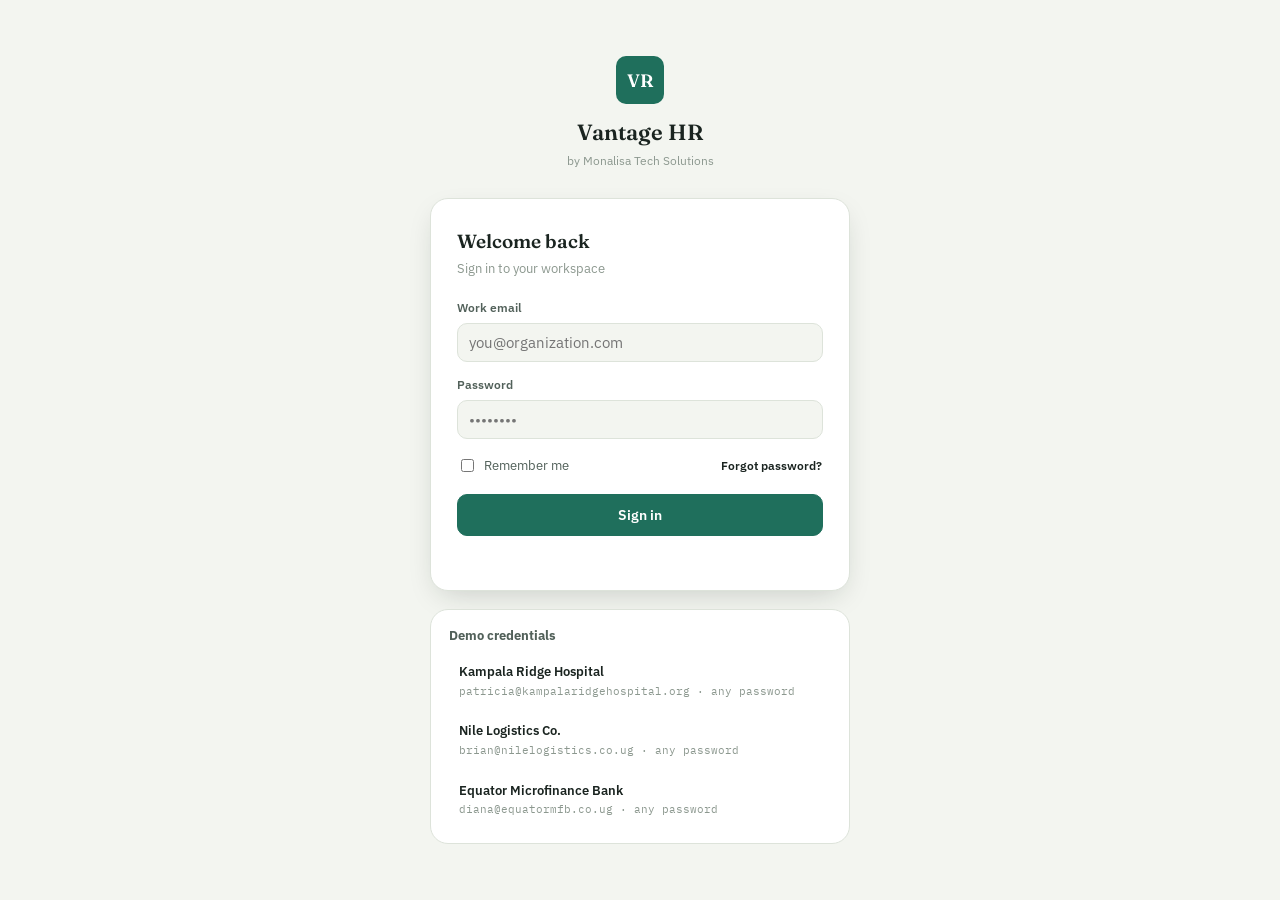
==== commit 07152627: "Add files via upload" ====
--- a/vantage-hr-prototype.html
+++ b/vantage-hr-prototype.html
@@ -303,6 +303,8 @@
   background:var(--paper-raised); border:1px solid var(--border); border-radius:var(--r-lg);
   padding:18px 18px 16px; box-shadow:var(--shadow-sm);
 }
+.kpi-card.kpi-clickable{ cursor:pointer; transition:transform var(--t), border-color var(--t); }
+.kpi-card.kpi-clickable:hover{ border-color:var(--accent); transform:translateY(-1px); }
 .kpi-card .label{ font-size:12px; color:var(--ink-soft); font-weight:500; }
 .kpi-card .value-row{ display:flex; align-items:flex-end; justify-content:space-between; margin-top:8px; gap:8px; }
 .kpi-card .value{ font-family:var(--font-display); font-size:32px; font-weight:600; line-height:1; }
@@ -345,6 +347,12 @@
 
 /* filters bar */
 .filters-bar{ display:flex; align-items:center; gap:10px; flex-wrap:wrap; margin-bottom:16px; }
+.bulk-bar{
+  display:flex; align-items:center; gap:10px; flex-wrap:wrap;
+  background:var(--accent-soft); border:1px solid var(--accent); border-radius:var(--r-md);
+  padding:10px 14px; margin-bottom:14px; font-size:13px; font-weight:600; color:var(--accent-strong);
+}
+.bulk-bar .btn{ font-size:12px; padding:7px 12px; }
 .filters-bar .search-wrap{ max-width:280px; }
 .chip-group{ display:flex; gap:6px; flex-wrap:wrap; }
 .chip{
@@ -519,6 +527,38 @@
 .candidate-card .cc-reopen:hover{ background:var(--accent-soft); border-color:var(--accent); color:var(--accent-strong); }
 .candidate-card .cc-badge{ display:inline-block; font-size:10.5px; font-weight:700; color:var(--accent-strong); margin-top:8px; }
 .candidate-card .cc-badge.rejected{ color:var(--ink-faint); }
+.candidate-card{ cursor:pointer; transition:opacity 150ms ease, border-color var(--t); }
+.candidate-card.dragging{ opacity:0.4; }
+.candidate-card .cc-notes-badge{
+  display:inline-block; font-size:10px; font-weight:600; color:var(--ink-faint);
+  background:var(--paper-sunken); padding:2px 7px; border-radius:var(--r-pill); margin-top:6px;
+}
+.candidate-card .cc-offer{ width:100%; background:var(--gold); border-color:var(--gold); color:#fff; }
+.candidate-card .cc-offer:hover{ filter:brightness(0.92); }
+.kanban-col.drop-target{ border-color:var(--accent); background:var(--accent-soft); }
+
+/* candidate modal */
+.cand-modal-body{ padding:18px 22px; max-height:60vh; overflow-y:auto; }
+.cand-note{ padding:10px 0; border-bottom:1px solid var(--border); font-size:12.5px; }
+.cand-note:last-child{ border-bottom:none; }
+.cand-note .cn-when{ display:block; font-size:11px; color:var(--ink-faint); margin-top:3px; }
+.cand-add-note textarea{
+  width:100%; padding:9px 11px; border:1px solid var(--border); border-radius:var(--r-md);
+  background:var(--paper); color:var(--ink); font-family:inherit; resize:vertical; margin-bottom:8px;
+}
+
+/* offer letter */
+.offer-preview{
+  background:#fff; color:#1A2420; padding:32px; border-radius:var(--r-md); border:1px solid var(--border);
+  font-family:var(--font-body); font-size:13.5px; line-height:1.7; max-height:55vh; overflow-y:auto;
+}
+.offer-preview h2{ font-family:var(--font-display); font-size:19px; margin-bottom:4px; }
+.offer-preview .offer-meta{ color:#6B7670; font-size:12px; margin-bottom:18px; }
+#print-area{ display:none; }
+@media print{
+  body > *:not(#print-area){ display:none !important; }
+  #print-area{ display:block !important; padding:40px; max-width:680px; margin:0 auto; }
+}
 
 /* payroll */
 .payrun-card{ display:flex; align-items:center; gap:18px; flex-wrap:wrap; }
@@ -556,7 +596,11 @@
 .payslip-line.deduction .pl-amt{ color:var(--danger); }
 .payslip-line.total{ border-top:2px solid var(--ink); margin-top:4px; padding-top:12px; }
 .payslip-line.total .pl-label, .payslip-line.total .pl-amt{ font-weight:700; font-size:14.5px; color:var(--ink); }
-.payslip-foot{ padding:14px 22px 20px; font-size:11px; color:var(--ink-faint); border-top:1px solid var(--border); }
+.payslip-adjust{ padding:6px 22px 18px; border-top:1px solid var(--border); }
+.payslip-foot{
+  padding:14px 22px 20px; font-size:11px; color:var(--ink-faint); border-top:1px solid var(--border);
+  display:flex; align-items:center; justify-content:space-between; gap:12px; flex-wrap:wrap;
+}
 
 /* performance: review queue */
 .review-row{
@@ -601,6 +645,12 @@
 .review-modal-name{ text-align:center; font-size:14px; color:var(--ink-soft); padding:16px 20px 0; }
 
 /* reports */
+.report-filter-bar{ display:flex; align-items:center; gap:12px; flex-wrap:wrap; margin-bottom:18px; }
+.report-date-range{ display:flex; align-items:center; gap:8px; }
+.report-date-range input[type="date"]{
+  padding:7px 10px; border:1px solid var(--border); border-radius:var(--r-md);
+  background:var(--paper-raised); color:var(--ink); font-family:inherit; font-size:12.5px;
+}
 .stat-mini-row{ display:flex; gap:12px; flex-wrap:wrap; margin-bottom:16px; }
 .stat-mini{
   flex:1; min-width:135px; background:var(--paper); border:1px solid var(--border);
@@ -610,6 +660,29 @@
 .stat-mini .sm-value{ font-family:var(--font-display); font-size:21px; font-weight:600; margin-top:4px; }
 .report-panels{ display:grid; grid-template-columns:1fr 1fr; gap:16px; }
 .report-panels .panel{ margin-bottom:0; }
+
+/* svg bar chart */
+.svg-chart{ width:100%; overflow-x:auto; }
+.svg-chart svg{ display:block; }
+.svg-bar{ transition:opacity 150ms ease; }
+.svg-bar:hover{ opacity:0.75; }
+.svg-label{ font-family:var(--font-body); fill:var(--ink-soft); font-size:11px; }
+.svg-value-label{ font-family:var(--font-mono); fill:var(--ink-faint); font-size:10px; }
+
+/* settings / api keys */
+.api-key-row{ display:flex; align-items:center; gap:12px; padding:12px 0; border-bottom:1px solid var(--border); flex-wrap:wrap; }
+.api-key-row:last-child{ border-bottom:none; }
+.api-key-row .ak-label{ font-weight:600; font-size:13px; flex:1; min-width:100px; }
+.api-key-row .ak-scope{ font-size:11px; color:var(--ink-faint); margin-top:2px; }
+.api-key-row code{
+  font-family:var(--font-mono); font-size:11.5px; background:var(--paper-sunken);
+  padding:5px 10px; border-radius:var(--r-sm); color:var(--ink-soft);
+  max-width:200px; overflow:hidden; text-overflow:ellipsis; white-space:nowrap; display:block;
+}
+.webhook-row{ padding:12px 0; border-bottom:1px solid var(--border); }
+.webhook-row:last-child{ border-bottom:none; }
+.webhook-row .wh-url{ font-family:var(--font-mono); font-size:11.5px; color:var(--ink-soft); word-break:break-all; }
+.webhook-row .wh-meta{ font-size:11px; color:var(--ink-faint); margin-top:3px; }
 
 /* settings */
 .settings-form-grid{ display:grid; grid-template-columns:1fr 1fr; gap:14px 16px; }
@@ -692,6 +765,154 @@
 .usage-bar-row .ub-track{ height:8px; background:var(--paper-sunken); border-radius:999px; overflow:hidden; }
 .usage-bar-row .ub-fill{ height:100%; background:var(--accent); border-radius:999px; }
 
+/* careers / public job board */
+#careers-view{ display:none; position:fixed; inset:0; background:var(--paper); z-index:200; overflow-y:auto; }
+.careers-shell{ max-width:760px; margin:0 auto; padding:0 24px 80px; }
+.careers-header{ display:flex; align-items:center; justify-content:space-between; padding:24px 0; border-bottom:1px solid var(--border); margin-bottom:36px; }
+.careers-brand{ display:flex; align-items:center; gap:12px; }
+.careers-org-name{ font-family:var(--font-display); font-weight:600; font-size:16px; }
+.careers-org-tag{ font-size:11.5px; color:var(--ink-faint); }
+.careers-main h1{ font-size:28px; margin-bottom:8px; }
+.careers-sub{ color:var(--ink-soft); font-size:14px; margin-bottom:28px; }
+.careers-role-card{
+  border:1px solid var(--border); border-radius:var(--r-lg); padding:18px 20px; margin-bottom:14px;
+  display:flex; align-items:center; gap:16px; flex-wrap:wrap; background:var(--paper-raised);
+}
+.careers-role-card .crc-info{ flex:1; min-width:200px; }
+.careers-role-card .crc-title{ font-weight:600; font-size:15px; }
+.careers-role-card .crc-meta{ font-size:12.5px; color:var(--ink-faint); margin-top:4px; }
+.careers-form{ max-width:480px; }
+.careers-form .field textarea{
+  width:100%; padding:9px 11px; border:1px solid var(--border); border-radius:var(--r-md);
+  background:var(--paper-raised); color:var(--ink); font-family:inherit; resize:vertical;
+}
+.careers-thanks{ text-align:center; padding:60px 20px; max-width:420px; margin:0 auto; }
+.careers-thanks .glyph{
+  width:56px; height:56px; border-radius:50%; background:var(--accent-soft); color:var(--accent-strong);
+  display:flex; align-items:center; justify-content:center; font-size:24px; margin:0 auto 18px;
+}
+.careers-thanks h2{ font-size:19px; margin-bottom:8px; }
+.careers-thanks p{ color:var(--ink-soft); font-size:13.5px; margin-bottom:22px; }
+
+/* login screen */
+#login-screen{
+  position:fixed; inset:0; background:var(--paper); z-index:300;
+  display:flex; align-items:center; justify-content:center; padding:20px; overflow-y:auto;
+}
+.login-wrap{ width:100%; max-width:420px; }
+.login-brand{ text-align:center; margin-bottom:28px; }
+.login-brand .org-mark{ margin:0 auto 12px; }
+.login-brand-name{ font-family:var(--font-display); font-size:22px; font-weight:600; }
+.login-brand-tag{ font-size:11.5px; color:var(--ink-faint); margin-top:3px; }
+.login-card{
+  background:var(--paper-raised); border:1px solid var(--border); border-radius:var(--r-lg);
+  padding:28px 26px; box-shadow:var(--shadow-md); margin-bottom:18px;
+}
+.login-title{ font-size:19px; margin-bottom:4px; }
+.login-sub{ font-size:13px; color:var(--ink-faint); margin-bottom:20px; }
+.login-options{ display:flex; align-items:center; justify-content:space-between; margin-bottom:16px; }
+.login-remember{ display:flex; align-items:center; gap:7px; font-size:12.5px; color:var(--ink-soft); cursor:pointer; }
+.login-submit{ width:100%; justify-content:center; padding:11px; font-size:14px; }
+.login-hint{ font-size:12px; color:var(--danger); margin-top:10px; min-height:16px; text-align:center; }
+.login-demo-note{
+  background:var(--paper-raised); border:1px solid var(--border); border-radius:var(--r-lg);
+  padding:16px 18px;
+}
+.login-demo-row{
+  padding:9px 10px; border-radius:var(--r-md); margin-bottom:4px; cursor:pointer;
+  transition:background var(--t);
+}
+.login-demo-row:last-child{ margin-bottom:0; }
+.login-demo-row:hover{ background:var(--paper-sunken); }
+.login-demo-org{ display:block; font-size:12.5px; font-weight:600; }
+.login-demo-cred{ display:block; font-size:11px; color:var(--ink-faint); font-family:var(--font-mono); margin-top:2px; }
+
+/* org chart */
+.org-chart-wrap{ overflow-x:auto; padding-bottom:16px; }
+.org-level{ display:flex; justify-content:center; gap:18px; margin-bottom:0; position:relative; }
+.org-level + .org-level{ margin-top:28px; }
+.org-node{
+  background:var(--paper-raised); border:1px solid var(--border); border-radius:var(--r-md);
+  padding:10px 14px; min-width:140px; max-width:170px; text-align:center;
+  box-shadow:var(--shadow-sm); position:relative; cursor:pointer;
+  transition:border-color var(--t), transform var(--t);
+}
+.org-node:hover{ border-color:var(--accent); transform:translateY(-1px); }
+.org-node.root-node{ border-color:var(--accent); background:var(--accent-soft); }
+.org-node .on-avatar{
+  width:36px; height:36px; border-radius:50%; background:var(--accent-soft);
+  color:var(--accent-strong); display:flex; align-items:center; justify-content:center;
+  font-size:11.5px; font-weight:600; margin:0 auto 7px;
+}
+.root-node .on-avatar{ background:var(--accent); color:var(--accent-contrast); }
+.org-node .on-name{ font-size:12.5px; font-weight:600; white-space:nowrap; overflow:hidden; text-overflow:ellipsis; }
+.org-node .on-title{ font-size:10.5px; color:var(--ink-faint); margin-top:2px; white-space:nowrap; overflow:hidden; text-overflow:ellipsis; }
+.org-connector{
+  display:flex; justify-content:center; gap:18px;
+  border-top:2px solid var(--border); margin:0 60px; position:relative;
+}
+.org-connector::before{
+  content:''; position:absolute; top:-2px; left:50%; width:0; height:20px;
+  border-left:2px solid var(--border); transform:translateX(-50%);
+}
+.org-branch{ display:flex; flex-direction:column; align-items:center; gap:0; }
+.org-branch-line{
+  width:2px; height:20px; background:var(--border); margin:0 auto;
+}
+
+/* notifications */
+.notif-item{
+  display:flex; align-items:flex-start; gap:12px; padding:14px 0;
+  border-bottom:1px solid var(--border); cursor:pointer;
+  transition:background var(--t);
+}
+.notif-item:last-child{ border-bottom:none; }
+.notif-item:hover{ background:var(--paper-sunken); margin:0 -4px; padding:14px 4px; border-radius:var(--r-sm); }
+.notif-item.unread .notif-dot{ background:var(--accent); }
+.notif-dot{ width:8px; height:8px; border-radius:50%; background:var(--border-strong); margin-top:5px; flex-shrink:0; }
+.notif-body{ flex:1; min-width:0; }
+.notif-body .nb-text{ font-size:13px; }
+.notif-body .nb-when{ font-size:11px; color:var(--ink-faint); margin-top:3px; }
+.notif-type-tag{ font-size:10.5px; font-weight:600; padding:3px 8px; border-radius:var(--r-pill); background:var(--info-soft); color:#3A4F7A; white-space:nowrap; }
+.notif-empty{ padding:50px 20px; text-align:center; color:var(--ink-faint); font-size:13px; }
+
+/* shifts */
+.shift-grid{ display:grid; grid-template-columns:140px repeat(7,1fr); gap:0; border:1px solid var(--border); border-radius:var(--r-md); overflow:hidden; }
+.shift-grid .sg-head{ background:var(--paper-sunken); padding:9px 8px; font-size:11px; font-weight:600; color:var(--ink-soft); text-align:center; border-bottom:1px solid var(--border); border-right:1px solid var(--border); }
+.shift-grid .sg-name{ background:var(--paper); padding:9px 12px; font-size:12.5px; font-weight:600; border-bottom:1px solid var(--border); border-right:1px solid var(--border); white-space:nowrap; overflow:hidden; text-overflow:ellipsis; display:flex; align-items:center; gap:7px; }
+.shift-grid .sg-name:last-of-type{ border-bottom:none; }
+.shift-cell{
+  border-bottom:1px solid var(--border); border-right:1px solid var(--border);
+  padding:5px; min-height:46px; cursor:pointer; transition:background var(--t);
+  display:flex; align-items:center; justify-content:center;
+}
+.shift-cell:hover{ background:var(--accent-soft); }
+.shift-cell .shift-tag{
+  font-size:10px; font-weight:600; padding:3px 7px; border-radius:var(--r-sm);
+  background:var(--accent); color:var(--accent-contrast); text-align:center; width:100%;
+}
+.shift-cell .shift-tag.off{ background:var(--paper-sunken); color:var(--ink-faint); }
+.shift-cell .shift-tag.leave{ background:#FBF0DD; color:#8A6212; }
+
+/* interview scorecard */
+.scorecard-criterion{ padding:10px 0; border-bottom:1px solid var(--border); }
+.scorecard-criterion:last-child{ border-bottom:none; }
+.scorecard-criterion .sc-label{ font-size:13px; font-weight:600; margin-bottom:6px; }
+.sc-stars{ display:flex; gap:4px; }
+.sc-stars button{ border:none; background:transparent; font-size:20px; cursor:pointer; color:var(--border-strong); transition:color var(--t); padding:2px; }
+.sc-stars button.lit{ color:var(--gold); }
+.sc-stars button:hover{ color:var(--gold); }
+.sc-overall{ font-size:12px; color:var(--ink-soft); margin-top:10px; padding-top:10px; border-top:1px solid var(--border); }
+
+/* currency badge */
+.currency-badge{ font-size:10px; font-weight:700; color:var(--ink-faint); background:var(--paper-sunken); padding:2px 5px; border-radius:3px; margin-left:4px; vertical-align:middle; }
+
+/* saved reports */
+.saved-report-row{ display:flex; align-items:center; gap:10px; padding:9px 0; border-bottom:1px solid var(--border); font-size:13px; }
+.saved-report-row:last-child{ border-bottom:none; }
+.saved-report-row .sr-name{ font-weight:600; flex:1; }
+.saved-report-row .sr-meta{ font-size:11.5px; color:var(--ink-faint); }
+
 /* skeleton */
 .skeleton-row td{ padding:14px 16px; }
 .sk{ background:linear-gradient(90deg, var(--paper-sunken) 25%, var(--border) 37%, var(--paper-sunken) 63%); background-size:400% 100%; animation:shimmer 1.4s ease infinite; border-radius:5px; }
@@ -715,13 +936,13 @@
 }
 #drawer.open{ transform:translateX(0); }
 .drawer-head{ padding:22px 22px 16px; border-bottom:1px solid var(--border); }
-.drawer-head .top-row{ display:flex; justify-content:flex-end; }
+.drawer-head .top-row{ display:flex; justify-content:flex-end; gap:8px; }
 .drawer-profile{ display:flex; align-items:center; gap:13px; margin-top:-6px; }
 .drawer-profile .avatar{ width:52px; height:52px; border-radius:50%; background:var(--accent-soft); color:var(--accent-strong); display:flex; align-items:center; justify-content:center; font-family:var(--font-display); font-size:16px; font-weight:600; flex-shrink:0; }
 .drawer-profile .name{ font-size:17px; font-weight:600; font-family:var(--font-display); }
 .drawer-profile .title{ font-size:12.5px; color:var(--ink-soft); margin-top:2px; }
-.drawer-tabs{ display:flex; gap:4px; padding:0 22px; border-bottom:1px solid var(--border); }
-.drawer-tab{ padding:12px 6px; border:none; background:transparent; font-size:12.5px; font-weight:600; color:var(--ink-faint); border-bottom:2px solid transparent; margin-bottom:-1px; }
+.drawer-tabs{ display:flex; gap:4px; padding:0 22px; border-bottom:1px solid var(--border); overflow-x:auto; }
+.drawer-tab{ padding:12px 6px; border:none; background:transparent; font-size:12.5px; font-weight:600; color:var(--ink-faint); border-bottom:2px solid transparent; margin-bottom:-1px; white-space:nowrap; flex-shrink:0; }
 .drawer-tab.active{ color:var(--accent-strong); border-bottom-color:var(--accent); }
 .drawer-body{ padding:20px 22px; overflow-y:auto; flex:1; }
 .drawer-pane{ display:none; }
@@ -750,13 +971,15 @@
 .doc-row .ddate{ font-size:11px; color:var(--ink-faint); }
 
 /* modal */
-#modal-overlay, #opening-modal-overlay, #review-modal-overlay, #invite-modal-overlay{ position:fixed; inset:0; background:rgba(10,16,12,0.45); z-index:70; opacity:0; pointer-events:none; transition:opacity var(--t); display:flex; align-items:center; justify-content:center; padding:20px; }
-#modal-overlay.open, #opening-modal-overlay.open, #review-modal-overlay.open, #invite-modal-overlay.open{ opacity:1; pointer-events:auto; }
-#modal, #opening-modal, #review-modal, #invite-modal{
+#modal-overlay, #opening-modal-overlay, #review-modal-overlay, #invite-modal-overlay, #candidate-modal-overlay, #offer-modal-overlay, #goal-modal-overlay, #scorecard-modal-overlay, #policy-modal-overlay, #shift-modal-overlay{ position:fixed; inset:0; background:rgba(10,16,12,0.45); z-index:70; opacity:0; pointer-events:none; transition:opacity var(--t); display:flex; align-items:center; justify-content:center; padding:20px; }
+#modal-overlay.open, #opening-modal-overlay.open, #review-modal-overlay.open, #invite-modal-overlay.open, #candidate-modal-overlay.open, #offer-modal-overlay.open, #goal-modal-overlay.open, #scorecard-modal-overlay.open, #policy-modal-overlay.open, #shift-modal-overlay.open{ opacity:1; pointer-events:auto; }
+#modal, #opening-modal, #review-modal, #invite-modal, #candidate-modal, #offer-modal, #goal-modal, #scorecard-modal, #policy-modal, #shift-modal{
   width:440px; max-width:100%; background:var(--paper-raised); border-radius:var(--r-lg);
   box-shadow:var(--shadow-lg); transform:translateY(8px) scale(0.98); transition:transform var(--t); opacity:0.0;
 }
-#modal-overlay.open #modal, #opening-modal-overlay.open #opening-modal, #review-modal-overlay.open #review-modal, #invite-modal-overlay.open #invite-modal{ transform:translateY(0) scale(1); opacity:1; }
+#offer-modal{ width:600px; }
+#scorecard-modal{ width:480px; }
+#modal-overlay.open #modal, #opening-modal-overlay.open #opening-modal, #review-modal-overlay.open #review-modal, #invite-modal-overlay.open #invite-modal, #candidate-modal-overlay.open #candidate-modal, #offer-modal-overlay.open #offer-modal, #goal-modal-overlay.open #goal-modal, #scorecard-modal-overlay.open #scorecard-modal, #policy-modal-overlay.open #policy-modal, #shift-modal-overlay.open #shift-modal{ transform:translateY(0) scale(1); opacity:1; }
 .modal-head{ display:flex; align-items:center; justify-content:space-between; padding:18px 20px; border-bottom:1px solid var(--border); }
 .modal-head h3{ font-size:16px; }
 .modal-body{ padding:18px 20px; }
@@ -824,6 +1047,50 @@
 </style>
 </head>
 <body>
+
+<!-- LOGIN SCREEN -->
+<div id="login-screen">
+  <div class="login-wrap">
+    <div class="login-brand">
+      <div class="org-mark" style="width:48px;height:48px;font-size:18px;" id="login-mark">VR</div>
+      <div class="login-brand-name">Vantage HR</div>
+      <div class="login-brand-tag">by Monalisa Tech Solutions</div>
+    </div>
+    <div class="login-card">
+      <h2 class="login-title">Welcome back</h2>
+      <p class="login-sub">Sign in to your workspace</p>
+      <div class="field">
+        <label for="login-email">Work email</label>
+        <input type="email" id="login-email" placeholder="you@organization.com" autocomplete="username">
+      </div>
+      <div class="field">
+        <label for="login-password">Password</label>
+        <input type="password" id="login-password" placeholder="••••••••" autocomplete="current-password">
+      </div>
+      <div class="login-options">
+        <label class="login-remember"><input type="checkbox" id="login-remember"> Remember me</label>
+        <button class="btn-quiet btn" style="font-size:12px; padding:4px 0;">Forgot password?</button>
+      </div>
+      <button class="btn btn-primary login-submit" id="login-submit">Sign in</button>
+      <div class="login-hint" id="login-hint"></div>
+    </div>
+    <div class="login-demo-note">
+      <div class="settings-section-title" style="margin-bottom:8px;">Demo credentials</div>
+      <div class="login-demo-row" data-demo-email="patricia@kampalaridgehospital.org" data-demo-tenant="krh">
+        <span class="login-demo-org">Kampala Ridge Hospital</span>
+        <span class="login-demo-cred">patricia@kampalaridgehospital.org · any password</span>
+      </div>
+      <div class="login-demo-row" data-demo-email="brian@nilelogistics.co.ug" data-demo-tenant="nlc">
+        <span class="login-demo-org">Nile Logistics Co.</span>
+        <span class="login-demo-cred">brian@nilelogistics.co.ug · any password</span>
+      </div>
+      <div class="login-demo-row" data-demo-email="diana@equatormfb.co.ug" data-demo-tenant="emb">
+        <span class="login-demo-org">Equator Microfinance Bank</span>
+        <span class="login-demo-cred">diana@equatormfb.co.ug · any password</span>
+      </div>
+    </div>
+  </div>
+</div>
 
 <div id="shell">
 
@@ -864,6 +1131,15 @@
         <svg viewBox="0 0 24 24" fill="none" stroke-width="1.6"><circle cx="12" cy="12" r="8.5"/><circle cx="12" cy="12" r="4.5"/><circle cx="12" cy="12" r=".8" fill="currentColor" stroke="none"/></svg>
         Performance
       </button>
+      <button class="nav-item" data-page="orgchart" data-implemented="true">
+        <svg viewBox="0 0 24 24" fill="none" stroke-width="1.6"><rect x="9" y="2" width="6" height="4" rx="1"/><rect x="2" y="18" width="5" height="4" rx="1"/><rect x="9.5" y="18" width="5" height="4" rx="1"/><rect x="17" y="18" width="5" height="4" rx="1"/><path d="M12 6v4M4.5 18v-3a2 2 0 0 1 2-2h11a2 2 0 0 1 2 2v3M12 10v3"/></svg>
+        Org Chart
+      </button>
+      <button class="nav-item" data-page="notifications" data-implemented="true">
+        <svg viewBox="0 0 24 24" fill="none" stroke-width="1.6"><path d="M6 9.5a6 6 0 0 1 12 0c0 4 1.5 5.5 1.5 5.5h-15S6 13.5 6 9.5Z"/><path d="M10 18a2.2 2.2 0 0 0 4 0"/></svg>
+        Notifications
+        <span class="bell-badge" id="nav-notif-badge" style="position:relative;top:-1px;left:-2px;width:7px;height:7px;border-radius:50%;background:var(--danger);display:inline-block;"></span>
+      </button>
       <button class="nav-item" data-page="reports" data-implemented="true">
         <svg viewBox="0 0 24 24" fill="none" stroke-width="1.6"><path d="M4 20V10M11 20V4M18 20v-7"/></svg>
         Reports
@@ -914,6 +1190,9 @@
             <span class="n" id="user-name">Patricia Nantongo</span>
             <span class="r" id="user-role">HR Manager</span>
           </span>
+        </button>
+        <button class="icon-btn" id="signout-topbar-btn" aria-label="Sign out" title="Sign out">
+          <svg viewBox="0 0 24 24" fill="none" stroke-width="1.6"><path d="M9 21H5a2 2 0 0 1-2-2V5a2 2 0 0 1 2-2h4"/><polyline points="16 17 21 12 16 7"/><line x1="21" y1="12" x2="9" y2="12"/></svg>
         </button>
       </div>
     </header>
@@ -988,10 +1267,19 @@
           <span class="result-count" id="result-count"></span>
         </div>
 
+        <div class="bulk-bar" id="bulk-bar" style="display:none;">
+          <span id="bulk-count">0 selected</span>
+          <div class="filters-spacer"></div>
+          <button class="btn" id="bulk-export-btn">Export selected</button>
+          <button class="btn btn-danger-text" id="bulk-archive-btn">Archive selected</button>
+          <button class="btn btn-quiet" id="bulk-clear-btn">Clear</button>
+        </div>
+
         <div class="table-wrap">
           <table class="emp-table">
             <thead>
               <tr>
+                <th style="width:36px;"><input type="checkbox" id="select-all-emp" aria-label="Select all"></th>
                 <th class="sortable" data-sort="name">Name <span class="arrow">↑</span></th>
                 <th class="sortable" data-sort="department">Department <span class="arrow">↑</span></th>
                 <th class="sortable" data-sort="status">Status <span class="arrow">↑</span></th>
@@ -1012,7 +1300,13 @@
             <h1>Leave &amp; Attendance</h1>
             <div class="sub" id="leave-sub"></div>
           </div>
+          <div style="display:flex; gap:8px;">
+            <button class="btn" id="leave-policy-btn" onclick="openPolicyModal()">Leave policy</button>
+            <button class="btn btn-quiet" id="go-shifts-btn">View shift schedule →</button>
+          </div>
         </div>
+
+        <div id="leave-policy-summary" style="margin-bottom:16px;"></div>
 
         <div class="kpi-row" id="leave-kpi-row"></div>
 
@@ -1052,6 +1346,14 @@
             </table>
           </div>
         </div>
+
+        <div class="panel" style="margin-top:16px;">
+          <div class="panel-head">
+            <h3>Public holidays</h3>
+            <span class="hint">Uganda · 2026</span>
+          </div>
+          <div id="holiday-list"></div>
+        </div>
       </section>
 
       <!-- RECRUITMENT -->
@@ -1061,10 +1363,13 @@
             <h1>Recruitment</h1>
             <div class="sub" id="recruit-sub"></div>
           </div>
-          <button class="btn btn-primary" id="add-opening-btn">
-            <svg viewBox="0 0 24 24" fill="none" stroke-width="2"><path d="M12 5v14M5 12h14"/></svg>
-            Post a job opening
-          </button>
+          <div style="display:flex; gap:8px;">
+            <button class="btn" id="view-careers-btn">View public job board ↗</button>
+            <button class="btn btn-primary" id="add-opening-btn">
+              <svg viewBox="0 0 24 24" fill="none" stroke-width="2"><path d="M12 5v14M5 12h14"/></svg>
+              Post a job opening
+            </button>
+          </div>
         </div>
 
         <div class="kpi-row" id="recruit-kpi-row"></div>
@@ -1120,6 +1425,13 @@
             </div>
           </div>
           <div class="payrun-note">Sample payroll figures for demonstration only, not tax or compliance guidance.</div>
+        </div>
+
+        <div class="panel" style="margin-bottom:16px;">
+          <div class="panel-head">
+            <h3>Past pay runs</h3>
+          </div>
+          <div id="payroll-history-list"></div>
         </div>
 
         <div class="panel" style="margin-bottom:16px;">
@@ -1166,8 +1478,11 @@
 
         <div class="panel" style="margin-bottom:16px;">
           <div class="panel-head">
-            <h3>Review cycle · Q2 2026</h3>
+            <h3 id="review-cycle-title">Review cycle</h3>
             <span class="hint" id="review-hint"></span>
+          </div>
+          <div style="display:flex; justify-content:flex-end; margin-bottom:10px;">
+            <button class="btn btn-quiet" id="new-cycle-btn" style="padding:6px 11px; font-size:11.5px; color:var(--ink-faint);">Start new cycle</button>
           </div>
           <div id="review-list"></div>
         </div>
@@ -1185,6 +1500,9 @@
             <h3>Goals &amp; objectives</h3>
             <span class="hint" id="goals-hint"></span>
           </div>
+          <div style="display:flex; justify-content:flex-end; margin-bottom:10px;">
+            <button class="btn" id="add-goal-btn" style="padding:7px 13px; font-size:12px;">Add goal</button>
+          </div>
           <div id="goals-list"></div>
         </div>
       </section>
@@ -1196,21 +1514,44 @@
             <h1>Reports</h1>
             <div class="sub" id="reports-sub"></div>
           </div>
-          <button class="btn btn-primary" id="export-csv-btn">
-            <svg viewBox="0 0 24 24" fill="none" stroke-width="2"><path d="M12 3v12M7 10l5 5 5-5"/><path d="M4 19h16"/></svg>
-            Export CSV
-          </button>
+          <div style="display:flex; gap:8px; flex-wrap:wrap; align-items:center;">
+            <button class="btn btn-quiet" id="save-report-btn">⭐ Save report</button>
+            <button class="btn" id="export-pdf-btn">
+              <svg viewBox="0 0 24 24" fill="none" stroke-width="2"><path d="M14 2H6a2 2 0 0 0-2 2v16a2 2 0 0 0 2 2h12a2 2 0 0 0 2-2V8z"/><path d="M14 2v6h6"/></svg>
+              Export PDF
+            </button>
+            <button class="btn btn-primary" id="export-csv-btn">
+              <svg viewBox="0 0 24 24" fill="none" stroke-width="2"><path d="M12 3v12M7 10l5 5 5-5"/><path d="M4 19h16"/></svg>
+              Export CSV
+            </button>
+          </div>
         </div>
 
-        <div class="chip-group" id="report-tabs" style="margin-bottom:18px;">
-          <button class="chip active" data-tab="workforce">Workforce</button>
-          <button class="chip" data-tab="attendance">Attendance</button>
-          <button class="chip" data-tab="recruitment">Recruitment</button>
-          <button class="chip" data-tab="payroll">Payroll</button>
-          <button class="chip" data-tab="performance">Performance</button>
+        <div class="report-filter-bar">
+          <div class="chip-group" id="report-tabs">
+            <button class="chip active" data-tab="workforce">Workforce</button>
+            <button class="chip" data-tab="attendance">Attendance</button>
+            <button class="chip" data-tab="recruitment">Recruitment</button>
+            <button class="chip" data-tab="payroll">Payroll</button>
+            <button class="chip" data-tab="performance">Performance</button>
+          </div>
+          <div class="filters-spacer"></div>
+          <div class="report-date-range">
+            <label for="report-date-from" class="visually-hidden">From</label>
+            <input type="date" id="report-date-from" aria-label="From date">
+            <span style="color:var(--ink-faint); font-size:12px;">to</span>
+            <label for="report-date-to" class="visually-hidden">To</label>
+            <input type="date" id="report-date-to" aria-label="To date">
+            <button class="btn btn-quiet" id="report-date-clear" style="font-size:12px; padding:7px 10px;">Clear</button>
+          </div>
         </div>
 
         <div id="report-body"></div>
+
+        <div class="panel" style="margin-top:16px;">
+          <div class="panel-head"><h3>Saved reports</h3></div>
+          <div id="saved-reports-list"></div>
+        </div>
       </section>
 
       <!-- SETTINGS -->
@@ -1227,12 +1568,119 @@
           <button class="chip" data-tab="team">Team</button>
           <button class="chip" data-tab="billing">Billing</button>
           <button class="chip" data-tab="security">Security</button>
+          <button class="chip" data-tab="api">API &amp; Webhooks</button>
         </div>
 
         <div id="settings-body"></div>
       </section>
 
+      <!-- ORG CHART -->
+      <section class="page" id="page-orgchart">
+        <div class="page-header">
+          <div><h1>Org Chart</h1><div class="sub" id="orgchart-sub"></div></div>
+          <div style="display:flex; gap:8px;">
+            <select id="orgchart-dept-filter" class="btn" style="font-size:12.5px; padding:8px 12px; cursor:pointer;">
+              <option value="">All departments</option>
+            </select>
+          </div>
+        </div>
+        <div class="panel">
+          <div class="org-chart-wrap" id="org-chart-wrap"></div>
+        </div>
+      </section>
+
+      <!-- NOTIFICATIONS -->
+      <section class="page" id="page-notifications">
+        <div class="page-header">
+          <div><h1>Notifications</h1><div class="sub" id="notif-sub"></div></div>
+          <button class="btn btn-quiet" id="mark-all-read-btn">Mark all as read</button>
+        </div>
+        <div class="panel">
+          <div id="notif-list"></div>
+        </div>
+      </section>
+
+      <!-- SHIFTS -->
+      <section class="page" id="page-shifts">
+        <div class="page-header">
+          <div><h1>Shift Scheduling</h1><div class="sub" id="shifts-sub"></div></div>
+          <div style="display:flex; gap:8px; align-items:center;">
+            <select id="shifts-dept-filter" class="btn" style="font-size:12.5px; padding:8px 12px; cursor:pointer;"></select>
+            <button class="btn btn-primary" id="publish-shifts-btn">Publish schedule</button>
+          </div>
+        </div>
+        <div class="kpi-row" id="shifts-kpi-row"></div>
+        <div class="panel" style="margin-bottom:16px;">
+          <div class="panel-head"><h3>Week of <span id="shifts-week-label"></span></h3>
+            <div style="display:flex; gap:6px;">
+              <button class="btn btn-quiet" id="shifts-prev-btn" style="padding:6px 10px; font-size:12px;">← Prev</button>
+              <button class="btn btn-quiet" id="shifts-next-btn" style="padding:6px 10px; font-size:12px;">Next →</button>
+            </div>
+          </div>
+          <div id="shift-grid-wrap"></div>
+        </div>
+        <div class="panel">
+          <div class="panel-head"><h3>Shift types</h3></div>
+          <div id="shift-legend"></div>
+        </div>
+      </section>
+
     </div>
+  </div>
+</div>
+
+<!-- CAREERS / PUBLIC JOB BOARD -->
+<div id="careers-view">
+  <div class="careers-shell">
+    <header class="careers-header">
+      <div class="careers-brand">
+        <div class="org-mark" id="careers-org-mark">--</div>
+        <div>
+          <div class="careers-org-name" id="careers-org-name">—</div>
+          <div class="careers-org-tag">Careers</div>
+        </div>
+      </div>
+      <button class="btn btn-quiet" id="careers-back-btn">← Back to Vantage HR</button>
+    </header>
+    <main class="careers-main">
+      <div id="careers-roles-view">
+        <h1 id="careers-title">Open roles</h1>
+        <p class="careers-sub" id="careers-sub">Join the team. Here's what we're hiring for right now.</p>
+        <div id="careers-roles-list"></div>
+      </div>
+      <div id="careers-apply-view" style="display:none;">
+        <button class="btn btn-quiet" id="careers-apply-back" style="margin-bottom:18px;">← All roles</button>
+        <h1 id="careers-apply-title">Apply</h1>
+        <p class="careers-sub" id="careers-apply-sub"></p>
+        <div class="careers-form">
+          <div class="field">
+            <label for="ca-name">Full name</label>
+            <input type="text" id="ca-name" placeholder="e.g. Patience Nansamba">
+          </div>
+          <div class="field">
+            <label for="ca-email">Email address</label>
+            <input type="email" id="ca-email" placeholder="you@example.com">
+          </div>
+          <div class="field">
+            <label for="ca-phone">Phone number</label>
+            <input type="text" id="ca-phone" placeholder="+256 7xx xxx xxx">
+          </div>
+          <div class="field">
+            <label for="ca-note">Tell us about yourself</label>
+            <textarea id="ca-note" rows="4" placeholder="A short summary of your experience"></textarea>
+          </div>
+          <button class="btn btn-primary" id="careers-submit-btn">Submit application</button>
+        </div>
+      </div>
+      <div id="careers-thanks-view" style="display:none;">
+        <div class="careers-thanks">
+          <div class="glyph">✓</div>
+          <h2>Application received</h2>
+          <p id="careers-thanks-text">Thanks for applying. The hiring team will be in touch if there's a match.</p>
+          <button class="btn btn-primary" id="careers-thanks-back">View other roles</button>
+        </div>
+      </div>
+    </main>
   </div>
 </div>
 
@@ -1241,6 +1689,9 @@
 <aside id="drawer" aria-label="Employee profile">
   <div class="drawer-head">
     <div class="top-row">
+      <button class="icon-btn" id="drawer-edit" aria-label="Edit employee">
+        <svg viewBox="0 0 24 24" fill="none" stroke-width="1.8"><path d="M16.5 3.5l4 4L8 20H4v-4Z"/></svg>
+      </button>
       <button class="icon-btn" id="drawer-close" aria-label="Close panel">
         <svg viewBox="0 0 24 24" fill="none" stroke-width="1.8"><path d="M6 6l12 12M18 6L6 18"/></svg>
       </button>
@@ -1256,7 +1707,9 @@
   <div class="drawer-tabs" role="tablist">
     <button class="drawer-tab active" data-tab="overview" role="tab">Overview</button>
     <button class="drawer-tab" data-tab="timeoff" role="tab">Time off</button>
+    <button class="drawer-tab" data-tab="goals" role="tab">Goals</button>
     <button class="drawer-tab" data-tab="documents" role="tab">Documents</button>
+    <button class="drawer-tab" data-tab="history" role="tab">History</button>
   </div>
   <div class="drawer-body">
     <div class="drawer-pane active" id="pane-overview">
@@ -1270,7 +1723,9 @@
       </div>
     </div>
     <div class="drawer-pane" id="pane-timeoff"></div>
+    <div class="drawer-pane" id="pane-goals"></div>
     <div class="drawer-pane" id="pane-documents"></div>
+    <div class="drawer-pane" id="pane-history"></div>
   </div>
 </aside>
 
@@ -1370,7 +1825,18 @@
       </button>
     </div>
     <div class="payslip-body" id="payslip-body"></div>
-    <div class="payslip-foot">Sample figures for demonstration only. Not an official payslip or tax document.</div>
+    <div class="payslip-adjust">
+      <div class="settings-section-title" style="margin-bottom:10px;">One-time adjustments for this cycle</div>
+      <div class="field-grid">
+        <div class="field"><label for="ps-bonus">Bonus (UGX)</label><input type="number" id="ps-bonus" min="0" step="10000" placeholder="0"></div>
+        <div class="field"><label for="ps-deduction">Deduction (UGX)</label><input type="number" id="ps-deduction" min="0" step="10000" placeholder="0"></div>
+      </div>
+      <button class="btn" id="ps-apply-adjust-btn" style="margin-top:4px;">Apply adjustment</button>
+    </div>
+    <div class="payslip-foot">
+      <span>Sample figures for demonstration only. Not an official payslip or tax document.</span>
+      <button class="btn btn-primary" id="payslip-print-btn">Print / Save as PDF</button>
+    </div>
   </div>
 </div>
 
@@ -1390,6 +1856,12 @@
       <button data-star="3" aria-label="3 stars">★</button>
       <button data-star="4" aria-label="4 stars">★</button>
       <button data-star="5" aria-label="5 stars">★</button>
+    </div>
+    <div class="modal-body" style="padding-top:0;">
+      <div class="field">
+        <label for="review-comment">Manager comments</label>
+        <textarea id="review-comment" rows="3" placeholder="What stood out this cycle?" style="width:100%; padding:9px 11px; border:1px solid var(--border); border-radius:var(--r-md); background:var(--paper); color:var(--ink); font-family:inherit; resize:vertical;"></textarea>
+      </div>
     </div>
     <div class="modal-foot">
       <button class="btn btn-quiet" id="review-modal-cancel">Cancel</button>
@@ -1428,10 +1900,164 @@
   </div>
 </div>
 
+<!-- CANDIDATE DETAIL MODAL -->
+<div id="candidate-modal-overlay">
+  <div id="candidate-modal" role="dialog" aria-modal="true" aria-labelledby="candidate-modal-title">
+    <div class="modal-head">
+      <h3 id="candidate-modal-title">Candidate</h3>
+      <button class="icon-btn" id="candidate-modal-close" aria-label="Close">
+        <svg viewBox="0 0 24 24" fill="none" stroke-width="1.8"><path d="M6 6l12 12M18 6L6 18"/></svg>
+      </button>
+    </div>
+    <div class="cand-modal-body">
+      <div id="candidate-modal-meta" style="font-size:12.5px; color:var(--ink-faint); margin-bottom:14px;"></div>
+      <div class="settings-section-title">Notes</div>
+      <div id="candidate-notes-list"></div>
+    </div>
+    <div class="modal-body cand-add-note" style="padding-top:0;">
+      <textarea id="candidate-note-text" rows="2" placeholder="Add an interview note or observation"></textarea>
+      <button class="btn btn-primary" id="add-candidate-note-btn">Add note</button>
+    </div>
+  </div>
+</div>
+
+<!-- OFFER LETTER MODAL -->
+<div id="offer-modal-overlay">
+  <div id="offer-modal" role="dialog" aria-modal="true" aria-labelledby="offer-modal-title">
+    <div class="modal-head">
+      <h3 id="offer-modal-title">Offer letter</h3>
+      <button class="icon-btn" id="offer-modal-close" aria-label="Close">
+        <svg viewBox="0 0 24 24" fill="none" stroke-width="1.8"><path d="M6 6l12 12M18 6L6 18"/></svg>
+      </button>
+    </div>
+    <div class="modal-body">
+      <div class="offer-preview" id="offer-preview"></div>
+    </div>
+    <div class="modal-foot">
+      <button class="btn btn-quiet" id="offer-modal-cancel">Close</button>
+      <button class="btn btn-primary" id="offer-print-btn">Print / Save as PDF</button>
+    </div>
+  </div>
+</div>
+
+<div id="print-area"></div>
+
+<!-- ADD GOAL MODAL -->
+<div id="goal-modal-overlay">
+  <div id="goal-modal" role="dialog" aria-modal="true" aria-labelledby="goal-modal-title">
+    <div class="modal-head">
+      <h3 id="goal-modal-title">Add a goal</h3>
+      <button class="icon-btn" id="goal-modal-close" aria-label="Close">
+        <svg viewBox="0 0 24 24" fill="none" stroke-width="1.8"><path d="M6 6l12 12M18 6L6 18"/></svg>
+      </button>
+    </div>
+    <div class="modal-body">
+      <div class="field">
+        <label for="g-title">Goal title</label>
+        <input type="text" id="g-title" placeholder="e.g. Reduce onboarding time by 20%">
+      </div>
+      <div class="field">
+        <label for="g-dept">Department</label>
+        <select id="g-dept"></select>
+      </div>
+      <div class="field">
+        <label for="g-assignee">Assign to</label>
+        <select id="g-assignee"><option value="">Company-wide</option></select>
+      </div>
+      <div class="field">
+        <label for="g-due">Due date</label>
+        <input type="date" id="g-due">
+      </div>
+    </div>
+    <div class="modal-foot">
+      <button class="btn btn-quiet" id="goal-modal-cancel">Cancel</button>
+      <button class="btn btn-primary" id="goal-modal-submit">Add goal</button>
+    </div>
+  </div>
+</div>
+
+<!-- INTERVIEW SCORECARD MODAL -->
+<div id="scorecard-modal-overlay">
+  <div id="scorecard-modal" role="dialog" aria-modal="true" aria-labelledby="scorecard-modal-title">
+    <div class="modal-head">
+      <h3 id="scorecard-modal-title">Interview scorecard</h3>
+      <button class="icon-btn" id="scorecard-modal-close" aria-label="Close"><svg viewBox="0 0 24 24" fill="none" stroke-width="1.8"><path d="M6 6l12 12M18 6L6 18"/></svg></button>
+    </div>
+    <div class="modal-body">
+      <div id="scorecard-candidate-name" style="font-size:13px; color:var(--ink-faint); margin-bottom:14px;"></div>
+      <div id="scorecard-criteria"></div>
+      <div class="field" style="margin-top:14px;">
+        <label for="scorecard-notes">Overall notes</label>
+        <textarea id="scorecard-notes" rows="3" placeholder="Summarise the interview..."></textarea>
+      </div>
+      <div class="sc-overall" id="scorecard-overall-display"></div>
+    </div>
+    <div class="modal-foot">
+      <button class="btn btn-quiet" id="scorecard-cancel">Cancel</button>
+      <button class="btn btn-primary" id="scorecard-submit">Save scorecard</button>
+    </div>
+  </div>
+</div>
+
+<!-- LEAVE POLICY MODAL -->
+<div id="policy-modal-overlay">
+  <div id="policy-modal" role="dialog" aria-modal="true" aria-labelledby="policy-modal-title">
+    <div class="modal-head">
+      <h3 id="policy-modal-title">Leave policy</h3>
+      <button class="icon-btn" id="policy-modal-close" aria-label="Close"><svg viewBox="0 0 24 24" fill="none" stroke-width="1.8"><path d="M6 6l12 12M18 6L6 18"/></svg></button>
+    </div>
+    <div class="modal-body">
+      <div class="field-grid">
+        <div class="field"><label for="pol-annual">Annual leave days</label><input type="number" id="pol-annual" min="0" max="60"></div>
+        <div class="field"><label for="pol-sick">Sick leave days</label><input type="number" id="pol-sick" min="0" max="60"></div>
+        <div class="field"><label for="pol-compassionate">Compassionate days</label><input type="number" id="pol-compassionate" min="0" max="30"></div>
+        <div class="field"><label for="pol-maternity">Maternity leave days</label><input type="number" id="pol-maternity" min="0" max="180"></div>
+        <div class="field"><label for="pol-carryover">Max carry-over days</label><input type="number" id="pol-carryover" min="0" max="30"></div>
+        <div class="field"><label for="pol-notice">Min. notice period (days)</label><input type="number" id="pol-notice" min="0" max="90"></div>
+      </div>
+      <div class="field" style="margin-top:4px;">
+        <label for="pol-blackout">Blackout dates (comma-separated)</label>
+        <input type="text" id="pol-blackout" placeholder="e.g. 2026-12-24, 2026-12-31">
+      </div>
+    </div>
+    <div class="modal-foot">
+      <button class="btn btn-quiet" id="policy-cancel">Cancel</button>
+      <button class="btn btn-primary" id="policy-submit">Save policy</button>
+    </div>
+  </div>
+</div>
+
+<!-- SHIFT ASSIGN MODAL -->
+<div id="shift-modal-overlay">
+  <div id="shift-modal" role="dialog" aria-modal="true" aria-labelledby="shift-modal-title">
+    <div class="modal-head">
+      <h3 id="shift-modal-title">Assign shift</h3>
+      <button class="icon-btn" id="shift-modal-close" aria-label="Close"><svg viewBox="0 0 24 24" fill="none" stroke-width="1.8"><path d="M6 6l12 12M18 6L6 18"/></svg></button>
+    </div>
+    <div class="modal-body">
+      <div id="shift-modal-context" style="font-size:12.5px; color:var(--ink-faint); margin-bottom:14px;"></div>
+      <div class="field">
+        <label for="shift-type-select">Shift type</label>
+        <select id="shift-type-select">
+          <option value="Morning">Morning (06:00 – 14:00)</option>
+          <option value="Day">Day (08:00 – 16:00)</option>
+          <option value="Afternoon">Afternoon (14:00 – 22:00)</option>
+          <option value="Night">Night (22:00 – 06:00)</option>
+          <option value="Off">Day off</option>
+        </select>
+      </div>
+    </div>
+    <div class="modal-foot">
+      <button class="btn btn-quiet" id="shift-modal-cancel">Cancel</button>
+      <button class="btn btn-primary" id="shift-modal-submit">Assign</button>
+    </div>
+  </div>
+</div>
+
 <div id="toast-stack" aria-live="polite"></div>
 
 <script>
-(function(){
+(async function(){
 
 /* ===================================================================== DATA */
 
@@ -1448,7 +2074,12 @@
       { name:'Moses Okello', role:'Member', status:'Active' }
     ],
     departments:['Clinical Services','Nursing','Radiology','Laboratory','Pharmacy','Administration','Finance','Facilities','IT Support'],
-    openRequisitions:3, reviewsThisMonth:5,
+    openRequisitions:3, reviewsThisMonth:5, currentCycle:'Q2 2026',
+    currency:'UGX', currencySymbol:'UGX ',
+    leavePolicy:{ annual:21, sick:10, compassionate:4, maternity:60, carryover:5, noticeDays:3, blackout:['2026-12-24','2026-12-31'] },
+    managerOf:{ 'KRH-0042':null, 'KRH-0021':'KRH-0042', 'KRH-0101':'KRH-0021', 'KRH-0088':'KRH-0101', 'KRH-0142':'KRH-0088', 'KRH-0119':'KRH-0021', 'KRH-0201':'KRH-0088', 'KRH-0133':'KRH-0021', 'KRH-0096':'KRH-0021', 'KRH-0117':'KRH-0042', 'KRH-0015':'KRH-0021', 'KRH-0167':'KRH-0088', 'KRH-0149':'KRH-0021', 'KRH-0204':'KRH-0042' },
+    savedReports:[],
+    shifts:{},
     hireTrend:[1,0,2,1,2,3],
     leaveRequests:[
       {id:'LR-K1', employeeId:'KRH-0142', type:'Sick', startDate:'2026-06-17', endDate:'2026-06-19', status:'Approved'},
@@ -1532,7 +2163,12 @@
       { name:'Sarah Naigaga', role:'Member', status:'Active' }
     ],
     departments:['Fleet Operations','Warehousing','Customer Service','Finance','Human Resources','IT Support','Procurement'],
-    openRequisitions:2, reviewsThisMonth:3,
+    openRequisitions:2, reviewsThisMonth:3, currentCycle:'Q2 2026',
+    currency:'UGX', currencySymbol:'UGX ',
+    leavePolicy:{ annual:18, sick:10, compassionate:3, maternity:60, carryover:3, noticeDays:5, blackout:['2026-12-25'] },
+    managerOf:{ 'NLC-0034':null, 'NLC-0019':'NLC-0034', 'NLC-0078':'NLC-0019', 'NLC-0061':'NLC-0019', 'NLC-0039':'NLC-0019', 'NLC-0047':'NLC-0034', 'NLC-0091':'NLC-0047', 'NLC-0028':'NLC-0034', 'NLC-0011':'NLC-0034', 'NLC-0103':'NLC-0034', 'NLC-0096':'NLC-0034' },
+    savedReports:[],
+    shifts:{},
     hireTrend:[0,1,1,2,1,1],
     leaveRequests:[
       {id:'LR-N1', employeeId:'NLC-0061', type:'Sick', startDate:'2026-06-17', endDate:'2026-06-22', status:'Approved'},
@@ -1611,7 +2247,12 @@
       { name:'Carol Nakimuli', role:'Member', status:'Active' }
     ],
     departments:['Branch Operations','Credit & Lending','Risk & Compliance','Customer Service','Finance','IT Support','Human Resources'],
-    openRequisitions:4, reviewsThisMonth:6,
+    openRequisitions:4, reviewsThisMonth:6, currentCycle:'Q2 2026',
+    currency:'UGX', currencySymbol:'UGX ',
+    leavePolicy:{ annual:21, sick:10, compassionate:4, maternity:84, carryover:5, noticeDays:7, blackout:['2026-12-24','2026-12-25','2026-12-31'] },
+    managerOf:{ 'EMB-0027':null, 'EMB-0006':'EMB-0027', 'EMB-0058':'EMB-0006', 'EMB-0071':'EMB-0006', 'EMB-0034':'EMB-0027', 'EMB-0119':'EMB-0034', 'EMB-0089':'EMB-0006', 'EMB-0042':'EMB-0006', 'EMB-0015':'EMB-0027', 'EMB-0098':'EMB-0027', 'EMB-0049':'EMB-0058' },
+    savedReports:[],
+    shifts:{},
     hireTrend:[1,1,0,2,2,1],
     leaveRequests:[
       {id:'LR-E1', employeeId:'EMB-0042', type:'Sick', startDate:'2026-06-15', endDate:'2026-06-25', status:'Approved'},
@@ -1683,6 +2324,52 @@
 };
 
 const DOC_TEMPLATES = ['Employment contract.pdf','National ID copy.pdf','Academic certificates.pdf','Signed offer letter.pdf'];
+
+/* ===================================================================== PERSISTENCE */
+
+const STORAGE_KEY = 'vantage-hr-state-v1';
+
+async function persistState(){
+  try{
+    if(!window.storage) return;
+    const payload = {
+      tenants: TENANTS,
+      currentTenant: state.tenant,
+      theme: document.documentElement.getAttribute('data-theme')
+    };
+    await window.storage.set(STORAGE_KEY, JSON.stringify(payload), false);
+  } catch(e){
+    console.error('Could not save changes', e);
+  }
+}
+
+async function loadPersistedState(){
+  try{
+    if(!window.storage) return;
+    const result = await window.storage.get(STORAGE_KEY, false);
+    if(result && result.value){
+      const payload = JSON.parse(result.value);
+      if(payload.tenants){
+        Object.keys(payload.tenants).forEach(key=>{
+          if(TENANTS[key]) Object.assign(TENANTS[key], payload.tenants[key]);
+        });
+      }
+      if(payload.currentTenant && TENANTS[payload.currentTenant]) state.tenant = payload.currentTenant;
+      if(payload.theme) document.documentElement.setAttribute('data-theme', payload.theme);
+    }
+  } catch(e){
+    /* No saved data yet, or storage unavailable — continue with the sample data */
+  }
+}
+
+async function resetAllData(){
+  if(!confirm('Reset all sample data back to its original state? This clears any changes you have made and cannot be undone.')) return;
+  try{
+    if(window.storage) await window.storage.delete(STORAGE_KEY, false);
+  } catch(e){ /* nothing saved yet */ }
+  location.reload();
+}
+
 const STAGE_ORDER = ['Applied','Screening','Interview','Offer','Hired'];
 
 /* ===================================================================== STATE */
@@ -1700,11 +2387,35 @@
   reviewModalId:null,
   reviewModalStars:0,
   reportTab:'workforce',
-  settingsTab:'general'
+  reportDateFrom:'',
+  reportDateTo:'',
+  settingsTab:'general',
+  editingEmployeeId:null,
+  viewingAsRole:'Owner',
+  bulkSelected:[],
+  candidateModalId:null,
+  offerCandidateId:null,
+  careersView:false,
+  careersOpeningId:null,
+  payslipEmployeeId:null,
+  scorecardCandidateId:null,
+  scorecardRatings:{},
+  shiftWeekOffset:0,
+  shiftAssignContext:null,
+  orgChartDeptFilter:''
 };
 
 function currentTenant(){ return TENANTS[state.tenant]; }
 function findEmployee(id){ return currentTenant().employees.find(e=>e.id===id); }
+
+function isReadOnlyPreview(){ return state.viewingAsRole === 'Viewer'; }
+function blockIfReadOnly(){
+  if(isReadOnlyPreview()){
+    showToast("You're previewing as Viewer. Switch roles in Settings → Team to make changes.");
+    return true;
+  }
+  return false;
+}
 
 /* ===================================================================== HELPERS */
 
@@ -1729,13 +2440,21 @@
   const mid = String(700000000 + (h % 99999999)).slice(0,9);
   return '+256 ' + mid.slice(0,3) + ' ' + mid.slice(3,6) + ' ' + mid.slice(6,9);
 }
+function ensureLeaveBalance(e){
+  if(!e.leaveBalance){
+    const h = hashStr(e.id);
+    e.leaveBalance = {
+      annual:{ used: 4 + (h % 14), total: 21 },
+      sick:{ used: h % 6, total: 10 },
+      compassionate:{ used: h % 3, total: 4 }
+    };
+  }
+  return e.leaveBalance;
+}
 function leaveFor(id){
-  const h = hashStr(id);
-  return {
-    annual:{ used: 4 + (h % 14), total: 21 },
-    sick:{ used: h % 6, total: 10 },
-    compassionate:{ used: h % 3, total: 4 }
-  };
+  const e = findEmployee(id);
+  if(!e) return { annual:{used:0,total:21}, sick:{used:0,total:10}, compassionate:{used:0,total:4} };
+  return ensureLeaveBalance(e);
 }
 function buildSparkPath(values, w, h){
   const max = Math.max(...values, 1);
@@ -1780,6 +2499,18 @@
   setTimeout(dismiss, opts.duration || 4200);
 }
 
+function logActivity(t, text){
+  t.activity.unshift({ text, when:'Just now' });
+  if(t.activity.length > 8) t.activity.length = 8;
+}
+
+function logEmployeeHistory(e, text){
+  if(!e.history) e.history = [];
+  const stamp = new Date().toLocaleDateString('en-GB', { day:'numeric', month:'short', year:'numeric' }) + ' · ' + new Date().toLocaleTimeString('en-GB', { hour:'2-digit', minute:'2-digit' });
+  e.history.unshift({ text, when: stamp });
+  if(e.history.length > 12) e.history.length = 12;
+}
+
 /* ===================================================================== THEME / TENANT */
 
 function applyTenantTheme(tenant){
@@ -1822,6 +2553,7 @@
         state.filters = { search:'', department:'All', status:'All' };
         state.sort = { key:'name', dir:'asc' };
         state.empLoaded = false;
+        state.bulkSelected = [];
         state.recruitFilter = null;
         state.candidateSearch = '';
         applyTenantTheme(t);
@@ -1833,9 +2565,16 @@
         renderPayrollPage();
         renderPerformancePage();
         state.reportTab = 'workforce';
+        state.reportDateFrom = '';
+        state.reportDateTo = '';
+        state.orgChartDeptFilter = '';
+        state.shiftWeekOffset = 0;
         renderReportsPage();
         state.settingsTab = 'general';
         renderSettingsPage();
+        renderOrgChart();
+        renderNotifications();
+        persistState();
         showToast('Switched to ' + t.shortName);
       }
       closeTenantMenu();
@@ -1859,17 +2598,20 @@
   },0) / t.employees.length).toFixed(1);
 
   const kpis = [
-    { label:'Headcount', value:String(t.employees.length), delta:'+'+t.hireTrend.reduce((a,b)=>a+b,0)+' in 6 months', up:true, spark:t.hireTrend },
-    { label:'Open requisitions', value:String(t.openRequisitions), delta:'Across '+t.departments.length+' departments', up:false, spark:null },
-    { label:'Pending leave requests', value:String(pending), delta: pending ? 'Awaiting your review' : 'All caught up', up:false, spark:null },
-    { label:'Average tenure', value:avgYears+' yrs', delta:'Across the whole team', up:false, spark:null }
+    { label:'Headcount', value:String(t.employees.length), delta:'+'+t.hireTrend.reduce((a,b)=>a+b,0)+' in 6 months', up:true, spark:t.hireTrend, page:'employees' },
+    { label:'Open requisitions', value:String(t.openRequisitions), delta:'Across '+t.departments.length+' departments', up:false, spark:null, page:'recruitment' },
+    { label:'Pending leave requests', value:String(pending), delta: pending ? 'Awaiting your review' : 'All caught up', up:false, spark:null, page:'leave' },
+    { label:'Average tenure', value:avgYears+' yrs', delta:'Across the whole team', up:false, spark:null, page:'employees' }
   ];
 
   const row = document.getElementById('kpi-row');
   row.innerHTML = '';
   kpis.forEach(k=>{
     const card = document.createElement('div');
-    card.className = 'kpi-card';
+    card.className = 'kpi-card kpi-clickable';
+    card.tabIndex = 0;
+    card.setAttribute('role','button');
+    card.setAttribute('aria-label','Go to ' + k.label);
     let sparkSvg = '';
     if(k.spark){
       const path = buildSparkPath(k.spark, 74, 30);
@@ -1879,6 +2621,14 @@
       '<div class="label">'+k.label+'</div>'+
       '<div class="value-row"><span class="value">'+k.value+'</span>'+sparkSvg+'</div>'+
       '<div class="delta'+(k.up?' up':'')+'">'+k.delta+'</div>';
+    const go = ()=>{
+      goToPage(k.page);
+      if(k.page === 'employees') renderEmployeesPage(false);
+      if(k.page === 'leave') renderLeavePage();
+      if(k.page === 'recruitment') renderRecruitPage();
+    };
+    card.addEventListener('click', go);
+    card.addEventListener('keydown', (ev)=>{ if(ev.key === 'Enter') go(); });
     row.appendChild(card);
   });
 
@@ -2019,8 +2769,12 @@
   document.getElementById('result-count').textContent = list.length + ' of ' + currentTenant().employees.length + ' people';
   renderSortHeaders();
 
+  const visibleIds = list.map(e=>e.id);
+  state.bulkSelected = state.bulkSelected.filter(id=> visibleIds.includes(id));
+
   if(list.length === 0){
-    tbody.innerHTML = '<tr><td colspan="6"><div class="empty-state"><div class="glyph">🔎</div><h4>No one matches yet</h4><p>Try a different name, role, or department, or clear the filters above.</p></div></td></tr>';
+    tbody.innerHTML = '<tr><td colspan="7"><div class="empty-state"><div class="glyph">🔎</div><h4>No one matches yet</h4><p>Try a different name, role, or department, or clear the filters above.</p></div></td></tr>';
+    renderBulkBar();
     return;
   }
 
@@ -2028,7 +2782,9 @@
   list.forEach(e=>{
     const tr = document.createElement('tr');
     tr.tabIndex = 0;
+    const checked = state.bulkSelected.includes(e.id);
     tr.innerHTML =
+      '<td><input type="checkbox" class="row-select" data-row-select="'+e.id+'" '+(checked?'checked':'')+' aria-label="Select '+e.name+'"></td>'+
       '<td><div class="who-cell"><span class="avatar">'+initials(e.name)+'</span><span><span class="name">'+e.name+'</span><br><span class="title">'+e.title+'</span></span></div></td>'+
       '<td>'+e.department+'</td>'+
       '<td>'+statusPillHtml(e.status)+'</td>'+
@@ -2036,16 +2792,31 @@
       '<td class="id-cell">'+e.id+'</td>'+
       '<td><div class="row-menu-wrap">'+
         '<button class="kebab-btn" data-kebab="'+e.id+'" aria-label="More actions for '+e.name+'"><svg viewBox="0 0 24 24" fill="none" stroke-width="2"><circle cx="5" cy="12" r="1.3" fill="currentColor" stroke="none"/><circle cx="12" cy="12" r="1.3" fill="currentColor" stroke="none"/><circle cx="19" cy="12" r="1.3" fill="currentColor" stroke="none"/></svg></button>'+
-        '<div class="row-menu" id="rowmenu-'+e.id+'"><button data-archive="'+e.id+'">Archive employee</button></div>'+
+        '<div class="row-menu" id="rowmenu-'+e.id+'"><button data-edit="'+e.id+'">Edit employee</button><button data-archive="'+e.id+'">Archive employee</button></div>'+
       '</div></td>';
     tr.addEventListener('click', (ev)=>{
-      if(ev.target.closest('.row-menu-wrap')) return;
+      if(ev.target.closest('.row-menu-wrap') || ev.target.classList.contains('row-select')) return;
       openDrawer(e.id);
     });
     tr.addEventListener('keydown', (ev)=>{
       if(ev.key==='Enter') openDrawer(e.id);
     });
     tbody.appendChild(tr);
+  });
+
+  tbody.querySelectorAll('[data-row-select]').forEach(cb=>{
+    cb.addEventListener('click', (ev)=> ev.stopPropagation());
+    cb.addEventListener('change', ()=>{
+      const id = cb.dataset.rowSelect;
+      if(cb.checked){
+        if(!state.bulkSelected.includes(id)) state.bulkSelected.push(id);
+      } else {
+        state.bulkSelected = state.bulkSelected.filter(x=>x!==id);
+      }
+      renderBulkBar();
+      const allBox = document.getElementById('select-all-emp');
+      if(allBox) allBox.checked = state.bulkSelected.length > 0 && visibleIds.every(id=> state.bulkSelected.includes(id));
+    });
   });
 
   tbody.querySelectorAll('[data-kebab]').forEach(btn=>{
@@ -2058,6 +2829,13 @@
       if(!isOpen) menu.classList.add('open');
     });
   });
+  tbody.querySelectorAll('[data-edit]').forEach(btn=>{
+    btn.addEventListener('click', (ev)=>{
+      ev.stopPropagation();
+      openAddModal(btn.dataset.edit);
+      closeAllRowMenus();
+    });
+  });
   tbody.querySelectorAll('[data-archive]').forEach(btn=>{
     btn.addEventListener('click', (ev)=>{
       ev.stopPropagation();
@@ -2065,34 +2843,102 @@
       closeAllRowMenus();
     });
   });
-}
-
-function closeAllRowMenus(){
-  document.querySelectorAll('.row-menu.open').forEach(m=>m.classList.remove('open'));
-}
-
-function archiveEmployee(id){
-  const t = currentTenant();
-  const idx = t.employees.findIndex(e=>e.id===id);
-  if(idx === -1) return;
-  const [removed] = t.employees.splice(idx,1);
+
+  renderBulkBar();
+}
+
+function renderBulkBar(){
+  const bar = document.getElementById('bulk-bar');
+  const count = state.bulkSelected.length;
+  bar.style.display = count > 0 ? 'flex' : 'none';
+  document.getElementById('bulk-count').textContent = count + (count === 1 ? ' person selected' : ' people selected');
+}
+
+function clearBulkSelection(){
+  state.bulkSelected = [];
+  renderEmployeeTable();
+}
+
+function bulkArchiveSelected(){
+  if(blockIfReadOnly()) return;
+  const t = currentTenant();
+  const ids = state.bulkSelected.slice();
+  if(ids.length === 0) return;
+  const removed = [];
+  ids.forEach(id=>{
+    const idx = t.employees.findIndex(e=>e.id===id);
+    if(idx !== -1) removed.push(t.employees.splice(idx,1)[0]);
+  });
+  logActivity(t, removed.length + ' people were archived in bulk');
+  state.bulkSelected = [];
   renderEmployeeTable();
   renderDeptChips();
   renderDashboard();
   renderLeavePage();
   renderPayrollPage();
   renderPerformancePage();
-  showToast(removed.name + ' was archived', {
+  persistState();
+  showToast(removed.length + ' people archived', {
     actionLabel:'Undo',
     duration:6000,
     onAction:()=>{
-      t.employees.splice(idx,0,removed);
+      t.employees.push(...removed);
+      logActivity(t, 'Bulk archive of ' + removed.length + ' people was undone');
       renderEmployeeTable();
       renderDeptChips();
       renderDashboard();
       renderLeavePage();
       renderPayrollPage();
       renderPerformancePage();
+      persistState();
+    }
+  });
+}
+
+function bulkExportSelected(){
+  const t = currentTenant();
+  const ids = state.bulkSelected.slice();
+  if(ids.length === 0) return;
+  const rows = [['Name','Title','Department','Status','Hire date','Employee ID']];
+  ids.forEach(id=>{
+    const e = findEmployee(id);
+    if(e) rows.push([e.name, e.title, e.department, e.status, e.hireDate, e.id]);
+  });
+  downloadCSV('selected-employees-' + t.key + '.csv', rows);
+  showToast('Exported ' + ids.length + ' people to CSV');
+}
+
+function closeAllRowMenus(){
+  document.querySelectorAll('.row-menu.open').forEach(m=>m.classList.remove('open'));
+}
+
+function archiveEmployee(id){
+  if(blockIfReadOnly()) return;
+  const t = currentTenant();
+  const idx = t.employees.findIndex(e=>e.id===id);
+  if(idx === -1) return;
+  const [removed] = t.employees.splice(idx,1);
+  logActivity(t, removed.name + ' was archived from the directory');
+  renderEmployeeTable();
+  renderDeptChips();
+  renderDashboard();
+  renderLeavePage();
+  renderPayrollPage();
+  renderPerformancePage();
+  persistState();
+  showToast(removed.name + ' was archived', {
+    actionLabel:'Undo',
+    duration:6000,
+    onAction:()=>{
+      t.employees.splice(idx,0,removed);
+      logActivity(t, removed.name + "'s archive was undone");
+      renderEmployeeTable();
+      renderDeptChips();
+      renderDashboard();
+      renderLeavePage();
+      renderPayrollPage();
+      renderPerformancePage();
+      persistState();
     }
   });
 }
@@ -2157,6 +3003,7 @@
 }
 
 function decideRequest(requestId, decision){
+  if(blockIfReadOnly()) return;
   const t = currentTenant();
   const req = t.leaveRequests.find(r=>r.id===requestId);
   if(!req) return;
@@ -2164,6 +3011,16 @@
   const e = findEmployee(req.employeeId);
   if(e && decision === 'Approved'){
     e.status = 'On leave';
+    const days = Math.round((dateOnly(req.endDate) - dateOnly(req.startDate)) / 86400000) + 1;
+    const key = req.type.toLowerCase();
+    const balance = ensureLeaveBalance(e);
+    if(balance[key]){
+      balance[key].used = Math.min(balance[key].total, balance[key].used + days);
+    }
+    logEmployeeHistory(e, req.type + ' leave approved for ' + shortDateRange(req.startDate, req.endDate));
+    logActivity(t, e.name + "'s " + req.type.toLowerCase() + ' leave request was approved');
+  } else if(e && decision === 'Denied'){
+    logEmployeeHistory(e, req.type + ' leave request denied');
   }
   renderPendingRequests();
   renderWeekStrip();
@@ -2172,8 +3029,11 @@
   renderEmployeeTable();
   renderDeptChips();
   renderDashboard();
+  persistState();
   if(e){
-    showToast(decision === 'Approved' ? e.name + "'s leave request was approved" : e.name + "'s leave request was denied");
+    const msg = decision === 'Approved' ? e.name + "'s leave request was approved" : e.name + "'s leave request was denied";
+    showToast(msg);
+    pushNotification(msg, 'Leave');
   }
 }
 
@@ -2283,6 +3143,60 @@
   renderPendingRequests();
   renderWeekStrip();
   renderAttendanceLog();
+  renderLeavePolicySummary();
+  renderHolidayCalendar();
+}
+
+const UGANDA_HOLIDAYS_2026 = [
+  { date:'2026-01-01', name:"New Year's Day" },
+  { date:'2026-01-26', name:'Liberation Day' },
+  { date:'2026-02-16', name:'Archbishop Luwum Day' },
+  { date:'2026-03-08', name:"International Women's Day" },
+  { date:'2026-04-03', name:'Good Friday' },
+  { date:'2026-04-06', name:'Easter Monday' },
+  { date:'2026-05-01', name:'Labour Day' },
+  { date:'2026-06-03', name:'Martyrs\' Day' },
+  { date:'2026-06-09', name:'National Heroes Day' },
+  { date:'2026-10-09', name:'Independence Day' },
+  { date:'2026-12-25', name:'Christmas Day' },
+  { date:'2026-12-26', name:'Boxing Day' }
+];
+
+function renderHolidayCalendar(){
+  const el = document.getElementById('holiday-list');
+  if(!el) return;
+  const today = new Date(); today.setHours(0,0,0,0);
+  const upcoming = UGANDA_HOLIDAYS_2026.filter(h=> dateOnly(h.date) >= today);
+  if(upcoming.length === 0){
+    el.innerHTML = '<div class="empty-inline">No more public holidays this year.</div>';
+    return;
+  }
+  el.innerHTML = upcoming.slice(0,6).map(h=>{
+    const d = dateOnly(h.date);
+    const daysAway = Math.round((d - today) / 86400000);
+    const tag = daysAway === 0 ? '<span class="status-pill status-active" style="padding:3px 9px;"><span class="dot"></span>Today</span>'
+      : daysAway <= 14 ? '<span class="cc-notes-badge" style="margin:0;">In '+daysAway+' days</span>' : '';
+    return '<div class="review-row"><span class="rvmeta"><span class="rvname">'+h.name+'</span><span class="rvdetail">'+formatDate(h.date)+'</span></span>'+tag+'</div>';
+  }).join('');
+}
+
+function renderLeavePolicySummary(){
+  const el = document.getElementById('leave-policy-summary');
+  if(!el) return;
+  const p = currentTenant().leavePolicy;
+  if(!p){ el.innerHTML = ''; return; }
+  el.innerHTML =
+    '<div class="panel" style="background:var(--paper-sunken);">'+
+    '<div class="panel-head" style="margin-bottom:8px;"><h3 style="font-size:13.5px;">Active leave policy</h3></div>'+
+    '<div style="display:flex; gap:18px; flex-wrap:wrap; font-size:12.5px; color:var(--ink-soft);">'+
+    '<span>Annual <strong>'+p.annual+' days</strong></span>'+
+    '<span>Sick <strong>'+p.sick+' days</strong></span>'+
+    '<span>Compassionate <strong>'+p.compassionate+' days</strong></span>'+
+    '<span>Maternity <strong>'+p.maternity+' days</strong></span>'+
+    '<span>Max carry-over <strong>'+p.carryover+' days</strong></span>'+
+    '<span>Min notice <strong>'+p.noticeDays+' days</strong></span>'+
+    (p.blackout && p.blackout.length ? '<span>Blackout dates: <strong>'+p.blackout.join(', ')+'</strong></span>' : '')+
+    '</div></div>';
 }
 
 /* ===================================================================== RECRUITMENT */
@@ -2308,9 +3222,21 @@
     const mins = (h % 2 === 0) ? '00' : '30';
     const label = day.toLocaleDateString('en-GB', { weekday:'short', day:'numeric', month:'short' });
     body += '<div class="cc-sched">Interview ' + label + ' · ' + hour + ':' + mins + '</div>';
+    const hasScore = c.scorecard && Object.keys(c.scorecard.ratings||{}).length > 0;
+    const ratings = hasScore ? Object.values(c.scorecard.ratings) : [];
+    const avg = hasScore ? (ratings.reduce((a,b)=>a+b,0)/ratings.length).toFixed(1) : null;
+    body += '<div class="cc-actions" style="margin-top:6px;"><button class="cc-offer" data-scorecard="'+c.id+'">'+(hasScore ? '★ Scorecard · '+avg+'/5' : '+ Fill scorecard')+'</button></div>';
   }
+  const noteCount = (c.notes || []).length;
+  const noteBadge = noteCount > 0 ? '<span class="cc-notes-badge">' + noteCount + ' note' + (noteCount===1?'':'s') + '</span>' : '';
   if(c.stage === 'Hired'){
     body += '<div class="cc-badge">Hired</div>';
+  } else if(c.stage === 'Offer'){
+    body += '<div class="cc-actions">'+
+      '<button class="cc-reject" data-reject="'+c.id+'">Reject</button>'+
+      '<button class="cc-advance" data-advance="'+c.id+'">Move to Hired</button>'+
+    '</div>'+
+    '<div class="cc-actions" style="margin-top:6px;"><button class="cc-offer" data-offer="'+c.id+'">Generate offer letter</button></div>';
   } else {
     const idx = STAGE_ORDER.indexOf(c.stage);
     const nextStage = STAGE_ORDER[idx + 1];
@@ -2319,8 +3245,9 @@
       '<button class="cc-advance" data-advance="'+c.id+'">Move to '+nextStage+'</button>'+
     '</div>';
   }
-  return '<div class="candidate-card">'+
+  return '<div class="candidate-card" draggable="true" data-candidate-id="'+c.id+'">'+
     '<div class="cc-top"><span class="avatar">'+initials(c.name)+'</span><span><span class="cc-name">'+c.name+'</span><span class="cc-role">'+c.role+'</span></span></div>'+
+    noteBadge +
     body +
   '</div>';
 }
@@ -2336,39 +3263,94 @@
     if(q) list = list.filter(c=>c.name.toLowerCase().includes(q));
     const col = document.createElement('div');
     col.className = 'kanban-col';
+    col.dataset.stage = stage;
     let inner = '<div class="kc-head"><span class="kc-title">'+stage+'</span><span class="kc-count">'+list.length+'</span></div>';
     inner += list.length === 0 ? '<div class="kc-empty">No one here</div>' : list.map(candidateCardHtml).join('');
     col.innerHTML = inner;
     board.appendChild(col);
   });
+
   board.querySelectorAll('[data-advance]').forEach(btn=>{
-    btn.addEventListener('click', ()=> advanceCandidate(btn.dataset.advance));
+    btn.addEventListener('click', (ev)=>{ ev.stopPropagation(); advanceCandidate(btn.dataset.advance); });
   });
   board.querySelectorAll('[data-reject]').forEach(btn=>{
-    btn.addEventListener('click', ()=> rejectCandidate(btn.dataset.reject));
-  });
+    btn.addEventListener('click', (ev)=>{ ev.stopPropagation(); rejectCandidate(btn.dataset.reject); });
+  });
+  board.querySelectorAll('[data-offer]').forEach(btn=>{
+    btn.addEventListener('click', (ev)=>{ ev.stopPropagation(); openOfferModal(btn.dataset.offer); });
+  });
+  board.querySelectorAll('[data-scorecard]').forEach(btn=>{
+    btn.addEventListener('click', (ev)=>{ ev.stopPropagation(); openScorecardModal(btn.dataset.scorecard); });
+  });
+
+  board.querySelectorAll('.candidate-card').forEach(card=>{
+    card.addEventListener('click', (ev)=>{
+      if(ev.target.closest('.cc-actions')) return;
+      openCandidateModal(card.dataset.candidateId);
+    });
+    card.addEventListener('dragstart', (ev)=>{
+      ev.dataTransfer.setData('text/plain', card.dataset.candidateId);
+      ev.dataTransfer.effectAllowed = 'move';
+      card.classList.add('dragging');
+    });
+    card.addEventListener('dragend', ()=> card.classList.remove('dragging'));
+  });
+
+  board.querySelectorAll('.kanban-col').forEach(col=>{
+    col.addEventListener('dragover', (ev)=>{
+      ev.preventDefault();
+      col.classList.add('drop-target');
+    });
+    col.addEventListener('dragleave', ()=> col.classList.remove('drop-target'));
+    col.addEventListener('drop', (ev)=>{
+      ev.preventDefault();
+      col.classList.remove('drop-target');
+      const id = ev.dataTransfer.getData('text/plain');
+      moveCandidateToStage(id, col.dataset.stage);
+    });
+  });
+}
+
+function moveCandidateToStage(id, newStage){
+  if(blockIfReadOnly()) return;
+  const t = currentTenant();
+  const c = t.candidates.find(x=>x.id===id);
+  if(!c || c.stage === newStage) return;
+  const oldStage = c.stage;
+  c.stage = newStage;
+  logActivity(t, c.name + ' moved from ' + oldStage + ' to ' + newStage);
+  renderKanban();
+  renderRecruitKpis();
+  persistState();
+  showToast(c.name + ' moved to ' + newStage);
 }
 
 function advanceCandidate(id){
+  if(blockIfReadOnly()) return;
   const t = currentTenant();
   const c = t.candidates.find(x=>x.id===id);
   if(!c) return;
   const idx = STAGE_ORDER.indexOf(c.stage);
   if(idx === -1 || idx >= STAGE_ORDER.length - 1) return;
   c.stage = STAGE_ORDER[idx + 1];
+  logActivity(t, c.name + ' moved to ' + c.stage + ' for ' + c.role);
   renderKanban();
   renderRecruitKpis();
+  persistState();
   showToast(c.stage === 'Hired' ? c.name + ' was hired for ' + c.role : c.name + ' moved to ' + c.stage);
 }
 
 function rejectCandidate(id){
+  if(blockIfReadOnly()) return;
   const t = currentTenant();
   const c = t.candidates.find(x=>x.id===id);
   if(!c) return;
   const previousStage = c.stage;
   c.stage = 'Rejected';
+  logActivity(t, c.name + "'s application for " + c.role + ' was closed');
   renderKanban();
   renderRecruitKpis();
+  persistState();
   showToast(c.name + "'s application was closed", {
     actionLabel:'Undo',
     duration:6000,
@@ -2376,8 +3358,163 @@
       c.stage = previousStage;
       renderKanban();
       renderRecruitKpis();
+      persistState();
     }
   });
+}
+
+function findCandidate(id){ return currentTenant().candidates.find(c=>c.id===id); }
+
+function openCandidateModal(id){
+  const c = findCandidate(id);
+  if(!c) return;
+  state.candidateModalId = id;
+  document.getElementById('candidate-modal-title').textContent = c.name;
+  document.getElementById('candidate-modal-meta').textContent = c.role + ' · ' + c.stage + ' · Applied ' + formatDate(c.appliedDate);
+  document.getElementById('candidate-note-text').value = '';
+  renderCandidateNotes();
+  document.getElementById('candidate-modal-overlay').classList.add('open');
+}
+function closeCandidateModal(){
+  document.getElementById('candidate-modal-overlay').classList.remove('open');
+  state.candidateModalId = null;
+}
+
+function renderCandidateNotes(){
+  const c = findCandidate(state.candidateModalId);
+  const list = document.getElementById('candidate-notes-list');
+  if(!c){ list.innerHTML = ''; return; }
+  const notes = c.notes || [];
+  list.innerHTML = notes.length === 0
+    ? '<div class="empty-inline">No notes yet. Add one below after a call or interview.</div>'
+    : notes.map(n=> '<div class="cand-note">'+n.text+'<span class="cn-when">'+n.when+'</span></div>').join('');
+}
+
+function addCandidateNote(){
+  if(blockIfReadOnly()) return;
+  const c = findCandidate(state.candidateModalId);
+  if(!c) return;
+  const text = document.getElementById('candidate-note-text').value.trim();
+  if(!text){ showToast('Write a note before adding it'); return; }
+  if(!c.notes) c.notes = [];
+  const stamp = new Date().toLocaleDateString('en-GB', { day:'numeric', month:'short', year:'numeric' }) + ' · ' + new Date().toLocaleTimeString('en-GB', { hour:'2-digit', minute:'2-digit' });
+  c.notes.unshift({ text, when: stamp });
+  document.getElementById('candidate-note-text').value = '';
+  renderCandidateNotes();
+  renderKanban();
+  persistState();
+  showToast('Note added for ' + c.name);
+}
+
+function buildOfferLetterHtml(c, t){
+  const start = new Date(); start.setDate(start.getDate() + 14);
+  const today = new Date().toLocaleDateString('en-GB', { day:'numeric', month:'long', year:'numeric' });
+  return ''+
+    '<h2 style="color:'+t.accent+';">'+t.shortName+'</h2>'+
+    '<div class="offer-meta">'+today+'</div>'+
+    '<p>Dear '+c.name+',</p>'+
+    '<p>We are delighted to offer you the position of <strong>'+c.role+'</strong> at '+t.shortName+'. This letter sets out the key details of our offer.</p>'+
+    '<p><strong>Start date:</strong> '+start.toLocaleDateString('en-GB',{day:'numeric',month:'long',year:'numeric'})+'<br>'+
+    '<strong>Reporting to:</strong> Department lead, '+c.role.split(',')[0]+'<br>'+
+    '<strong>Work location:</strong> '+t.shortName+'</p>'+
+    '<p>Compensation and benefits will be confirmed separately in your employment contract.</p>'+
+    '<p>We are genuinely excited about the possibility of you joining the team. Please let us know if you have any questions.</p>'+
+    '<p>Warm regards,<br>'+t.currentUser.name+'<br>'+t.currentUser.role+', '+t.shortName+'</p>';
+}
+
+function openOfferModal(id){
+  const c = findCandidate(id);
+  if(!c) return;
+  state.offerCandidateId = id;
+  const t = currentTenant();
+  const html = buildOfferLetterHtml(c, t);
+  document.getElementById('offer-preview').innerHTML = html;
+  document.getElementById('print-area').innerHTML = html;
+  document.getElementById('offer-modal-overlay').classList.add('open');
+}
+function closeOfferModal(){ document.getElementById('offer-modal-overlay').classList.remove('open'); }
+
+/* ===================================================================== CAREERS / PUBLIC JOB BOARD */
+
+function openCareersView(){
+  const t = currentTenant();
+  document.getElementById('careers-org-mark').textContent = t.mark;
+  document.getElementById('careers-org-name').textContent = t.shortName;
+  document.getElementById('careers-title').textContent = 'Open roles at ' + t.shortName;
+  renderCareersRoles();
+  showCareersPane('roles');
+  document.getElementById('shell').style.display = 'none';
+  document.getElementById('careers-view').style.display = 'block';
+  window.scrollTo(0,0);
+}
+
+function closeCareersView(){
+  document.getElementById('careers-view').style.display = 'none';
+  document.getElementById('shell').style.display = 'flex';
+}
+
+function showCareersPane(pane){
+  document.getElementById('careers-roles-view').style.display = pane === 'roles' ? 'block' : 'none';
+  document.getElementById('careers-apply-view').style.display = pane === 'apply' ? 'block' : 'none';
+  document.getElementById('careers-thanks-view').style.display = pane === 'thanks' ? 'block' : 'none';
+}
+
+function renderCareersRoles(){
+  const t = currentTenant();
+  const open = t.openings.filter(o=>o.status==='Open');
+  const list = document.getElementById('careers-roles-list');
+  if(open.length === 0){
+    list.innerHTML = '<div class="empty-inline">No open roles right now. Check back soon.</div>';
+    return;
+  }
+  list.innerHTML = open.map(o=>
+    '<div class="careers-role-card"><div class="crc-info"><div class="crc-title">'+o.title+'</div>'+
+    '<div class="crc-meta">'+o.department+' · '+o.location+'</div></div>'+
+    '<button class="btn btn-primary" data-apply-role="'+o.id+'">Apply now</button></div>'
+  ).join('');
+  list.querySelectorAll('[data-apply-role]').forEach(btn=>{
+    btn.addEventListener('click', ()=> openCareersApply(btn.dataset.applyRole));
+  });
+}
+
+function openCareersApply(openingId){
+  const t = currentTenant();
+  const opening = t.openings.find(o=>o.id===openingId);
+  if(!opening) return;
+  state.careersOpeningId = openingId;
+  document.getElementById('careers-apply-title').textContent = 'Apply for ' + opening.title;
+  document.getElementById('careers-apply-sub').textContent = opening.department + ' · ' + opening.location + ' at ' + t.shortName;
+  document.getElementById('ca-name').value = '';
+  document.getElementById('ca-email').value = '';
+  document.getElementById('ca-phone').value = '';
+  document.getElementById('ca-note').value = '';
+  showCareersPane('apply');
+}
+
+function submitCareersApplication(){
+  const t = currentTenant();
+  const opening = t.openings.find(o=>o.id===state.careersOpeningId);
+  if(!opening) return;
+  const name = document.getElementById('ca-name').value.trim();
+  const email = document.getElementById('ca-email').value.trim();
+  if(!name || !email || !email.includes('@')){
+    showToast('Add your name and a valid email to apply');
+    return;
+  }
+  const newId = 'CD-' + t.key.toUpperCase() + '-' + (t.candidates.length + 1) + '-' + Date.now().toString().slice(-4);
+  const note = document.getElementById('ca-note').value.trim();
+  t.candidates.push({
+    id:newId, name, role:opening.title, stage:'Applied',
+    appliedDate:new Date().toISOString().slice(0,10),
+    notes: note ? [{ text:'From application form: ' + note, when:'Just now' }] : [],
+    applicantEmail:email, applicantPhone:document.getElementById('ca-phone').value.trim()
+  });
+  opening.applicants = (opening.applicants || 0) + 1;
+  logActivity(t, name + ' applied for ' + opening.title);
+  persistState();
+  document.getElementById('careers-thanks-text').textContent = "Thanks for applying to " + opening.title + " at " + t.shortName + ". The hiring team will be in touch if there's a match.";
+  showCareersPane('thanks');
+  renderRecruitPage();
 }
 
 function renderOpeningsList(){
@@ -2461,6 +3598,7 @@
 function closeOpeningModal(){ document.getElementById('opening-modal-overlay').classList.remove('open'); }
 
 function submitOpening(){
+  if(blockIfReadOnly()) return;
   const title = document.getElementById('o-title').value.trim();
   const department = document.getElementById('o-dept').value;
   const location = document.getElementById('o-location').value.trim();
@@ -2472,15 +3610,18 @@
   const t = currentTenant();
   const newId = 'OP-' + t.key.toUpperCase() + '-' + (t.openings.length + 1);
   t.openings.push({ id:newId, title, department, location, applicants:0, status, postedDate: new Date().toISOString().slice(0,10) });
+  logActivity(t, 'New opening posted: ' + title);
   closeOpeningModal();
   renderOpeningsList();
   renderRecruitKpis();
+  persistState();
   showToast(title + ' was posted');
 }
 
 /* ===================================================================== PAYROLL */
 
 function formatUGX(n){
+  if(typeof formatCurrency === 'function') return formatCurrency(n);
   return 'UGX ' + Math.round(n).toLocaleString('en-US');
 }
 
@@ -2496,6 +3637,7 @@
 function nssfEmployeeFor(gross){ return Math.round(gross * 0.05); }
 function nssfEmployerFor(gross){ return Math.round(gross * 0.10); }
 function netPayFor(gross){ return gross - payeFor(gross) - nssfEmployeeFor(gross); }
+function netPayForEmployee(e){ return netPayFor(e.salary) + (e.oneTimeBonus||0) - (e.oneTimeDeduction||0); }
 
 function renderPayrollKpis(){
   const t = currentTenant();
@@ -2524,7 +3666,7 @@
   const text = document.getElementById('payrun-status-text');
   badge.className = 'payrun-status ' + t.payRunStatus.toLowerCase();
   text.textContent = t.payRunStatus;
-  const totalNet = t.employees.reduce((s,e)=>s+netPayFor(e.salary),0);
+  const totalNet = t.employees.reduce((s,e)=>s+netPayForEmployee(e),0);
   document.getElementById('payrun-line-1').innerHTML = '<strong>'+formatDate(t.nextPayDate)+'</strong> for ' + t.employees.length + ' employees';
   document.getElementById('payrun-line-2').innerHTML = 'Estimated net payout: <strong>'+formatUGX(totalNet)+'</strong> · last run '+formatDate(t.lastPayDate);
 }
@@ -2556,11 +3698,12 @@
   sorted.forEach(e=>{
     const paye = payeFor(e.salary);
     const nssf = nssfEmployeeFor(e.salary);
-    const net = e.salary - paye - nssf;
+    const net = netPayForEmployee(e);
+    const hasAdjust = (e.oneTimeBonus||0) > 0 || (e.oneTimeDeduction||0) > 0;
     const tr = document.createElement('tr');
     tr.tabIndex = 0;
     tr.innerHTML =
-      '<td><div class="who-cell"><span class="avatar">'+initials(e.name)+'</span><span><span class="name">'+e.name+'</span><br><span class="title">'+e.title+'</span></span></div></td>'+
+      '<td><div class="who-cell"><span class="avatar">'+initials(e.name)+'</span><span><span class="name">'+e.name+(hasAdjust?' <span class="cc-notes-badge" style="margin-top:0;">adjusted</span>':'')+'</span><br><span class="title">'+e.title+'</span></span></div></td>'+
       '<td>'+e.department+'</td>'+
       '<td class="salary-cell">'+formatUGX(e.salary)+'</td>'+
       '<td class="salary-cell">'+formatUGX(paye)+'</td>'+
@@ -2572,26 +3715,71 @@
   });
 }
 
+function buildPayslipHtml(e, t){
+  const paye = payeFor(e.salary);
+  const nssf = nssfEmployeeFor(e.salary);
+  const bonus = e.oneTimeBonus || 0;
+  const deduction = e.oneTimeDeduction || 0;
+  const net = netPayForEmployee(e);
+  let lines =
+    '<div class="payslip-line"><span class="pl-label">Gross salary</span><span class="pl-amt">'+formatUGX(e.salary)+'</span></div>'+
+    '<div class="payslip-line deduction"><span class="pl-label">PAYE</span><span class="pl-amt">-'+formatUGX(paye)+'</span></div>'+
+    '<div class="payslip-line deduction"><span class="pl-label">NSSF employee (5%)</span><span class="pl-amt">-'+formatUGX(nssf)+'</span></div>';
+  if(bonus > 0) lines += '<div class="payslip-line"><span class="pl-label">Bonus</span><span class="pl-amt">+'+formatUGX(bonus)+'</span></div>';
+  if(deduction > 0) lines += '<div class="payslip-line deduction"><span class="pl-label">Other deduction</span><span class="pl-amt">-'+formatUGX(deduction)+'</span></div>';
+  lines +=
+    '<div class="payslip-line total"><span class="pl-label">Net pay</span><span class="pl-amt">'+formatUGX(net)+'</span></div>'+
+    '<div class="payslip-line"><span class="pl-label">Employer NSSF (10%)</span><span class="pl-amt">'+formatUGX(nssfEmployerFor(e.salary))+'</span></div>';
+  return lines;
+}
+
 function openPayslip(id){
   const e = findEmployee(id);
   if(!e) return;
+  state.payslipEmployeeId = id;
   const t = currentTenant();
   document.getElementById('payslip-name').textContent = e.name;
   document.getElementById('payslip-meta').textContent = e.title + ' · ' + e.department + ' · ' + formatDate(t.nextPayDate);
-  const paye = payeFor(e.salary);
-  const nssf = nssfEmployeeFor(e.salary);
-  const net = e.salary - paye - nssf;
-  document.getElementById('payslip-body').innerHTML =
-    '<div class="payslip-line"><span class="pl-label">Gross salary</span><span class="pl-amt">'+formatUGX(e.salary)+'</span></div>'+
-    '<div class="payslip-line deduction"><span class="pl-label">PAYE</span><span class="pl-amt">-'+formatUGX(paye)+'</span></div>'+
-    '<div class="payslip-line deduction"><span class="pl-label">NSSF employee (5%)</span><span class="pl-amt">-'+formatUGX(nssf)+'</span></div>'+
-    '<div class="payslip-line total"><span class="pl-label">Net pay</span><span class="pl-amt">'+formatUGX(net)+'</span></div>'+
-    '<div class="payslip-line"><span class="pl-label">Employer NSSF (10%)</span><span class="pl-amt">'+formatUGX(nssfEmployerFor(e.salary))+'</span></div>';
+  document.getElementById('payslip-body').innerHTML = buildPayslipHtml(e, t);
+  document.getElementById('ps-bonus').value = e.oneTimeBonus || '';
+  document.getElementById('ps-deduction').value = e.oneTimeDeduction || '';
   document.getElementById('payslip-overlay').classList.add('open');
 }
 function closePayslip(){ document.getElementById('payslip-overlay').classList.remove('open'); }
 
+function applyPayslipAdjustment(){
+  if(blockIfReadOnly()) return;
+  const e = findEmployee(state.payslipEmployeeId);
+  if(!e) return;
+  const t = currentTenant();
+  const bonus = Number(document.getElementById('ps-bonus').value) || 0;
+  const deduction = Number(document.getElementById('ps-deduction').value) || 0;
+  e.oneTimeBonus = bonus;
+  e.oneTimeDeduction = deduction;
+  document.getElementById('payslip-body').innerHTML = buildPayslipHtml(e, t);
+  renderSalaryTable();
+  renderPayrunCard();
+  renderPayrollKpis();
+  logEmployeeHistory(e, 'Payroll adjustment applied: ' + (bonus?'+'+formatUGX(bonus)+' bonus ':'') + (deduction?'-'+formatUGX(deduction)+' deduction':''));
+  persistState();
+  showToast('Adjustment applied for ' + e.name);
+}
+
+function printPayslip(){
+  const e = findEmployee(state.payslipEmployeeId);
+  if(!e) return;
+  const t = currentTenant();
+  const html =
+    '<h2 style="color:'+t.accent+';">'+t.shortName+'</h2>'+
+    '<div class="offer-meta">Payslip for ' + formatDate(t.nextPayDate) + '</div>'+
+    '<p><strong>'+e.name+'</strong><br>'+e.title+' · '+e.department+'<br>Employee ID: '+e.id+'</p>'+
+    '<div style="margin-top:18px;">' + buildPayslipHtml(e, t).replace(/var\(--ink\)/g,'#1A2420').replace(/var\(--danger\)/g,'#AE4438').replace(/var\(--border\)/g,'#DDE3DA') + '</div>';
+  document.getElementById('print-area').innerHTML = html;
+  window.print();
+}
+
 function runPayroll(){
+  if(blockIfReadOnly()) return;
   const t = currentTenant();
   if(t.payRunStatus === 'Processing') return;
   t.payRunStatus = 'Processing';
@@ -2604,18 +3792,47 @@
     const next = new Date(t.nextPayDate + 'T00:00:00');
     next.setMonth(next.getMonth() + 1);
     t.nextPayDate = next.toISOString().slice(0,10);
+    const totalGross = t.employees.reduce((s,e)=>s+e.salary,0);
+    const totalNet = t.employees.reduce((s,e)=>s+netPayForEmployee(e),0);
+    if(!t.payrollHistory) t.payrollHistory = [];
+    t.payrollHistory.unshift({ date:t.lastPayDate, headcount:t.employees.length, totalGross, totalNet });
+    if(t.payrollHistory.length > 12) t.payrollHistory.length = 12;
+    t.employees.forEach(e=>{ e.oneTimeBonus = 0; e.oneTimeDeduction = 0; });
+    logActivity(t, 'Payroll run completed for ' + t.employees.length + ' people');
+    pushNotification('Payroll run completed — ' + t.employees.length + ' payslips generated', 'Payroll');
     renderPayrunCard();
     renderPayrollKpis();
+    renderPayrollHistory();
+    renderSalaryTable();
     btn.disabled = false;
+    persistState();
     showToast('Payroll run completed — ' + t.employees.length + ' payslips generated');
   }, 1100);
 }
 
+function renderPayrollHistory(){
+  const t = currentTenant();
+  const list = document.getElementById('payroll-history-list');
+  const history = t.payrollHistory || [];
+  if(history.length === 0){
+    list.innerHTML = '<div class="empty-inline">No payroll runs yet. Run payroll to start building history.</div>';
+    return;
+  }
+  list.innerHTML = history.map(h=>
+    '<div class="review-row"><span class="rvmeta"><span class="rvname">'+formatDate(h.date)+'</span>'+
+    '<span class="rvdetail">'+h.headcount+' people · '+formatUGX(h.totalGross)+' gross · '+formatUGX(h.totalNet)+' net</span></span></div>'
+  ).join('');
+}
+
 function renderPayrollPage(){
   const t = currentTenant();
   document.getElementById('payroll-sub').textContent = t.shortName + ' · ' + t.employees.length + ' people on payroll';
+  renderCurrencySwitcher();
+  const sel = document.getElementById('currency-switcher');
+  if(sel) sel.value = t.currency || 'UGX';
   renderPayrollKpis();
   renderPayrunCard();
+  renderPayrollHistory();
   renderPayrollDeptChart();
   renderSalaryTable();
 }
@@ -2623,19 +3840,29 @@
 /* ===================================================================== PERFORMANCE */
 
 function setupReviews(){
-  Object.values(TENANTS).forEach(t=>{
-    t.reviews = {};
-    t.employees.forEach(e=>{
-      const h = hashStr(e.id);
-      let status = 'Not started';
-      if(h % 5 === 0) status = 'Completed';
-      else if(h % 5 <= 2) status = 'In progress';
-      let rating = null;
-      if(status === 'Completed') rating = 3 + (hashStr(e.id + 'r') % 3);
-      const due = new Date();
-      due.setDate(due.getDate() + (h % 21) + 3);
-      t.reviews[e.id] = { status, rating, dueDate: due.toISOString().slice(0,10) };
-    });
+  Object.values(TENANTS).forEach(t=> seedReviewsForTenant(t));
+}
+
+function seedReviewsForTenant(t){
+  t.reviews = {};
+  t.employees.forEach(e=>{
+    const h = hashStr(e.id);
+    let status = 'Not started';
+    if(h % 5 === 0) status = 'Completed';
+    else if(h % 5 <= 2) status = 'In progress';
+    let rating = null;
+    if(status === 'Completed') rating = 3 + (hashStr(e.id + 'r') % 3);
+    const due = new Date();
+    due.setDate(due.getDate() + (h % 21) + 3);
+    t.reviews[e.id] = { status, rating, dueDate: due.toISOString().slice(0,10) };
+  });
+}
+
+function setupReviewsForTenant(t){
+  t.reviews = {};
+  const due = new Date(); due.setDate(due.getDate() + 30);
+  t.employees.forEach(e=>{
+    t.reviews[e.id] = { status:'Not started', rating:null, dueDate: due.toISOString().slice(0,10) };
   });
 }
 
@@ -2683,12 +3910,14 @@
 }
 
 function startReview(id){
+  if(blockIfReadOnly()) return;
   const t = currentTenant();
   const r = t.reviews[id];
   if(!r) return;
   r.status = 'In progress';
   renderReviewList();
   renderPerfKpis();
+  persistState();
   const e = findEmployee(id);
   if(e) showToast(e.name + "'s review is now in progress");
 }
@@ -2698,12 +3927,14 @@
   state.reviewModalStars = 0;
   const e = findEmployee(id);
   document.getElementById('review-modal-name').textContent = e ? e.name + ' · ' + e.title : '';
+  document.getElementById('review-comment').value = '';
   document.querySelectorAll('#star-picker button').forEach(b=> b.classList.remove('selected'));
   document.getElementById('review-modal-overlay').classList.add('open');
 }
 function closeReviewModal(){ document.getElementById('review-modal-overlay').classList.remove('open'); }
 
 function submitReviewRating(){
+  if(blockIfReadOnly()) return;
   if(!state.reviewModalId || state.reviewModalStars === 0){
     showToast('Choose a rating from 1 to 5 stars');
     return;
@@ -2713,11 +3944,17 @@
   if(!r) return;
   r.status = 'Completed';
   r.rating = state.reviewModalStars;
+  r.comment = document.getElementById('review-comment').value.trim();
   closeReviewModal();
   renderReviewList();
   renderRatingChart();
   renderPerfKpis();
   const e = findEmployee(state.reviewModalId);
+  if(e){
+    logEmployeeHistory(e, 'Review completed · rated ' + state.reviewModalStars + '/5' + (r.comment ? ' — "' + r.comment + '"' : ''));
+    logActivity(t, e.name + "'s review was completed, rated " + state.reviewModalStars + '/5');
+  }
+  persistState();
   if(e) showToast('Review completed for ' + e.name + ' · rated ' + state.reviewModalStars + '/5');
 }
 
@@ -2755,17 +3992,80 @@
   const wrap = document.getElementById('goals-list');
   wrap.innerHTML = '';
   t.goals.forEach(g=>{
-    const cls = g.status === 'At risk' ? 'status-leave' : 'status-active';
+    const cls = g.status === 'At risk' ? 'status-leave' : (g.status === 'Completed' ? 'status-active' : 'status-active');
+    const assignee = g.assignedTo ? findEmployee(g.assignedTo) : null;
+    const assigneeTag = assignee ? '<span class="cc-notes-badge" style="margin:0;">'+assignee.name+'</span>' : '<span class="cc-notes-badge" style="margin:0;">Company-wide</span>';
     const row = document.createElement('div');
     row.className = 'goal-row';
     row.innerHTML =
-      '<div class="gh"><span><span class="gtitle">'+g.title+'</span><span class="gmeta">'+g.department+' · Due '+formatDate(g.dueDate)+'</span></span>'+
+      '<div class="gh"><span><span class="gtitle">'+g.title+'</span><span class="gmeta">'+g.department+' · Due '+formatDate(g.dueDate)+' · '+assigneeTag+'</span></span>'+
       '<span class="status-pill '+cls+'"><span class="dot"></span>'+g.status+'</span></div>'+
-      '<div class="gbar-row"><span class="dept-bar-track" style="flex:1;"><span class="dept-bar-fill" style="width:'+g.progress+'%"></span></span><span class="gpct">'+g.progress+'%</span></div>';
+      '<div class="gbar-row"><span class="dept-bar-track" style="flex:1;"><span class="dept-bar-fill" style="width:'+g.progress+'%"></span></span><span class="gpct">'+g.progress+'%</span>'+
+      (g.status !== 'Completed' ? '<button class="btn btn-quiet" data-bump-goal="'+g.id+'" style="padding:4px 9px; font-size:11px;">+10%</button>' : '')+
+      '</div>';
     wrap.appendChild(row);
   });
   const onTrack = t.goals.filter(g=>g.status !== 'At risk').length;
   document.getElementById('goals-hint').textContent = onTrack + ' of ' + t.goals.length + ' on track or completed';
+
+  wrap.querySelectorAll('[data-bump-goal]').forEach(btn=>{
+    btn.addEventListener('click', ()=> bumpGoalProgress(btn.dataset.bumpGoal));
+  });
+}
+
+function bumpGoalProgress(goalId){
+  if(blockIfReadOnly()) return;
+  const t = currentTenant();
+  const g = t.goals.find(x=>x.id===goalId);
+  if(!g) return;
+  g.progress = Math.min(100, g.progress + 10);
+  if(g.progress >= 100){ g.progress = 100; g.status = 'Completed'; }
+  else if(g.status === 'At risk' && g.progress >= 50){ g.status = 'On track'; }
+  logActivity(t, 'Progress updated on "' + g.title + '" to ' + g.progress + '%');
+  renderGoalsList();
+  renderPerfKpis();
+  persistState();
+  showToast('"' + g.title + '" is now ' + g.progress + '% complete');
+}
+
+function openGoalModal(){
+  const t = currentTenant();
+  const deptSel = document.getElementById('g-dept');
+  deptSel.innerHTML = t.departments.map(d=>'<option>'+d+'</option>').join('');
+  const assigneeSel = document.getElementById('g-assignee');
+  assigneeSel.innerHTML = '<option value="">Company-wide</option>' + t.employees.map(e=>'<option value="'+e.id+'">'+e.name+'</option>').join('');
+  document.getElementById('g-title').value = '';
+  const due = new Date(); due.setMonth(due.getMonth() + 3);
+  document.getElementById('g-due').value = due.toISOString().slice(0,10);
+  document.getElementById('goal-modal-overlay').classList.add('open');
+  setTimeout(()=> document.getElementById('g-title').focus(), 50);
+}
+function closeGoalModal(){ document.getElementById('goal-modal-overlay').classList.remove('open'); }
+
+function submitGoal(){
+  if(blockIfReadOnly()) return;
+  const t = currentTenant();
+  const title = document.getElementById('g-title').value.trim();
+  const department = document.getElementById('g-dept').value;
+  const assignedTo = document.getElementById('g-assignee').value || null;
+  const dueDate = document.getElementById('g-due').value;
+  if(!title || !dueDate){
+    showToast('Add a title and due date to continue');
+    return;
+  }
+  const newId = 'GL-' + t.key.toUpperCase() + '-' + (t.goals.length + 1) + '-' + Date.now().toString().slice(-4);
+  const goal = { id:newId, title, department, progress:0, status:'On track', dueDate, assignedTo };
+  t.goals.push(goal);
+  logActivity(t, 'New goal added: ' + title);
+  if(assignedTo){
+    const e = findEmployee(assignedTo);
+    if(e) logEmployeeHistory(e, 'Assigned a new goal: ' + title);
+  }
+  closeGoalModal();
+  renderGoalsList();
+  renderPerfKpis();
+  persistState();
+  showToast('Goal added');
 }
 
 function renderPerfKpis(){
@@ -2790,9 +4090,34 @@
   });
 }
 
+function nextCycleLabel(label){
+  const m = /^Q(\d) (\d{4})$/.exec(label);
+  if(!m) return 'Q1 ' + (new Date().getFullYear() + 1);
+  let q = Number(m[1]), y = Number(m[2]);
+  q += 1;
+  if(q > 4){ q = 1; y += 1; }
+  return 'Q' + q + ' ' + y;
+}
+
+function startNewReviewCycle(){
+  if(blockIfReadOnly()) return;
+  const t = currentTenant();
+  const completed = Object.values(t.reviews).filter(r=>r.status==='Completed');
+  const avgRating = completed.length ? (completed.reduce((s,r)=>s+r.rating,0)/completed.length).toFixed(1) : '—';
+  if(!t.cycleHistory) t.cycleHistory = [];
+  t.cycleHistory.unshift({ cycle:t.currentCycle, completed:completed.length, total:Object.keys(t.reviews).length, avgRating });
+  t.currentCycle = nextCycleLabel(t.currentCycle);
+  setupReviewsForTenant(t);
+  logActivity(t, 'Started a new review cycle: ' + t.currentCycle);
+  renderPerformancePage();
+  persistState();
+  showToast('New review cycle started: ' + t.currentCycle);
+}
+
 function renderPerformancePage(){
   const t = currentTenant();
   document.getElementById('perf-sub').textContent = t.shortName + ' · current review cycle and team goals';
+  document.getElementById('review-cycle-title').textContent = 'Review cycle · ' + t.currentCycle;
   renderPerfKpis();
   renderReviewList();
   renderRatingChart();
@@ -2805,11 +4130,25 @@
   const el = document.getElementById(containerId);
   if(!el) return;
   if(!pairs || pairs.length === 0){ el.innerHTML = '<div class="empty-inline">No data yet.</div>'; return; }
-  const max = Math.max(...pairs.map(p=>p[1]), 1);
-  el.innerHTML = pairs.map(([label,value])=>{
-    const display = formatValue ? formatValue(value) : value;
-    return '<div class="dept-row"><span class="dname">'+label+'</span><span class="dept-bar-track"><span class="dept-bar-fill" style="width:'+(value/max*100)+'%"></span></span><span class="dcount">'+display+'</span></div>';
-  }).join('');
+  const max = Math.max(...pairs.map(p=>Number(p[1])||0), 1);
+  const barW = 36, gap = 14, padL = 8, padR = 8, padT = 16, padB = 54, chartH = 140;
+  const totalW = pairs.length * (barW + gap) - gap + padL + padR;
+  const accent = currentTenant().accent;
+  let bars = '', labels = '', values = '';
+  pairs.forEach(([label, value], i)=>{
+    const x = padL + i * (barW + gap);
+    const barH = Math.max(2, Math.round((Number(value)||0) / max * chartH));
+    const y = padT + chartH - barH;
+    const display = formatValue ? formatValue(Number(value)||0) : String(value);
+    bars += '<rect class="svg-bar" x="'+x+'" y="'+y+'" width="'+barW+'" height="'+barH+'" rx="4" fill="'+accent+'" opacity="0.85"/>';
+    const labelX = x + barW/2;
+    const shortLabel = label.length > 10 ? label.slice(0,9)+'…' : label;
+    labels += '<text class="svg-label" x="'+labelX+'" y="'+(padT+chartH+18)+'" text-anchor="middle">'+shortLabel+'</text>';
+    const shortVal = display.length > 8 ? display.slice(0,7)+'…' : display;
+    values += '<text class="svg-value-label" x="'+labelX+'" y="'+(y-4)+'" text-anchor="middle">'+shortVal+'</text>';
+  });
+  const svgH = padT + chartH + padB;
+  el.innerHTML = '<div class="svg-chart"><svg width="'+totalW+'" height="'+svgH+'" viewBox="0 0 '+totalW+' '+svgH+'">'+bars+values+labels+'</svg></div>';
 }
 
 function renderStatRow(containerId, items){
@@ -2831,6 +4170,16 @@
 function renderReportBody(){
   const t = currentTenant();
   const body = document.getElementById('report-body');
+  const from = state.reportDateFrom ? dateOnly(state.reportDateFrom) : null;
+  const to = state.reportDateTo ? dateOnly(state.reportDateTo) : null;
+  const inRange = (iso)=>{
+    if(!iso) return true;
+    const d = dateOnly(iso);
+    if(from && d < from) return false;
+    if(to && d > to) return false;
+    return true;
+  };
+
   body.innerHTML =
     '<div class="stat-mini-row" id="report-stats"></div>'+
     '<div class="report-panels">'+
@@ -2840,19 +4189,20 @@
 
   if(state.reportTab === 'workforce'){
     document.getElementById('report-chart-a-title').textContent = 'Headcount by department';
-    document.getElementById('report-chart-b-title').textContent = 'New hires, last 6 months';
-    const active = t.employees.filter(e=>e.status==='Active').length;
-    const onLeave = t.employees.filter(e=>e.status==='On leave').length;
-    const probation = t.employees.filter(e=>e.status==='Probation').length;
+    document.getElementById('report-chart-b-title').textContent = 'Hires in date range';
+    const filtered = t.employees.filter(e=> inRange(e.hireDate));
+    const active = filtered.filter(e=>e.status==='Active').length;
+    const onLeave = filtered.filter(e=>e.status==='On leave').length;
+    const probation = filtered.filter(e=>e.status==='Probation').length;
     renderStatRow('report-stats', [
-      { label:'Total headcount', value:t.employees.length },
+      { label:'People'+(from||to?' in range':''), value:filtered.length },
       { label:'Active', value:active },
       { label:'On leave', value:onLeave },
       { label:'Probation', value:probation }
     ]);
     const deptCounts = {};
     t.departments.forEach(d=> deptCounts[d] = 0);
-    t.employees.forEach(e=> deptCounts[e.department] = (deptCounts[e.department]||0) + 1);
+    filtered.forEach(e=> deptCounts[e.department] = (deptCounts[e.department]||0) + 1);
     renderBarRows('report-chart-a', Object.entries(deptCounts).filter(([,v])=>v>0).sort((a,b)=>b[1]-a[1]));
     const labels = lastSixMonthLabels();
     renderBarRows('report-chart-b', labels.map((l,i)=>[l, t.hireTrend[i]]));
@@ -2860,7 +4210,7 @@
 
   else if(state.reportTab === 'attendance'){
     document.getElementById('report-chart-a-title').textContent = "Today's attendance";
-    document.getElementById('report-chart-b-title').textContent = 'Pending leave by type';
+    document.getElementById('report-chart-b-title').textContent = 'Leave by type';
     let onTime = 0, late = 0, absent = 0;
     const onLeaveToday = t.employees.filter(e=>e.status==='On leave').length;
     t.employees.forEach(e=>{
@@ -2870,6 +4220,7 @@
       else if(a.status === 'Absent') absent++;
       else onTime++;
     });
+    const filteredReqs = t.leaveRequests.filter(r=> inRange(r.startDate));
     renderStatRow('report-stats', [
       { label:'On time today', value:onTime },
       { label:'Late', value:late },
@@ -2878,70 +4229,70 @@
     ]);
     renderBarRows('report-chart-a', [['On time',onTime],['Late',late],['Absent',absent],['On leave',onLeaveToday]]);
     const typeCounts = {};
-    t.leaveRequests.filter(r=>r.status==='Pending').forEach(r=>{ typeCounts[r.type] = (typeCounts[r.type]||0) + 1; });
-    renderBarRows('report-chart-b', Object.entries(typeCounts));
+    filteredReqs.forEach(r=>{ typeCounts[r.type] = (typeCounts[r.type]||0) + 1; });
+    renderBarRows('report-chart-b', Object.entries(typeCounts).length ? Object.entries(typeCounts) : [['No data',0]]);
   }
 
   else if(state.reportTab === 'recruitment'){
     document.getElementById('report-chart-a-title').textContent = 'Candidates by stage';
-    document.getElementById('report-chart-b-title').textContent = 'Applicants by open role';
+    document.getElementById('report-chart-b-title').textContent = 'Applicants by role';
+    const filteredCandidates = t.candidates.filter(c=> inRange(c.appliedDate));
     const openRoles = t.openings.filter(o=>o.status==='Open').length;
-    const active = t.candidates.filter(c=>c.stage!=='Hired' && c.stage!=='Rejected').length;
+    const active = filteredCandidates.filter(c=>c.stage!=='Hired'&&c.stage!=='Rejected').length;
     renderStatRow('report-stats', [
       { label:'Open roles', value:openRoles },
-      { label:'Active candidates', value:active },
+      { label:'Candidates'+(from||to?' in range':''), value:filteredCandidates.length },
       { label:'Avg. time to hire', value:t.avgTimeToHireDays+' days' },
-      { label:'Total postings', value:t.openings.length }
+      { label:'Active pipeline', value:active }
     ]);
-    renderBarRows('report-chart-a', STAGE_ORDER.map(s=>[s, t.candidates.filter(c=>c.stage===s).length]));
+    renderBarRows('report-chart-a', STAGE_ORDER.map(s=>[s, filteredCandidates.filter(c=>c.stage===s).length]));
     renderBarRows('report-chart-b', t.openings.map(o=>[o.title, o.applicants]));
   }
 
   else if(state.reportTab === 'payroll'){
-    document.getElementById('report-chart-a-title').textContent = 'Payroll cost by department';
-    document.getElementById('report-chart-b-title').textContent = 'Top 5 salaries';
+    document.getElementById('report-chart-a-title').textContent = 'Cost by department';
+    document.getElementById('report-chart-b-title').textContent = 'Run history (net pay)';
     const totalGross = t.employees.reduce((s,e)=>s+e.salary,0);
     const totalPaye = t.employees.reduce((s,e)=>s+payeFor(e.salary),0);
-    const totalNssfEmp = t.employees.reduce((s,e)=>s+nssfEmployeeFor(e.salary),0);
-    const totalNssfEr = t.employees.reduce((s,e)=>s+nssfEmployerFor(e.salary),0);
+    const totalNet = t.employees.reduce((s,e)=>s+netPayForEmployee(e),0);
     renderStatRow('report-stats', [
       { label:'Total gross', value:formatUGX(totalGross) },
       { label:'Total PAYE', value:formatUGX(totalPaye) },
-      { label:'NSSF employee', value:formatUGX(totalNssfEmp) },
-      { label:'NSSF employer', value:formatUGX(totalNssfEr) }
+      { label:'Net payout', value:formatUGX(totalNet) },
+      { label:'People on payroll', value:t.employees.length }
     ]);
     const deptTotals = {};
     t.departments.forEach(d=> deptTotals[d] = 0);
     t.employees.forEach(e=> deptTotals[e.department] = (deptTotals[e.department]||0) + e.salary);
     renderBarRows('report-chart-a', Object.entries(deptTotals).filter(([,v])=>v>0).sort((a,b)=>b[1]-a[1]), formatUGX);
-    const top5 = t.employees.slice().sort((a,b)=>b.salary-a.salary).slice(0,5);
-    renderBarRows('report-chart-b', top5.map(e=>[e.name, e.salary]), formatUGX);
+    const history = (t.payrollHistory||[]).filter(h=> inRange(h.date)).slice(0,6).reverse();
+    renderBarRows('report-chart-b', history.length ? history.map(h=>[formatDate(h.date).slice(0,6), h.totalNet]) : [['No runs yet',0]], formatUGX);
   }
 
   else if(state.reportTab === 'performance'){
-    document.getElementById('report-chart-a-title').textContent = 'Average rating by department';
+    document.getElementById('report-chart-a-title').textContent = 'Avg. rating by department';
     document.getElementById('report-chart-b-title').textContent = 'Goals by status';
     const reviews = Object.values(t.reviews);
     const completed = reviews.filter(r=>r.status==='Completed');
     const avgRating = completed.length ? (completed.reduce((s,r)=>s+r.rating,0)/completed.length) : 0;
-    const goalsOnTrack = Math.round((t.goals.filter(g=>g.status!=='At risk').length / t.goals.length) * 100);
+    const goalsOnTrack = t.goals.length ? Math.round((t.goals.filter(g=>g.status!=='At risk').length/t.goals.length)*100) : 0;
     renderStatRow('report-stats', [
-      { label:'Reviews completed', value: completed.length + ' of ' + reviews.length },
-      { label:'Average rating', value: completed.length ? avgRating.toFixed(1) + '/5' : '—' },
-      { label:'Goals on track', value: goalsOnTrack + '%' },
-      { label:'Reviews due', value:t.reviewsThisMonth }
+      { label:'Reviews completed', value: completed.length+' of '+reviews.length },
+      { label:'Average rating', value: completed.length ? avgRating.toFixed(1)+'/5' : '—' },
+      { label:'Goals on track', value: goalsOnTrack+'%' },
+      { label:'Cycle', value: t.currentCycle }
     ]);
-    const sums = {}, counts = {};
+    const sums={}, counts={};
     t.departments.forEach(d=>{ sums[d]=0; counts[d]=0; });
     t.employees.forEach(e=>{
       const r = t.reviews[e.id];
-      if(r && r.status === 'Completed'){ sums[e.department] += r.rating; counts[e.department]++; }
+      if(r && r.status==='Completed'){ sums[e.department]+=r.rating; counts[e.department]++; }
     });
     const ratingPairs = t.departments.filter(d=>counts[d]>0).map(d=>[d, +(sums[d]/counts[d]).toFixed(1)]);
-    renderBarRows('report-chart-a', ratingPairs);
-    const statusCounts = {};
-    t.goals.forEach(g=> statusCounts[g.status] = (statusCounts[g.status]||0) + 1);
-    renderBarRows('report-chart-b', Object.entries(statusCounts));
+    renderBarRows('report-chart-a', ratingPairs.length ? ratingPairs : [['No data',0]]);
+    const statusCounts={};
+    t.goals.forEach(g=> statusCounts[g.status]=(statusCounts[g.status]||0)+1);
+    renderBarRows('report-chart-b', Object.entries(statusCounts).length ? Object.entries(statusCounts) : [['No data',0]]);
   }
 }
 
@@ -2959,8 +4310,19 @@
 function renderReportsPage(){
   const t = currentTenant();
   document.getElementById('reports-sub').textContent = t.shortName + ' · cross-module analytics';
+  const fromEl = document.getElementById('report-date-from');
+  const toEl = document.getElementById('report-date-to');
+  if(fromEl) fromEl.value = state.reportDateFrom;
+  if(toEl) toEl.value = state.reportDateTo;
   renderReportTabs();
   renderReportBody();
+  const savedEl = document.getElementById('saved-reports-list');
+  if(savedEl){
+    savedEl.innerHTML = renderSavedReports();
+    savedEl.querySelectorAll('[data-load-report]').forEach(btn=>{
+      btn.addEventListener('click', ()=> loadSavedReport(btn.dataset.loadReport));
+    });
+  }
 }
 
 function csvEscape(val){
@@ -3017,6 +4379,26 @@
   showToast('Exported ' + filename);
 }
 
+function exportReportPDF(){
+  const t = currentTenant();
+  const tab = state.reportTab;
+  const fromLabel = state.reportDateFrom ? ' from ' + formatDate(state.reportDateFrom) : '';
+  const toLabel = state.reportDateTo ? ' to ' + formatDate(state.reportDateTo) : '';
+  const stats = document.getElementById('report-stats');
+  const chartA = document.getElementById('report-chart-a');
+  const chartB = document.getElementById('report-chart-b');
+  const titleA = document.getElementById('report-chart-a-title');
+  const titleB = document.getElementById('report-chart-b-title');
+  const html =
+    '<h2 style="color:'+t.accent+';">'+t.shortName+'</h2>'+
+    '<div class="offer-meta">'+tab.charAt(0).toUpperCase()+tab.slice(1)+' Report'+fromLabel+toLabel+' · Generated '+new Date().toLocaleDateString('en-GB')+'</div>'+
+    '<div style="margin:18px 0;">'+stats.outerHTML+'</div>'+
+    '<h3 style="font-size:14px; margin-bottom:8px;">'+titleA.textContent+'</h3>'+chartA.innerHTML+
+    '<h3 style="font-size:14px; margin:18px 0 8px;">'+titleB.textContent+'</h3>'+chartB.innerHTML;
+  document.getElementById('print-area').innerHTML = html;
+  window.print();
+}
+
 /* ===================================================================== SETTINGS */
 
 function shadeColor(hex, percent){
@@ -3054,15 +4436,37 @@
       '<div style="margin-top:18px; display:flex; justify-content:flex-end;">'+
         '<button class="btn btn-primary" id="save-general-btn">Save changes</button>'+
       '</div>'+
+    '</div>'+
+    '<div class="panel" style="margin-top:16px;">'+
+      '<div class="settings-section-title">Data</div>'+
+      '<div class="toggle-row" style="border-bottom:none;">'+
+        '<span><span class="tr-label">Reset to sample data</span><span class="tr-desc">Clears every change you have made and restores the original demo data for all three organizations.</span></span>'+
+        '<button class="btn btn-danger-text" id="reset-data-btn">Reset</button>'+
+      '</div>'+
+      '<div class="toggle-row" style="border-bottom:none; margin-top:4px;">'+
+        '<span><span class="tr-label">Sign out</span><span class="tr-desc">Return to the login screen.</span></span>'+
+        '<button class="btn btn-quiet" id="signout-btn">Sign out</button>'+
+      '</div>'+
+      '</div>'+
     '</div>';
 
   document.getElementById('set-brand-color').addEventListener('input', (ev)=>{
     document.getElementById('set-brand-color-text').value = ev.target.value.toUpperCase();
   });
   document.getElementById('save-general-btn').addEventListener('click', saveGeneralSettings);
+  document.getElementById('reset-data-btn').addEventListener('click', resetAllData);
+  document.getElementById('signout-btn').addEventListener('click', ()=>{
+    document.getElementById('shell').style.display = 'none';
+    document.getElementById('login-screen').style.display = 'flex';
+    document.getElementById('login-email').value = '';
+    document.getElementById('login-password').value = '';
+    document.getElementById('login-hint').textContent = '';
+    document.getElementById('login-mark').style.background = currentTenant().accent;
+  });
 }
 
 function saveGeneralSettings(){
+  if(blockIfReadOnly()) return;
   const t = currentTenant();
   const name = document.getElementById('set-org-name').value.trim();
   const color = document.getElementById('set-brand-color').value;
@@ -3078,6 +4482,8 @@
   applyTenantTheme(t);
   renderTenantMenu();
   document.getElementById('settings-sub').textContent = t.shortName + ' · organization, team, billing and security';
+  logActivity(t, 'Organization settings were updated');
+  persistState();
   showToast('Settings saved for ' + t.shortName);
 }
 
@@ -3100,12 +4506,25 @@
   ).join('');
 
   body.innerHTML =
+    '<div class="panel" style="margin-bottom:16px;">'+
+      '<div class="settings-section-title">Preview as role</div>'+
+      '<p style="font-size:12px; color:var(--ink-faint); margin-bottom:12px;">See what the app looks like for a different permission level. This only changes what you can click in this preview — it is not real account security.</p>'+
+      '<div class="field" style="max-width:240px;">'+
+        '<select id="preview-role-select">'+
+          ['Owner','Admin','Billing admin','Viewer'].map(r=>'<option'+(state.viewingAsRole===r?' selected':'')+'>'+r+'</option>').join('')+
+        '</select>'+
+      '</div>'+
+    '</div>'+
     '<div class="panel">'+
       '<div class="panel-head"><h3>Workspace members</h3>'+
       '<button class="btn btn-primary" id="invite-teammate-btn" style="padding:7px 13px; font-size:12px;">Invite teammate</button></div>'+
       rows +
     '</div>';
 
+  document.getElementById('preview-role-select').addEventListener('change', (ev)=>{
+    state.viewingAsRole = ev.target.value;
+    showToast(state.viewingAsRole === 'Viewer' ? "Now previewing as Viewer — most actions are blocked" : 'Now previewing as ' + state.viewingAsRole);
+  });
   document.getElementById('invite-teammate-btn').addEventListener('click', openInviteModal);
   body.querySelectorAll('[data-cancel-invite]').forEach(btn=>{
     btn.addEventListener('click', ()=> cancelInvite(Number(btn.dataset.cancelInvite)));
@@ -3113,9 +4532,11 @@
 }
 
 function cancelInvite(idx){
+  if(blockIfReadOnly()) return;
   const t = currentTenant();
   const removed = t.invites.splice(idx,1)[0];
   renderTeamTab();
+  persistState();
   if(removed) showToast('Invite to ' + removed.email + ' was canceled');
 }
 
@@ -3128,6 +4549,7 @@
 function closeInviteModal(){ document.getElementById('invite-modal-overlay').classList.remove('open'); }
 
 function submitInvite(){
+  if(blockIfReadOnly()) return;
   const email = document.getElementById('inv-email').value.trim();
   const role = document.getElementById('inv-role').value;
   if(!email || !email.includes('@')){
@@ -3136,8 +4558,10 @@
   }
   const t = currentTenant();
   t.invites.push({ email, role });
+  logActivity(t, 'Invited ' + email + ' as ' + role);
   closeInviteModal();
   renderTeamTab();
+  persistState();
   showToast('Invite sent to ' + email);
 }
 
@@ -3204,11 +4628,18 @@
 }
 
 function toggleSecurity(key){
+  if(isReadOnlyPreview()){
+    blockIfReadOnly();
+    renderSecurityTab();
+    return;
+  }
   const t = currentTenant();
   t.security[key] = !t.security[key];
   const labels = { mfaRequired:'Multi-factor authentication', ssoEnabled:'Single sign-on', ipRestricted:'IP address restriction' };
   t.auditLog.unshift({ text: labels[key] + ' was turned ' + (t.security[key] ? 'on' : 'off'), when:'Just now' });
+  logActivity(t, labels[key] + ' was turned ' + (t.security[key] ? 'on' : 'off'));
   renderAuditLog();
+  persistState();
   showToast(labels[key] + ' turned ' + (t.security[key] ? 'on' : 'off'));
 }
 
@@ -3225,6 +4656,102 @@
   else if(state.settingsTab === 'team') renderTeamTab();
   else if(state.settingsTab === 'billing') renderBillingTab();
   else if(state.settingsTab === 'security') renderSecurityTab();
+  else if(state.settingsTab === 'api') renderApiTab();
+}
+
+function generateApiKey(prefix){
+  const chars = 'ABCDEFGHJKLMNPQRSTUVWXYZabcdefghjkmnpqrstuvwxyz23456789';
+  let key = prefix + '_';
+  for(let i=0;i<32;i++) key += chars[Math.floor(Math.random()*chars.length)];
+  return key;
+}
+
+function renderApiTab(){
+  const t = currentTenant();
+  if(!t.apiKeys) t.apiKeys = [
+    { id:'key1', label:'Production integration', scope:'Read-only', key: generateApiKey('vhr_ro'), created:'2026-01-15' },
+    { id:'key2', label:'HR dashboard connector', scope:'Full access', key: generateApiKey('vhr_fa'), created:'2026-03-02' }
+  ];
+  if(!t.webhooks) t.webhooks = [
+    { id:'wh1', url:'https://hooks.zapier.com/hooks/catch/12345/abcde/', events:'Employee created, Employee updated', active:true },
+    { id:'wh2', url:'https://api.slack.com/incoming-webhooks/T0000/B0000/XXXX', events:'Leave approved', active:true }
+  ];
+  const body = document.getElementById('settings-body');
+  const keyRows = t.apiKeys.map(k=>
+    '<div class="api-key-row">'+
+      '<div><div class="ak-label">'+k.label+'</div><div class="ak-scope">'+k.scope+' · Created '+formatDate(k.created)+'</div></div>'+
+      '<code id="apikey-'+k.id+'">'+k.key.slice(0,8)+'••••••••••••••••••••••••</code>'+
+      '<button class="btn btn-quiet" data-reveal="'+k.id+'" style="font-size:11.5px; padding:6px 10px;">Reveal</button>'+
+      '<button class="btn btn-danger-text" data-revoke="'+k.id+'" style="font-size:11.5px; padding:6px 10px;">Revoke</button>'+
+    '</div>'
+  ).join('');
+  const webhookRows = t.webhooks.map(w=>
+    '<div class="webhook-row">'+
+      '<div class="wh-url">'+w.url+'</div>'+
+      '<div class="wh-meta">Events: '+w.events+' · '+(w.active?'<span style="color:var(--accent-strong);">Active</span>':'Inactive')+'</div>'+
+    '</div>'
+  ).join('');
+
+  body.innerHTML =
+    '<div class="panel" style="margin-bottom:16px;">'+
+      '<div class="panel-head"><h3 class="settings-section-title" style="margin:0;">API Keys</h3><button class="btn btn-primary" id="gen-api-key-btn" style="font-size:12px; padding:7px 13px;">Generate key</button></div>'+
+      '<p style="font-size:12px; color:var(--ink-faint); margin:0 0 14px;">Use API keys to authenticate requests to the Vantage HR API. Keep them secret — treat them like passwords.</p>'+
+      keyRows +
+    '</div>'+
+    '<div class="panel" style="margin-bottom:16px;">'+
+      '<div class="panel-head"><h3 class="settings-section-title" style="margin:0;">Webhooks</h3><button class="btn" id="add-webhook-btn" style="font-size:12px; padding:7px 13px;">Add endpoint</button></div>'+
+      '<p style="font-size:12px; color:var(--ink-faint); margin:0 0 14px;">Vantage HR will send a POST request to these URLs whenever the subscribed events occur.</p>'+
+      webhookRows +
+    '</div>'+
+    '<div class="panel">'+
+      '<div class="settings-section-title">REST API base URL</div>'+
+      '<code style="font-family:var(--font-mono); font-size:12px; background:var(--paper-sunken); padding:10px 14px; border-radius:var(--r-md); display:block; color:var(--ink-soft);">https://api.vantage-hr.com/v1/orgs/'+t.key+'</code>'+
+      '<p style="font-size:12px; color:var(--ink-faint); margin:10px 0 0;">Full API documentation would be at <strong>docs.vantage-hr.com</strong> in production.</p>'+
+    '</div>';
+
+  document.getElementById('gen-api-key-btn').addEventListener('click', ()=>{
+    if(blockIfReadOnly()) return;
+    const label = prompt('Name this API key:');
+    if(!label) return;
+    const scopeChoice = confirm('Grant full access?\nOK = Full access  ·  Cancel = Read-only');
+    t.apiKeys.unshift({ id:'key'+Date.now(), label, scope: scopeChoice?'Full access':'Read-only', key: generateApiKey(scopeChoice?'vhr_fa':'vhr_ro'), created:new Date().toISOString().slice(0,10) });
+    logActivity(t, 'New API key created: ' + label);
+    persistState();
+    renderApiTab();
+    showToast('API key created for ' + label);
+  });
+  document.getElementById('add-webhook-btn').addEventListener('click', ()=>{
+    if(blockIfReadOnly()) return;
+    const url = prompt('Webhook endpoint URL:');
+    if(!url || !url.startsWith('http')) return;
+    t.webhooks.push({ id:'wh'+Date.now(), url, events:'Employee created', active:true });
+    persistState();
+    renderApiTab();
+    showToast('Webhook endpoint added');
+  });
+  body.querySelectorAll('[data-reveal]').forEach(btn=>{
+    btn.addEventListener('click', ()=>{
+      const k = t.apiKeys.find(k=>k.id===btn.dataset.reveal);
+      if(!k) return;
+      const el = document.getElementById('apikey-'+k.id);
+      if(el.textContent.includes('•')){ el.textContent = k.key; btn.textContent = 'Hide'; }
+      else { el.textContent = k.key.slice(0,8)+'••••••••••••••••••••••••'; btn.textContent = 'Reveal'; }
+    });
+  });
+  body.querySelectorAll('[data-revoke]').forEach(btn=>{
+    btn.addEventListener('click', ()=>{
+      if(blockIfReadOnly()) return;
+      if(!confirm('Revoke this API key? Any integration using it will stop working immediately.')) return;
+      const idx = t.apiKeys.findIndex(k=>k.id===btn.dataset.revoke);
+      if(idx !== -1){
+        const [removed] = t.apiKeys.splice(idx,1);
+        logActivity(t, 'API key revoked: ' + removed.label);
+        persistState();
+        renderApiTab();
+        showToast('Key revoked');
+      }
+    });
+  });
 }
 
 function renderSettingsTabs(){
@@ -3243,6 +4770,419 @@
   document.getElementById('settings-sub').textContent = t.shortName + ' · organization, team, billing and security';
   renderSettingsTabs();
   renderSettingsBody();
+}
+
+/* ===================================================================== ORG CHART */
+
+function buildOrgTree(t){
+  const byId = {};
+  t.employees.forEach(e=> byId[e.id] = { ...e, children:[] });
+  const roots = [];
+  t.employees.forEach(e=>{
+    const managerId = t.managerOf ? t.managerOf[e.id] : null;
+    if(managerId && byId[managerId]){
+      byId[managerId].children.push(byId[e.id]);
+    } else {
+      roots.push(byId[e.id]);
+    }
+  });
+  return roots;
+}
+
+function renderOrgNode(node, t){
+  const ava = '<div class="on-avatar">'+initials(node.name)+'</div>';
+  const cls = 'org-node' + (!t.managerOf || !Object.values(t.managerOf).includes(node.id) ? '' : '');
+  const rootCls = !t.managerOf || t.managerOf[node.id] === null ? ' root-node' : '';
+  return '<div class="'+cls+rootCls+'" data-org-emp="'+node.id+'">'+ava+'<div class="on-name">'+node.name.replace('Dr. ','')+'</div><div class="on-title">'+node.title+'</div></div>';
+}
+
+function renderOrgLevel(nodes, t){
+  if(!nodes || nodes.length === 0) return '';
+  let html = '<div class="org-level">';
+  nodes.forEach(n=>{
+    html += '<div class="org-branch">';
+    html += renderOrgNode(n, t);
+    if(n.children && n.children.length > 0){
+      html += '<div class="org-branch-line"></div>';
+      html += renderOrgLevel(n.children, t);
+    }
+    html += '</div>';
+  });
+  html += '</div>';
+  return html;
+}
+
+function renderOrgChart(){
+  const t = currentTenant();
+  document.getElementById('orgchart-sub').textContent = t.shortName + ' · ' + t.employees.length + ' people';
+  const deptSel = document.getElementById('orgchart-dept-filter');
+  if(deptSel.options.length <= 1){
+    t.departments.forEach(d=>{ const opt = document.createElement('option'); opt.value=d; opt.textContent=d; deptSel.appendChild(opt); });
+  }
+  deptSel.value = state.orgChartDeptFilter;
+  let employees = t.employees;
+  if(state.orgChartDeptFilter) employees = employees.filter(e=>e.department === state.orgChartDeptFilter);
+  const filteredT = { ...t, employees, managerOf: t.managerOf };
+  const roots = buildOrgTree(filteredT);
+  const wrap = document.getElementById('org-chart-wrap');
+  wrap.innerHTML = roots.length === 0
+    ? '<div class="empty-inline">No employees match this filter.</div>'
+    : renderOrgLevel(roots, filteredT);
+  wrap.querySelectorAll('[data-org-emp]').forEach(node=>{
+    node.addEventListener('click', ()=> openDrawer(node.dataset.orgEmp));
+  });
+}
+
+/* ===================================================================== NOTIFICATIONS */
+
+function seedNotifications(t){
+  if(t.notifications) return;
+  t.notifications = [
+    { id:'n1', text:'Patricia Nantongo approved Grace Atim\'s leave request', when:'Today 9:14 AM', type:'Leave', read:false },
+    { id:'n2', text:'Florence Namutebi completed her 90-day check-in', when:'Yesterday', type:'Onboarding', read:false },
+    { id:'n3', text:'Performance review cycle closes in 6 days', when:'Yesterday', type:'Performance', read:true },
+    { id:'n4', text:'Hellen Auma starts Monday on the front desk', when:'2 days ago', type:'Hiring', read:true },
+    { id:'n5', text:'Sandra Nabirye\'s leave request is awaiting approval', when:'3 days ago', type:'Leave', read:true }
+  ];
+}
+
+function renderNotifications(){
+  const t = currentTenant();
+  seedNotifications(t);
+  const unread = t.notifications.filter(n=>!n.read).length;
+  document.getElementById('notif-sub').textContent = unread ? unread + ' unread' : 'All caught up';
+  const badge = document.getElementById('nav-notif-badge');
+  if(badge) badge.style.display = unread ? 'inline-block' : 'none';
+  const list = document.getElementById('notif-list');
+  if(t.notifications.length === 0){
+    list.innerHTML = '<div class="notif-empty">No notifications yet. Actions across the platform will appear here.</div>';
+    return;
+  }
+  list.innerHTML = t.notifications.map(n=>
+    '<div class="notif-item'+(n.read?'':' unread')+'" data-notif-id="'+n.id+'">'+
+    '<span class="notif-dot"></span>'+
+    '<span class="notif-body"><span class="nb-text">'+n.text+'</span><span class="nb-when">'+n.when+'</span></span>'+
+    '<span class="notif-type-tag">'+n.type+'</span>'+
+    '</div>'
+  ).join('');
+  list.querySelectorAll('[data-notif-id]').forEach(item=>{
+    item.addEventListener('click', ()=>{
+      const n = t.notifications.find(x=>x.id===item.dataset.notifId);
+      if(n && !n.read){ n.read=true; renderNotifications(); persistState(); }
+    });
+  });
+}
+
+function markAllNotificationsRead(){
+  const t = currentTenant();
+  seedNotifications(t);
+  t.notifications.forEach(n=>n.read=true);
+  renderNotifications();
+  persistState();
+  showToast('All notifications marked as read');
+}
+
+function pushNotification(text, type){
+  const t = currentTenant();
+  seedNotifications(t);
+  t.notifications.unshift({ id:'n'+Date.now(), text, when:'Just now', type:type||'System', read:false });
+  renderNotifications();
+}
+
+/* ===================================================================== LEAVE POLICY */
+
+function renderLeavePolicyBtn(){
+  const wrap = document.getElementById('leave-kpi-row');
+  if(!wrap) return;
+  let btn = document.getElementById('leave-policy-btn');
+  if(!btn){
+    const container = wrap.closest('.page') || document.getElementById('page-leave');
+    if(!container) return;
+    const pageHeader = container.querySelector('.page-header');
+    if(!pageHeader) return;
+    const existing = pageHeader.querySelector('#leave-policy-btn');
+    if(existing) return;
+    btn = document.createElement('button');
+    btn.id = 'leave-policy-btn';
+    btn.className = 'btn';
+    btn.textContent = 'Leave policy';
+    btn.addEventListener('click', openPolicyModal);
+    pageHeader.appendChild(btn);
+  }
+}
+
+function openPolicyModal(){
+  const t = currentTenant();
+  const p = t.leavePolicy;
+  document.getElementById('pol-annual').value = p.annual;
+  document.getElementById('pol-sick').value = p.sick;
+  document.getElementById('pol-compassionate').value = p.compassionate;
+  document.getElementById('pol-maternity').value = p.maternity;
+  document.getElementById('pol-carryover').value = p.carryover;
+  document.getElementById('pol-notice').value = p.noticeDays;
+  document.getElementById('pol-blackout').value = (p.blackout||[]).join(', ');
+  document.getElementById('policy-modal-overlay').classList.add('open');
+}
+function closePolicyModal(){ document.getElementById('policy-modal-overlay').classList.remove('open'); }
+
+function submitPolicy(){
+  if(blockIfReadOnly()) return;
+  const t = currentTenant();
+  t.leavePolicy.annual = Number(document.getElementById('pol-annual').value)||21;
+  t.leavePolicy.sick = Number(document.getElementById('pol-sick').value)||10;
+  t.leavePolicy.compassionate = Number(document.getElementById('pol-compassionate').value)||4;
+  t.leavePolicy.maternity = Number(document.getElementById('pol-maternity').value)||60;
+  t.leavePolicy.carryover = Number(document.getElementById('pol-carryover').value)||5;
+  t.leavePolicy.noticeDays = Number(document.getElementById('pol-notice').value)||3;
+  t.leavePolicy.blackout = document.getElementById('pol-blackout').value.split(',').map(s=>s.trim()).filter(Boolean);
+  closePolicyModal();
+  logActivity(t, 'Leave policy updated');
+  persistState();
+  showToast('Leave policy saved');
+}
+
+/* ===================================================================== SHIFTS */
+
+const SHIFT_COLORS = { Morning:'#2E7D32', Day:'#1565C0', Afternoon:'#E65100', Night:'#4A148C', Off:'' };
+
+function getShiftWeekStart(){
+  const d = new Date();
+  d.setHours(0,0,0,0);
+  d.setDate(d.getDate() - d.getDay() + 1 + (state.shiftWeekOffset * 7));
+  return d;
+}
+
+function renderShifts(){
+  const t = currentTenant();
+  if(!t.shifts) t.shifts = {};
+  const weekStart = getShiftWeekStart();
+  const days = Array.from({length:7}, (_,i)=>{ const d=new Date(weekStart); d.setDate(d.getDate()+i); return d; });
+  document.getElementById('shifts-sub').textContent = t.shortName + ' · shift scheduling';
+  document.getElementById('shifts-week-label').textContent = days[0].toLocaleDateString('en-GB',{day:'numeric',month:'short'}) + ' – ' + days[6].toLocaleDateString('en-GB',{day:'numeric',month:'short',year:'numeric'});
+
+  const deptSel = document.getElementById('shifts-dept-filter');
+  if(deptSel.options.length === 0){
+    deptSel.innerHTML = '<option value="">All departments</option>' + t.departments.map(d=>'<option value="'+d+'">'+d+'</option>').join('');
+  }
+  const deptFilter = deptSel.value;
+  const employees = deptFilter ? t.employees.filter(e=>e.department===deptFilter) : t.employees;
+
+  const kpiRow = document.getElementById('shifts-kpi-row');
+  let scheduled=0, dayOff=0, unassigned=0;
+  employees.forEach(e=>{
+    days.forEach(d=>{
+      const key = e.id+'_'+d.toISOString().slice(0,10);
+      const shift = t.shifts[key];
+      if(!shift) unassigned++;
+      else if(shift==='Off') dayOff++;
+      else scheduled++;
+    });
+  });
+  kpiRow.innerHTML = [
+    {label:'Scheduled shifts', value:scheduled},
+    {label:'Days off', value:dayOff},
+    {label:'Unassigned', value:unassigned},
+    {label:'People this week', value:employees.length}
+  ].map(k=>'<div class="kpi-card"><div class="label">'+k.label+'</div><div class="value-row"><span class="value">'+k.value+'</span></div></div>').join('');
+
+  let gridHtml = '<div class="shift-grid" style="grid-template-columns:140px repeat(7,1fr);">';
+  gridHtml += '<div class="sg-head">Name</div>';
+  days.forEach(d=>{ gridHtml += '<div class="sg-head">'+(d.getDate()===(new Date()).getDate()&&d.getMonth()===(new Date()).getMonth()?'<strong>':'')+d.toLocaleDateString('en-GB',{weekday:'short',day:'numeric'})+(d.getDate()===(new Date()).getDate()&&d.getMonth()===(new Date()).getMonth()?'</strong>':'')+'</div>'; });
+  employees.forEach(e=>{
+    gridHtml += '<div class="sg-name"><span class="avatar" style="width:22px;height:22px;font-size:9px;">'+initials(e.name)+'</span>'+e.name.split(' ')[0]+'</div>';
+    days.forEach(d=>{
+      const key = e.id+'_'+d.toISOString().slice(0,10);
+      const shift = t.shifts[key];
+      const label = shift || '+';
+      const tagCls = shift === 'Off' ? ' off' : (shift ? '' : '');
+      const bg = shift && shift!=='Off' ? 'style="background:'+SHIFT_COLORS[shift]+'"' : '';
+      gridHtml += '<div class="shift-cell" data-shift-key="'+key+'" data-emp-name="'+e.name.split(' ')[0]+'" data-day-label="'+d.toLocaleDateString('en-GB',{weekday:'long',day:'numeric',month:'short'})+'"><span class="shift-tag'+tagCls+'" '+bg+'>'+label+'</span></div>';
+    });
+  });
+  gridHtml += '</div>';
+  document.getElementById('shift-grid-wrap').innerHTML = gridHtml;
+  document.getElementById('shift-grid-wrap').querySelectorAll('[data-shift-key]').forEach(cell=>{
+    cell.addEventListener('click', ()=>{
+      state.shiftAssignContext = { key:cell.dataset.shiftKey, empName:cell.dataset.empName, dayLabel:cell.dataset.dayLabel };
+      openShiftModal();
+    });
+  });
+
+  document.getElementById('shift-legend').innerHTML = Object.entries(SHIFT_COLORS).map(([name,col])=>
+    '<span style="display:inline-flex;align-items:center;gap:5px;margin:4px 10px 4px 0;font-size:12px;"><span style="width:12px;height:12px;border-radius:3px;background:'+(col||'var(--paper-sunken)')+';display:inline-block;border:1px solid var(--border);"></span>'+name+'</span>'
+  ).join('');
+}
+
+function openShiftModal(){
+  const ctx = state.shiftAssignContext;
+  if(!ctx) return;
+  document.getElementById('shift-modal-context').textContent = ctx.empName + ' · ' + ctx.dayLabel;
+  const existing = currentTenant().shifts[ctx.key] || 'Day';
+  document.getElementById('shift-type-select').value = existing;
+  document.getElementById('shift-modal-overlay').classList.add('open');
+}
+function closeShiftModal(){ document.getElementById('shift-modal-overlay').classList.remove('open'); }
+
+function submitShift(){
+  if(blockIfReadOnly()) return;
+  const ctx = state.shiftAssignContext;
+  if(!ctx) return;
+  const val = document.getElementById('shift-type-select').value;
+  currentTenant().shifts[ctx.key] = val;
+  closeShiftModal();
+  renderShifts();
+  persistState();
+  showToast(ctx.empName + ' assigned ' + val + ' on ' + ctx.dayLabel);
+}
+
+function publishShifts(){
+  if(blockIfReadOnly()) return;
+  const t = currentTenant();
+  logActivity(t, 'Shift schedule published for the week');
+  pushNotification('This week\'s shift schedule has been published', 'Scheduling');
+  persistState();
+  showToast('Shift schedule published — team notified');
+}
+
+/* ===================================================================== SCORECARD */
+
+const SCORECARD_CRITERIA = ['Communication','Technical skills','Culture fit','Problem solving','Motivation'];
+
+function openScorecardModal(candidateId){
+  const c = findCandidate(candidateId);
+  if(!c) return;
+  state.scorecardCandidateId = candidateId;
+  state.scorecardRatings = c.scorecard ? {...c.scorecard.ratings} : {};
+  document.getElementById('scorecard-modal-title').textContent = 'Scorecard — ' + c.name;
+  document.getElementById('scorecard-candidate-name').textContent = c.role + ' · ' + c.stage;
+  renderScorecardCriteria();
+  document.getElementById('scorecard-notes').value = c.scorecard ? c.scorecard.notes||'' : '';
+  document.getElementById('scorecard-modal-overlay').classList.add('open');
+}
+function closeScorecardModal(){ document.getElementById('scorecard-modal-overlay').classList.remove('open'); }
+
+function renderScorecardCriteria(){
+  const el = document.getElementById('scorecard-criteria');
+  el.innerHTML = SCORECARD_CRITERIA.map(crit=>{
+    const rating = state.scorecardRatings[crit] || 0;
+    const stars = [1,2,3,4,5].map(n=>
+      '<button class="'+(n<=rating?'lit':'')+'" data-crit="'+crit+'" data-val="'+n+'" aria-label="'+n+' star">★</button>'
+    ).join('');
+    return '<div class="scorecard-criterion"><div class="sc-label">'+crit+'</div><div class="sc-stars">'+stars+'</div></div>';
+  }).join('');
+  el.querySelectorAll('.sc-stars button').forEach(btn=>{
+    btn.addEventListener('click', ()=>{
+      state.scorecardRatings[btn.dataset.crit] = Number(btn.dataset.val);
+      renderScorecardCriteria();
+      updateScorecardOverall();
+    });
+  });
+  updateScorecardOverall();
+}
+
+function updateScorecardOverall(){
+  const ratings = Object.values(state.scorecardRatings);
+  if(ratings.length === 0){ document.getElementById('scorecard-overall-display').textContent = ''; return; }
+  const avg = (ratings.reduce((a,b)=>a+b,0)/ratings.length).toFixed(1);
+  document.getElementById('scorecard-overall-display').textContent = 'Overall score: '+avg+' / 5 across '+ratings.length+' criteria';
+}
+
+function submitScorecard(){
+  if(blockIfReadOnly()) return;
+  const c = findCandidate(state.scorecardCandidateId);
+  if(!c) return;
+  c.scorecard = { ratings: {...state.scorecardRatings}, notes: document.getElementById('scorecard-notes').value.trim() };
+  const ratings = Object.values(c.scorecard.ratings);
+  const avg = ratings.length ? (ratings.reduce((a,b)=>a+b,0)/ratings.length).toFixed(1) : '—';
+  if(!c.notes) c.notes = [];
+  c.notes.unshift({ text:'Scorecard completed · avg '+avg+'/5', when: new Date().toLocaleDateString('en-GB') });
+  closeScorecardModal();
+  renderKanban();
+  persistState();
+  showToast('Scorecard saved for ' + c.name + ' · avg '+avg+'/5');
+}
+
+/* ===================================================================== SAVED REPORTS */
+
+function saveCurrentReport(){
+  if(blockIfReadOnly()) return;
+  const t = currentTenant();
+  const name = prompt('Name this saved report:');
+  if(!name) return;
+  if(!t.savedReports) t.savedReports = [];
+  t.savedReports.unshift({
+    id:'sr'+Date.now(), name,
+    tab:state.reportTab, dateFrom:state.reportDateFrom, dateTo:state.reportDateTo,
+    savedAt:new Date().toLocaleDateString('en-GB')
+  });
+  persistState();
+  showToast('"' + name + '" saved');
+}
+
+function renderSavedReports(){
+  const t = currentTenant();
+  const saved = t.savedReports || [];
+  return saved.length === 0
+    ? '<div class="empty-inline">No saved reports yet. Save one using the button above.</div>'
+    : saved.map(r=>
+      '<div class="saved-report-row"><span class="sr-name">'+r.name+'</span><span class="sr-meta">'+r.tab+(r.dateFrom?' · '+r.dateFrom:'')+(r.dateTo?' → '+r.dateTo:'')+'</span><button class="btn btn-quiet" data-load-report="'+r.id+'" style="font-size:11.5px;padding:6px 10px;">Load</button></div>'
+    ).join('');
+}
+
+function loadSavedReport(id){
+  const t = currentTenant();
+  const r = (t.savedReports||[]).find(x=>x.id===id);
+  if(!r) return;
+  state.reportTab = r.tab;
+  state.reportDateFrom = r.dateFrom||'';
+  state.reportDateTo = r.dateTo||'';
+  renderReportsPage();
+  showToast('Loaded "'+r.name+'"');
+}
+
+/* ===================================================================== MULTI-CURRENCY */
+
+const CURRENCIES = [
+  {code:'UGX', symbol:'UGX ', rate:1},
+  {code:'KES', symbol:'KES ', rate:0.033},
+  {code:'USD', symbol:'$ ', rate:0.00026},
+  {code:'GBP', symbol:'£ ', rate:0.00020},
+  {code:'EUR', symbol:'€ ', rate:0.000235}
+];
+
+function renderCurrencySwitcher(){
+  let el = document.getElementById('currency-switcher');
+  if(el) return;
+  const topbar = document.querySelector('.topbar-right');
+  if(!topbar) return;
+  el = document.createElement('select');
+  el.id = 'currency-switcher';
+  el.className = 'btn';
+  el.style.cssText = 'font-size:12px;padding:7px 10px;cursor:pointer;';
+  el.setAttribute('aria-label','Currency');
+  CURRENCIES.forEach(c=>{
+    const opt = document.createElement('option');
+    opt.value = c.code;
+    opt.textContent = c.code;
+    el.appendChild(opt);
+  });
+  el.value = currentTenant().currency || 'UGX';
+  el.addEventListener('change', ()=>{
+    currentTenant().currency = el.value;
+    renderPayrollPage();
+    renderSalaryTable();
+    showToast('Currency switched to ' + el.value);
+  });
+  topbar.insertBefore(el, topbar.firstChild);
+}
+
+function formatCurrency(amountUGX){
+  const t = currentTenant();
+  const cur = CURRENCIES.find(c=>c.code===(t.currency||'UGX')) || CURRENCIES[0];
+  const val = amountUGX * cur.rate;
+  if(val >= 1000000) return cur.symbol + (val/1000000).toFixed(2) + 'M';
+  if(val >= 1000) return cur.symbol + (val/1000).toFixed(1) + 'K';
+  return cur.symbol + Math.round(val).toLocaleString('en-US');
 }
 
 /* ===================================================================== DRAWER */
@@ -3277,6 +5217,25 @@
     return '<div class="doc-row"><span class="dico"><svg viewBox="0 0 24 24" fill="none" stroke-width="1.6"><path d="M7 3.5h7l4 4V20a1 1 0 0 1-1 1H7a1 1 0 0 1-1-1V4.5a1 1 0 0 1 1-1Z"/><path d="M14 3.5V8h4"/></svg></span><span class="dmeta"><span class="dname">'+doc+'</span><br><span class="ddate">Uploaded '+formatDate(d.toISOString().slice(0,10))+'</span></span></div>';
   }).join('');
 
+  const t = currentTenant();
+  const goalsPane = document.getElementById('pane-goals');
+  const myGoals = t.goals.filter(g=>g.assignedTo === e.id);
+  goalsPane.innerHTML = myGoals.length === 0
+    ? '<div class="empty-inline">No goals assigned directly to '+e.name.split(' ')[0]+' yet. Add one from the Performance page.</div>'
+    : myGoals.map(g=>{
+        const cls = g.status === 'At risk' ? 'status-leave' : 'status-active';
+        return '<div class="goal-row"><div class="gh"><span><span class="gtitle">'+g.title+'</span><span class="gmeta">Due '+formatDate(g.dueDate)+'</span></span>'+
+          '<span class="status-pill '+cls+'"><span class="dot"></span>'+g.status+'</span></div>'+
+          '<div class="gbar-row"><span class="dept-bar-track" style="flex:1;"><span class="dept-bar-fill" style="width:'+g.progress+'%"></span></span><span class="gpct">'+g.progress+'%</span></div></div>';
+      }).join('');
+
+  const historyPane = document.getElementById('pane-history');
+  const history = e.history || [];
+  historyPane.innerHTML = history.length === 0
+    ? '<div class="empty-inline">No changes recorded yet.</div>'
+    : history.map(h=> '<li style="list-style:none;"><span class="dot"></span><span class="txt">'+h.text+'<span class="when">'+h.when+'</span></span></li>').join('');
+  if(history.length > 0) historyPane.innerHTML = '<ul class="activity-list">' + historyPane.innerHTML + '</ul>';
+
   document.querySelectorAll('.drawer-tab').forEach(tab=> tab.classList.toggle('active', tab.dataset.tab==='overview'));
   document.querySelectorAll('.drawer-pane').forEach(p=> p.classList.toggle('active', p.id==='pane-overview'));
 
@@ -3292,21 +5251,42 @@
 
 /* ===================================================================== ADD EMPLOYEE MODAL */
 
-function openAddModal(){
-  const t = currentTenant();
+function openAddModal(employeeId){
+  const t = currentTenant();
+  state.editingEmployeeId = employeeId || null;
   const sel = document.getElementById('f-dept');
   sel.innerHTML = t.departments.map(d=>'<option>'+d+'</option>').join('');
-  document.getElementById('f-name').value = '';
-  document.getElementById('f-title').value = '';
-  document.getElementById('f-status').value = 'Active';
-  document.getElementById('f-start').value = new Date().toISOString().slice(0,10);
-  document.getElementById('f-salary').value = '';
+
+  if(employeeId){
+    const e = findEmployee(employeeId);
+    if(!e) return;
+    document.getElementById('modal-title').textContent = 'Edit employee';
+    document.getElementById('modal-submit').textContent = 'Save changes';
+    document.getElementById('f-name').value = e.name;
+    document.getElementById('f-title').value = e.title;
+    sel.value = e.department;
+    document.getElementById('f-status').value = e.status;
+    document.getElementById('f-start').value = e.hireDate;
+    document.getElementById('f-salary').value = e.salary;
+  } else {
+    document.getElementById('modal-title').textContent = 'Add an employee';
+    document.getElementById('modal-submit').textContent = 'Add employee';
+    document.getElementById('f-name').value = '';
+    document.getElementById('f-title').value = '';
+    document.getElementById('f-status').value = 'Active';
+    document.getElementById('f-start').value = new Date().toISOString().slice(0,10);
+    document.getElementById('f-salary').value = '';
+  }
   document.getElementById('modal-overlay').classList.add('open');
   setTimeout(()=> document.getElementById('f-name').focus(), 50);
 }
-function closeAddModal(){ document.getElementById('modal-overlay').classList.remove('open'); }
+function closeAddModal(){
+  document.getElementById('modal-overlay').classList.remove('open');
+  state.editingEmployeeId = null;
+}
 
 function submitAddEmployee(){
+  if(blockIfReadOnly()) return;
   const name = document.getElementById('f-name').value.trim();
   const title = document.getElementById('f-title').value.trim();
   const department = document.getElementById('f-dept').value;
@@ -3320,10 +5300,41 @@
     return;
   }
   const t = currentTenant();
+
+  if(state.editingEmployeeId){
+    const e = findEmployee(state.editingEmployeeId);
+    if(!e){ closeAddModal(); return; }
+    const changes = [];
+    if(e.title !== title) changes.push('title to ' + title);
+    if(e.department !== department) changes.push('department to ' + department);
+    if(e.status !== status) changes.push('status to ' + status);
+    if(e.salary !== salary) changes.push('salary to ' + formatUGX(salary));
+    Object.assign(e, { name, title, department, status, hireDate:start, salary });
+    if(changes.length){
+      logEmployeeHistory(e, 'Updated ' + changes.join(', '));
+      logActivity(t, e.name + "'s record was updated");
+    }
+    closeAddModal();
+    renderEmployeeTable();
+    renderDeptChips();
+    renderDashboard();
+    renderLeavePage();
+    renderPayrollPage();
+    renderPerformancePage();
+    if(state.drawerId === e.id) openDrawer(e.id);
+    persistState();
+    showToast(name + ' was updated');
+    return;
+  }
+
   const newId = t.key.toUpperCase() + '-' + String(1000 + t.employees.length).slice(-4);
-  t.employees.push({ name, title, department, status, hireDate:start, id:newId, salary });
+  const newEmployee = { name, title, department, status, hireDate:start, id:newId, salary, history:[] };
+  t.employees.push(newEmployee);
   const due = new Date(); due.setDate(due.getDate() + 30);
   t.reviews[newId] = { status:'Not started', rating:null, dueDate: due.toISOString().slice(0,10) };
+  logEmployeeHistory(newEmployee, 'Added to the directory');
+  logActivity(t, name + ' joined as ' + title);
+  pushNotification(name + ' was added as ' + title, 'People');
   closeAddModal();
   state.empLoaded = true;
   renderEmployeeTable();
@@ -3332,6 +5343,7 @@
   renderLeavePage();
   renderPayrollPage();
   renderPerformancePage();
+  persistState();
   showToast(name + ' was added to the directory');
 }
 
@@ -3358,12 +5370,15 @@
     if(item.dataset.implemented === 'true'){
       goToPage(item.dataset.page);
       if(item.dataset.page === 'employees') renderEmployeesPage(false);
-      if(item.dataset.page === 'leave') renderLeavePage();
+      if(item.dataset.page === 'leave'){ renderLeavePage(); renderLeavePolicyBtn(); }
       if(item.dataset.page === 'recruitment') renderRecruitPage();
       if(item.dataset.page === 'payroll') renderPayrollPage();
       if(item.dataset.page === 'performance') renderPerformancePage();
       if(item.dataset.page === 'reports') renderReportsPage();
       if(item.dataset.page === 'settings') renderSettingsPage();
+      if(item.dataset.page === 'orgchart') renderOrgChart();
+      if(item.dataset.page === 'notifications') renderNotifications();
+      if(item.dataset.page === 'shifts') renderShifts();
     } else {
       showToast('This module is part of the next build phase');
     }
@@ -3386,6 +5401,7 @@
   const html = document.documentElement;
   const next = html.getAttribute('data-theme') === 'dark' ? 'light' : 'dark';
   html.setAttribute('data-theme', next);
+  persistState();
 });
 
 document.getElementById('global-search').addEventListener('input', (ev)=>{
@@ -3415,7 +5431,20 @@
   });
 });
 
-document.getElementById('add-employee-btn').addEventListener('click', openAddModal);
+document.getElementById('add-employee-btn').addEventListener('click', ()=> openAddModal());
+document.getElementById('drawer-edit').addEventListener('click', ()=>{ if(state.drawerId) openAddModal(state.drawerId); });
+document.getElementById('bulk-archive-btn').addEventListener('click', bulkArchiveSelected);
+document.getElementById('bulk-export-btn').addEventListener('click', bulkExportSelected);
+document.getElementById('bulk-clear-btn').addEventListener('click', clearBulkSelection);
+document.getElementById('select-all-emp').addEventListener('change', (ev)=>{
+  const visibleIds = filteredSortedEmployees().map(e=>e.id);
+  if(ev.target.checked){
+    visibleIds.forEach(id=>{ if(!state.bulkSelected.includes(id)) state.bulkSelected.push(id); });
+  } else {
+    state.bulkSelected = state.bulkSelected.filter(id=> !visibleIds.includes(id));
+  }
+  renderEmployeeTable();
+});
 document.getElementById('modal-close').addEventListener('click', closeAddModal);
 document.getElementById('modal-cancel').addEventListener('click', closeAddModal);
 document.getElementById('modal-submit').addEventListener('click', submitAddEmployee);
@@ -3427,6 +5456,52 @@
 document.getElementById('opening-modal-submit').addEventListener('click', submitOpening);
 document.getElementById('opening-modal-overlay').addEventListener('click', (ev)=>{ if(ev.target.id==='opening-modal-overlay') closeOpeningModal(); });
 
+document.getElementById('candidate-modal-close').addEventListener('click', closeCandidateModal);
+document.getElementById('candidate-modal-overlay').addEventListener('click', (ev)=>{ if(ev.target.id==='candidate-modal-overlay') closeCandidateModal(); });
+document.getElementById('add-candidate-note-btn').addEventListener('click', addCandidateNote);
+
+document.getElementById('offer-modal-close').addEventListener('click', closeOfferModal);
+document.getElementById('offer-modal-cancel').addEventListener('click', closeOfferModal);
+document.getElementById('offer-modal-overlay').addEventListener('click', (ev)=>{ if(ev.target.id==='offer-modal-overlay') closeOfferModal(); });
+document.getElementById('offer-print-btn').addEventListener('click', ()=> window.print());
+
+document.getElementById('view-careers-btn').addEventListener('click', openCareersView);
+document.getElementById('careers-back-btn').addEventListener('click', closeCareersView);
+document.getElementById('careers-apply-back').addEventListener('click', ()=> showCareersPane('roles'));
+document.getElementById('careers-thanks-back').addEventListener('click', ()=>{ renderCareersRoles(); showCareersPane('roles'); });
+document.getElementById('careers-submit-btn').addEventListener('click', submitCareersApplication);
+
+document.getElementById('add-goal-btn').addEventListener('click', openGoalModal);
+document.getElementById('goal-modal-close').addEventListener('click', closeGoalModal);
+document.getElementById('goal-modal-cancel').addEventListener('click', closeGoalModal);
+document.getElementById('goal-modal-submit').addEventListener('click', submitGoal);
+document.getElementById('goal-modal-overlay').addEventListener('click', (ev)=>{ if(ev.target.id==='goal-modal-overlay') closeGoalModal(); });
+document.getElementById('new-cycle-btn').addEventListener('click', ()=>{
+  if(confirm('Start a new review cycle? This archives the current cycle\'s results and resets everyone to Not started.')) startNewReviewCycle();
+});
+
+document.getElementById('scorecard-modal-close').addEventListener('click', closeScorecardModal);
+document.getElementById('scorecard-cancel').addEventListener('click', closeScorecardModal);
+document.getElementById('scorecard-submit').addEventListener('click', submitScorecard);
+document.getElementById('scorecard-modal-overlay').addEventListener('click', (ev)=>{ if(ev.target.id==='scorecard-modal-overlay') closeScorecardModal(); });
+
+document.getElementById('policy-modal-close').addEventListener('click', closePolicyModal);
+document.getElementById('policy-cancel').addEventListener('click', closePolicyModal);
+document.getElementById('policy-submit').addEventListener('click', submitPolicy);
+document.getElementById('policy-modal-overlay').addEventListener('click', (ev)=>{ if(ev.target.id==='policy-modal-overlay') closePolicyModal(); });
+
+document.getElementById('shift-modal-close').addEventListener('click', closeShiftModal);
+document.getElementById('shift-modal-cancel').addEventListener('click', closeShiftModal);
+document.getElementById('shift-modal-submit').addEventListener('click', submitShift);
+document.getElementById('shift-modal-overlay').addEventListener('click', (ev)=>{ if(ev.target.id==='shift-modal-overlay') closeShiftModal(); });
+
+document.getElementById('mark-all-read-btn').addEventListener('click', markAllNotificationsRead);
+document.getElementById('publish-shifts-btn').addEventListener('click', publishShifts);
+document.getElementById('shifts-prev-btn').addEventListener('click', ()=>{ state.shiftWeekOffset--; renderShifts(); });
+document.getElementById('shifts-next-btn').addEventListener('click', ()=>{ state.shiftWeekOffset++; renderShifts(); });
+document.getElementById('shifts-dept-filter').addEventListener('change', ()=> renderShifts());
+document.getElementById('orgchart-dept-filter').addEventListener('change', (ev)=>{ state.orgChartDeptFilter = ev.target.value; renderOrgChart(); });
+
 document.getElementById('candidate-search').addEventListener('input', (ev)=>{
   state.candidateSearch = ev.target.value;
   renderKanban();
@@ -3435,6 +5510,8 @@
 document.getElementById('run-payroll-btn').addEventListener('click', runPayroll);
 document.getElementById('payslip-close').addEventListener('click', closePayslip);
 document.getElementById('payslip-overlay').addEventListener('click', (ev)=>{ if(ev.target.id==='payslip-overlay') closePayslip(); });
+document.getElementById('ps-apply-adjust-btn').addEventListener('click', applyPayslipAdjustment);
+document.getElementById('payslip-print-btn').addEventListener('click', printPayslip);
 
 document.getElementById('review-modal-close').addEventListener('click', closeReviewModal);
 document.getElementById('review-modal-cancel').addEventListener('click', closeReviewModal);
@@ -3465,7 +5542,16 @@
   });
 });
 
-document.getElementById('bell-btn').addEventListener('click', ()=> showToast('Notification center is part of the next build phase'));
+document.getElementById('bell-btn').addEventListener('click', ()=>{ goToPage('notifications'); renderNotifications(); });
+document.getElementById('go-shifts-btn').addEventListener('click', ()=>{ goToPage('shifts'); renderShifts(); });
+document.getElementById('signout-topbar-btn').addEventListener('click', ()=>{
+  document.getElementById('shell').style.display = 'none';
+  document.getElementById('login-screen').style.display = 'flex';
+  document.getElementById('login-email').value = '';
+  document.getElementById('login-password').value = '';
+  document.getElementById('login-hint').textContent = '';
+  document.getElementById('login-mark').style.background = currentTenant().accent;
+});
 document.getElementById('plan-pill').addEventListener('click', ()=>{
   goToPage('settings');
   state.settingsTab = 'billing';
@@ -3476,6 +5562,17 @@
   state.settingsTab = 'general';
   renderSettingsPage();
 });
+document.getElementById('user-chip').addEventListener('contextmenu', (ev)=>{
+  ev.preventDefault();
+  if(confirm('Sign out of ' + currentTenant().shortName + '?')){
+    document.getElementById('shell').style.display = 'none';
+    document.getElementById('login-screen').style.display = 'flex';
+    document.getElementById('login-email').value = '';
+    document.getElementById('login-password').value = '';
+    document.getElementById('login-hint').textContent = '';
+    document.getElementById('login-mark').style.background = currentTenant().accent;
+  }
+});
 
 document.addEventListener('keydown', (ev)=>{
   if(ev.key === 'Escape'){
@@ -3485,18 +5582,114 @@
     closePayslip();
     closeReviewModal();
     closeInviteModal();
+    closeCandidateModal();
+    closeOfferModal();
+    closeGoalModal();
+    closeScorecardModal();
+    closePolicyModal();
+    closeShiftModal();
     closeTenantMenu();
     closeAllRowMenus();
   }
 });
 
+/* ===================================================================== LOGIN */
+
+const DEMO_ACCOUNTS = {
+  'patricia@kampalaridgehospital.org': 'krh',
+  'brian@nilelogistics.co.ug': 'nlc',
+  'diana@equatormfb.co.ug': 'emb'
+};
+
+function showLoginHint(msg){ document.getElementById('login-hint').textContent = msg; }
+
+function signIn(email, password, tenantOverride){
+  const emailLow = (email||'').toLowerCase().trim();
+  if(!emailLow || (!password && !tenantOverride)){
+    showLoginHint('Enter your email and password to continue.');
+    return;
+  }
+  const tenantKey = tenantOverride || DEMO_ACCOUNTS[emailLow];
+  if(!tenantKey){
+    showLoginHint("We don't recognise that email. Try one of the demo accounts below.");
+    return;
+  }
+  if(!tenantOverride && !password){
+    showLoginHint('Enter a password to continue.');
+    return;
+  }
+  state.tenant = tenantKey;
+  state.filters = { search:'', department:'All', status:'All' };
+  state.sort = { key:'name', dir:'asc' };
+  state.empLoaded = false;
+  state.bulkSelected = [];
+  state.recruitFilter = null;
+  state.candidateSearch = '';
+  state.reportTab = 'workforce';
+  state.reportDateFrom = '';
+  state.reportDateTo = '';
+  state.settingsTab = 'general';
+  applyTenantTheme(currentTenant());
+  renderTenantMenu();
+  renderDashboard();
+  renderEmployeesPage(false);
+  document.getElementById('login-screen').style.display = 'none';
+  document.getElementById('shell').style.display = 'flex';
+  showToast('Welcome back, ' + currentTenant().currentUser.name.split(' ')[0]);
+}
+
+document.getElementById('login-submit').addEventListener('click', ()=>{
+  signIn(
+    document.getElementById('login-email').value,
+    document.getElementById('login-password').value
+  );
+});
+
+document.getElementById('login-password').addEventListener('keydown', (ev)=>{
+  if(ev.key === 'Enter') document.getElementById('login-submit').click();
+});
+document.getElementById('login-email').addEventListener('keydown', (ev)=>{
+  if(ev.key === 'Enter') document.getElementById('login-password').focus();
+});
+
+document.querySelectorAll('.login-demo-row').forEach(row=>{
+  row.addEventListener('click', ()=>{
+    document.getElementById('login-email').value = row.dataset.demoEmail;
+    document.getElementById('login-password').value = 'demo';
+    signIn(row.dataset.demoEmail, 'demo', row.dataset.demoTenant);
+  });
+});
+
+/* ===================================================================== DATE RANGE & PDF */
+
+document.getElementById('report-date-from').addEventListener('change', (ev)=>{
+  state.reportDateFrom = ev.target.value;
+  renderReportBody();
+});
+document.getElementById('report-date-to').addEventListener('change', (ev)=>{
+  state.reportDateTo = ev.target.value;
+  renderReportBody();
+});
+document.getElementById('report-date-clear').addEventListener('click', ()=>{
+  state.reportDateFrom = '';
+  state.reportDateTo = '';
+  document.getElementById('report-date-from').value = '';
+  document.getElementById('report-date-to').value = '';
+  renderReportBody();
+});
+document.getElementById('export-pdf-btn').addEventListener('click', exportReportPDF);
+document.getElementById('save-report-btn').addEventListener('click', saveCurrentReport);
+
 /* ===================================================================== INIT */
 
 setupReviews();
-applyTenantTheme(currentTenant());
-renderTenantMenu();
-renderDashboard();
-renderEmployeesPage(false);
+await loadPersistedState();
+
+Object.values(TENANTS).forEach(t=> seedNotifications(t));
+
+document.getElementById('shell').style.display = 'none';
+document.getElementById('login-screen').style.display = 'flex';
+document.getElementById('login-mark').style.background = currentTenant().accent;
 
 })();
 </script>
